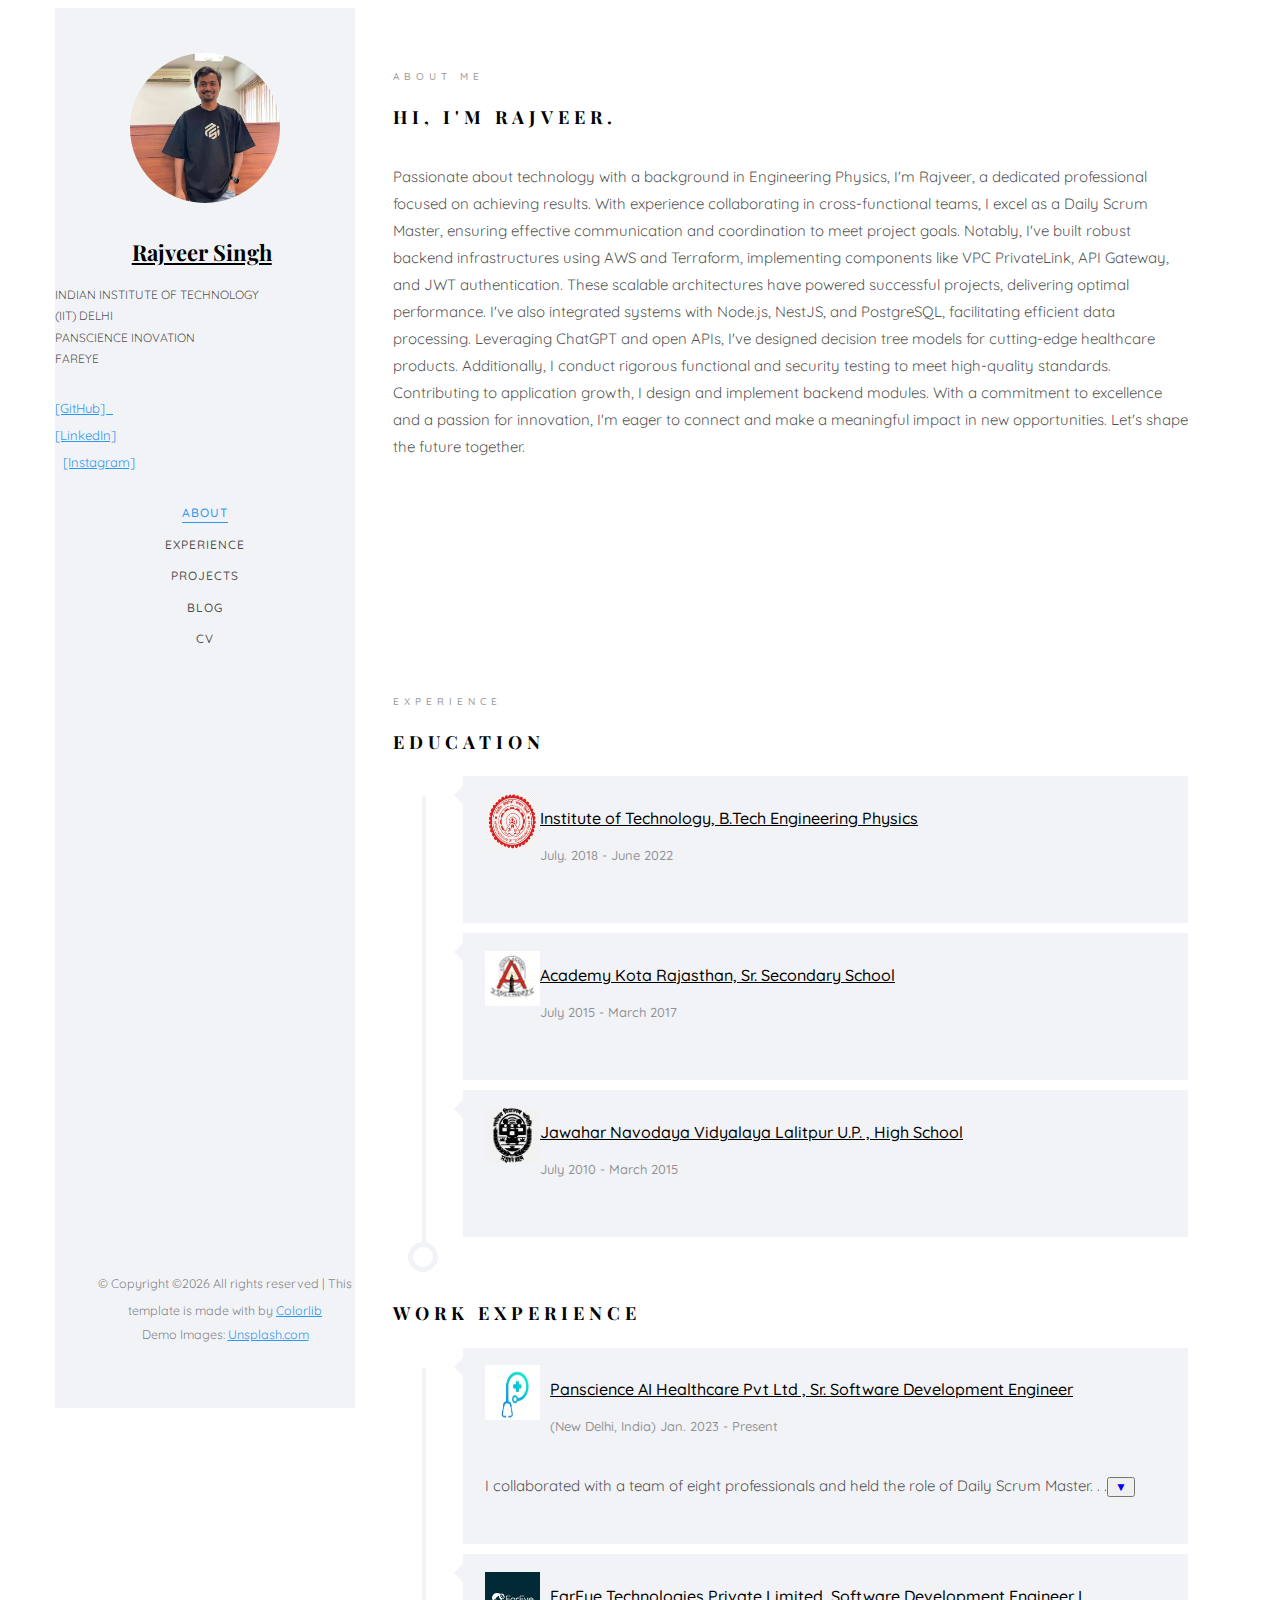
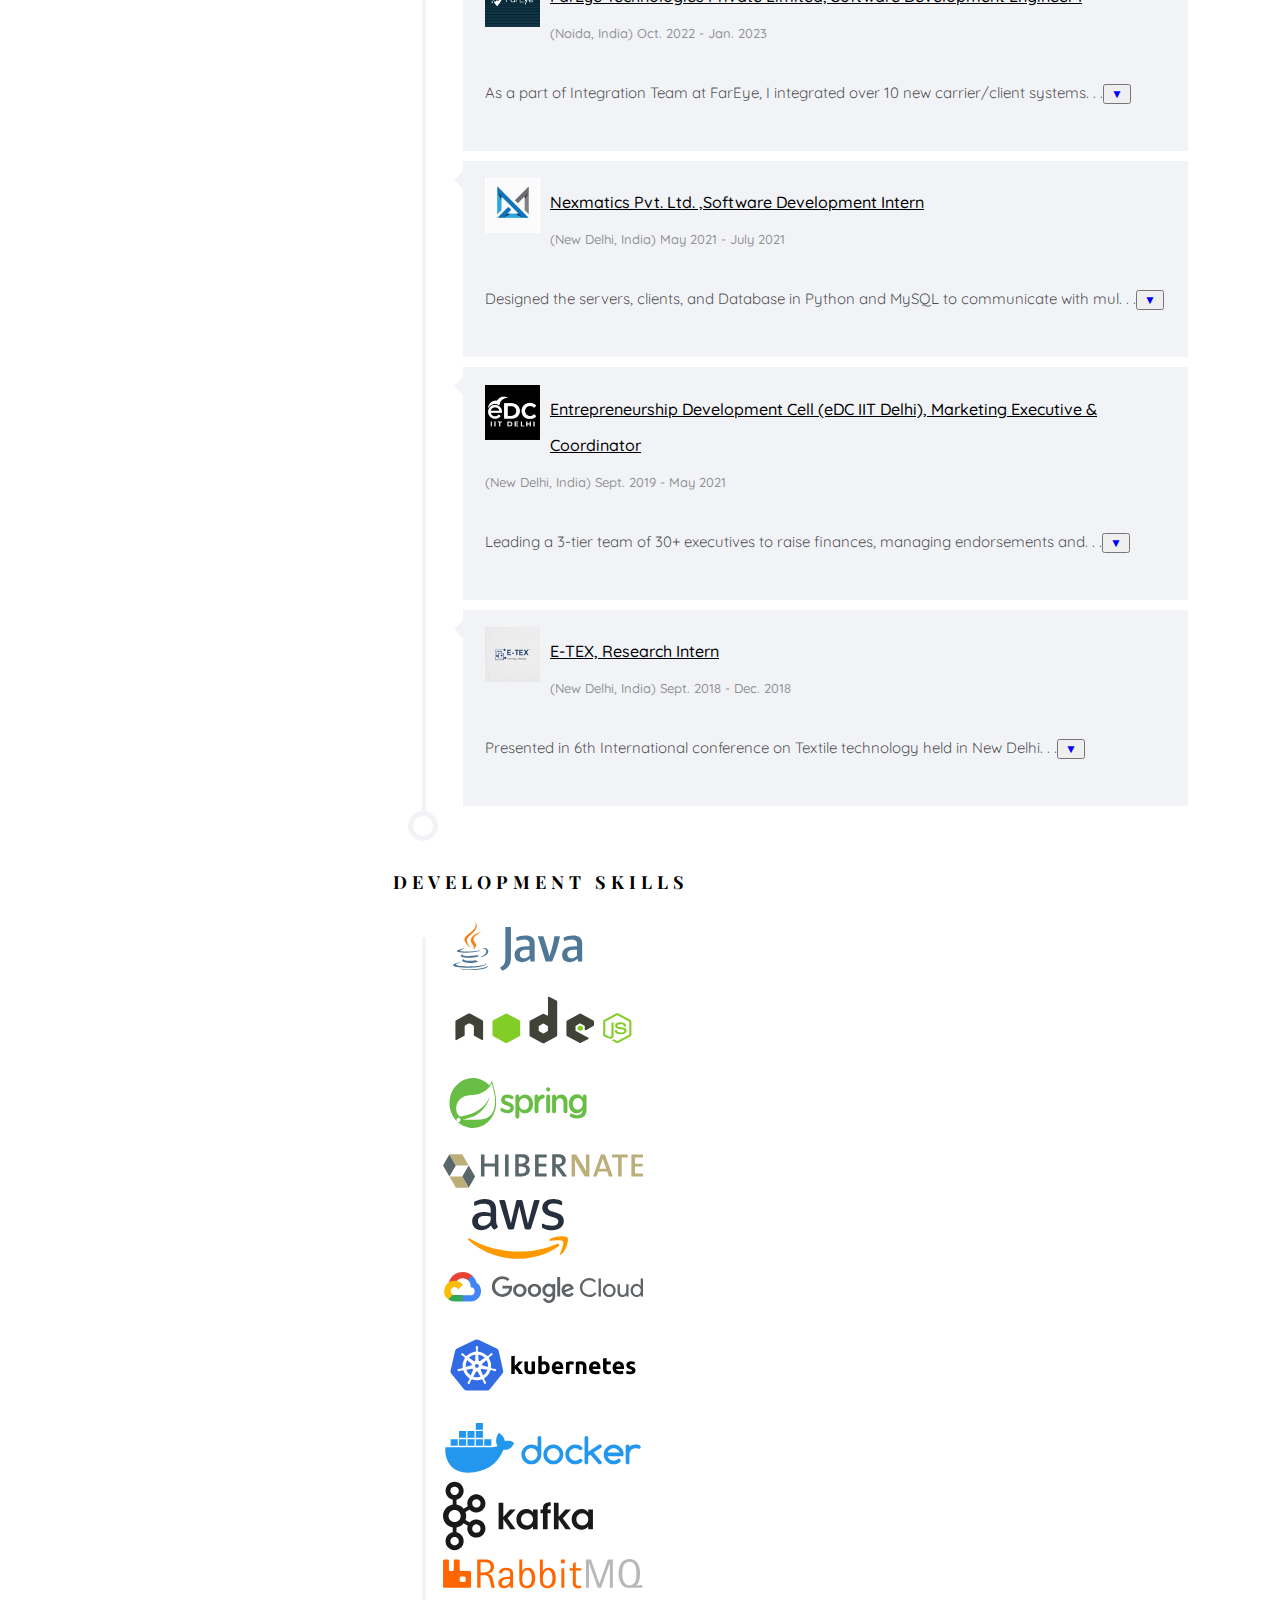
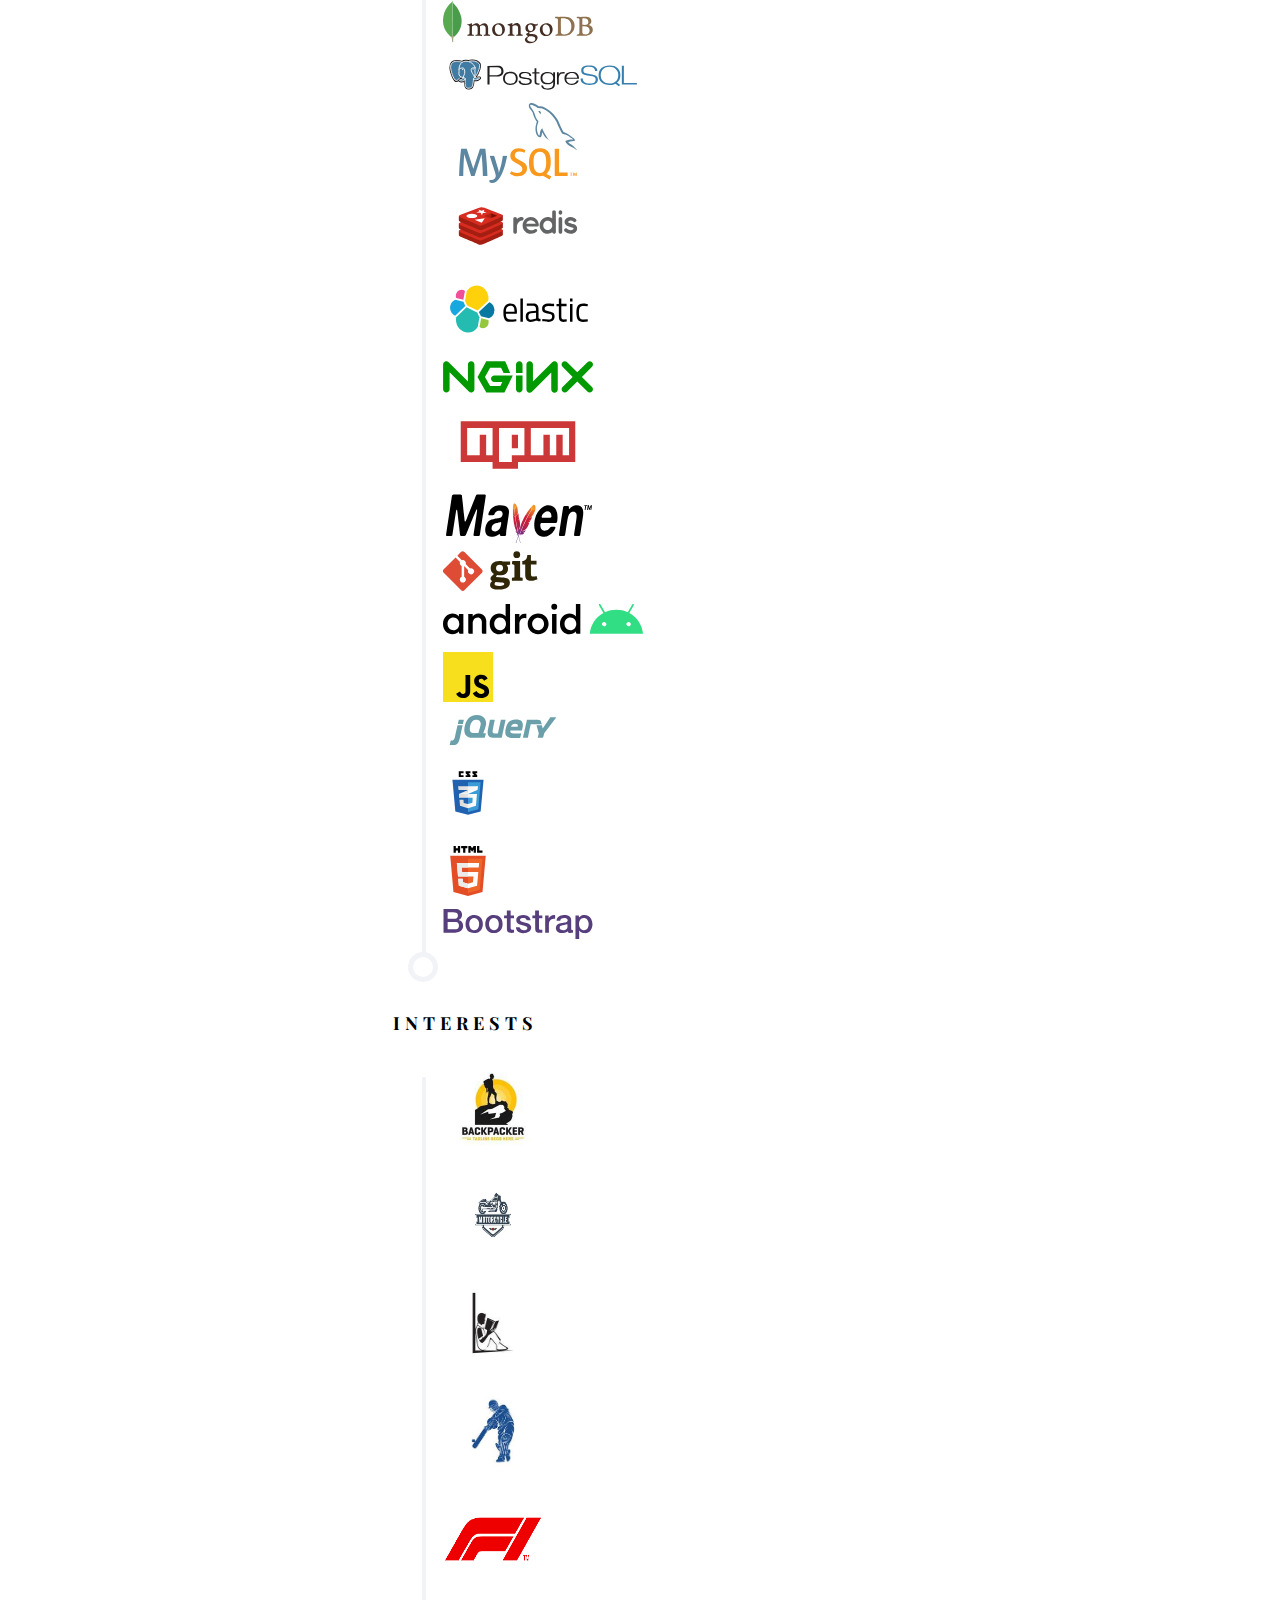
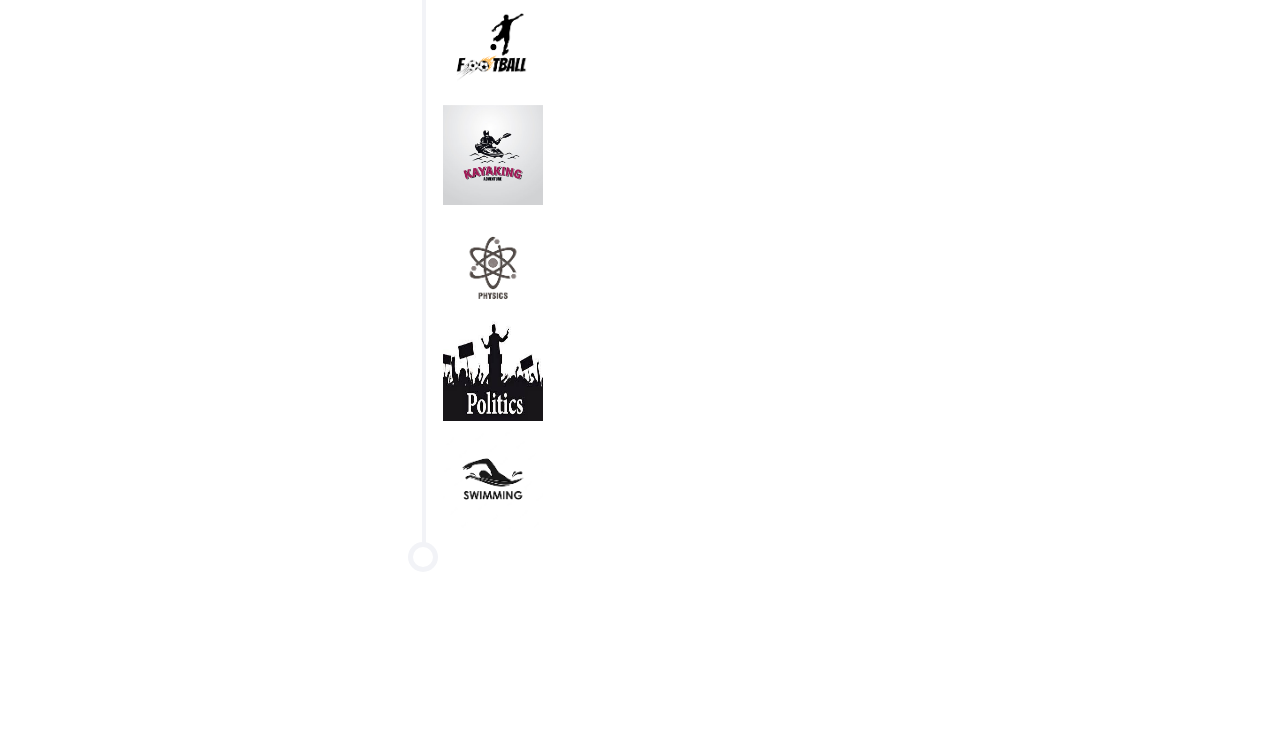
==== index.html @ 3991cfef "favicon added" ====
<!DOCTYPE HTML>
<html>
	<head>
            <!-- Global site tag (gtag.js) - Google Analytics -->
<script async src="https://www.googletagmanager.com/gtag/js?id=UA-132792015-1"></script>
<script>
  window.dataLayer = window.dataLayer || [];
  function gtag(){dataLayer.push(arguments);}
  gtag('js', new Date());

  gtag('config', 'UA-132792015-1');
</script>
<script>
    function toggleExperiencePSI() {
        var experienceParagraph = document.querySelector('.experience-paragraph-psi');
        var fullExperienceParagraph = document.querySelector('.full-experience-paragraph-psi');
        var readMoreButton = document.querySelector('.read-more-button-psi');

        if (fullExperienceParagraph.style.display === "none") {
			experienceParagraph.style.display = "none";
            fullExperienceParagraph.style.display = "block";
            readMoreButton.textContent = "▲";
        } else {
			experienceParagraph.style.display = "block";
            fullExperienceParagraph.style.display = "none";
            readMoreButton.textContent = "▼";
        }
    }
	function toggleExperienceFareye() {
        var experienceParagraph = document.querySelector('.experience-paragraph-fareye');
        var fullExperienceParagraph = document.querySelector('.full-experience-paragraph-fareye');
        var readMoreButton = document.querySelector('.read-more-button-fareye');

        if (fullExperienceParagraph.style.display === "none") {
			experienceParagraph.style.display = "none";
            fullExperienceParagraph.style.display = "block";
            readMoreButton.textContent = "▲";
        } else {
			experienceParagraph.style.display = "block";
            fullExperienceParagraph.style.display = "none";
            readMoreButton.textContent = "▼";
        }
    }
	function toggleExperienceNexmatics() {
        var experienceParagraph = document.querySelector('.experience-paragraph-nexmatics');
        var fullExperienceParagraph = document.querySelector('.full-experience-paragraph-nexmatics');
        var readMoreButton = document.querySelector('.read-more-button-nexmatics');

        if (fullExperienceParagraph.style.display === "none") {
			experienceParagraph.style.display = "none";
            fullExperienceParagraph.style.display = "block";
            readMoreButton.textContent = "▲";
        } else {
			experienceParagraph.style.display = "block";
            fullExperienceParagraph.style.display = "none";
            readMoreButton.textContent = "▼";
        }
    }
	function toggleExperienceEDC() {
        var experienceParagraph = document.querySelector('.experience-paragraph-edc');
        var fullExperienceParagraph = document.querySelector('.full-experience-paragraph-edc');
        var readMoreButton = document.querySelector('.read-more-button-edc');

        if (fullExperienceParagraph.style.display === "none") {
			experienceParagraph.style.display = "none";
            fullExperienceParagraph.style.display = "block";
            readMoreButton.textContent = "▲";
        } else {
			experienceParagraph.style.display = "block";
            fullExperienceParagraph.style.display = "none";
            readMoreButton.textContent = "▼";
        }
    }
	function toggleExperienceEtex() {
        var experienceParagraph = document.querySelector('.experience-paragraph-etex');
        var fullExperienceParagraph = document.querySelector('.full-experience-paragraph-etex');
        var readMoreButton = document.querySelector('.read-more-button-etex');

        if (fullExperienceParagraph.style.display === "none") {
			experienceParagraph.style.display = "none";
            fullExperienceParagraph.style.display = "block";
            readMoreButton.textContent = "▲";
        } else {
			experienceParagraph.style.display = "block";
            fullExperienceParagraph.style.display = "none";
            readMoreButton.textContent = "▼";
        }
    }
	
</script>

	<meta charset="utf-8">
	<meta http-equiv="X-UA-Compatible" content="IE=edge">
	<title>Rajveer</title>
	<meta name="viewport" content="width=device-width, initial-scale=1">
	<meta name="description" content="" />
	<meta name="keywords" content="" />
	<meta name="author" content="" />

  <!-- Facebook and Twitter integration -->
	<meta property="og:title" content=""/>
	<meta property="og:image" content=""/>
	<meta property="og:url" content=""/>
	<meta property="og:site_name" content=""/>
	<meta property="og:description" content=""/>
	<meta name="twitter:title" content="" />
	<meta name="twitter:image" content="" />
	<meta name="twitter:url" content="" />
	<meta name="twitter:card" content="" />

	<!-- Place favicon.ico and apple-touch-icon.png in the root directory -->
	<link rel="shortcut icon" href="favicon.ico">

	<link href="https://fonts.googleapis.com/css?family=Quicksand:300,400,500,700" rel="stylesheet">
	<link href="https://fonts.googleapis.com/css?family=Playfair+Display:400,400i,700" rel="stylesheet">

	<!-- Animate.css -->
	<link rel="stylesheet" href="css/animate.css">
	<!-- Icomoon Icon Fonts-->
	<link rel="stylesheet" href="css/icomoon.css">
	<!-- Bootstrap  -->
	<link rel="stylesheet" href="css/bootstrap.css">
	<!-- Flexslider  -->
	<link rel="stylesheet" href="css/flexslider.css">
	<!-- Flaticons  -->
	<link rel="stylesheet" href="fonts/flaticon/font/flaticon.css">
	<!-- Owl Carousel -->
	<link rel="stylesheet" href="css/owl.carousel.min.css">
	<link rel="stylesheet" href="css/owl.theme.default.min.css">
	<!-- Theme style  -->
	<link rel="stylesheet" href="css/style.css">

	<!-- Modernizr JS -->
	<script src="js/modernizr-2.6.2.min.js"></script>
	<!-- FOR IE9 below -->
	<!--[if lt IE 9]>
	<script src="js/respond.min.js"></script>
	<![endif]-->

	<link rel="icon" href="/favicon.ico" type="image/x-icon">
    <link rel="shortcut icon" href="/favicon.ico" type="image/x-icon">

	</head>
	<body>
	<div id="colorlib-page">
		<div class="container-wrap">
		<a href="#" class="js-colorlib-nav-toggle colorlib-nav-toggle" data-toggle="collapse" data-target="#navbar" aria-expanded="false" aria-controls="navbar"><i></i></a>
		<aside id="colorlib-aside" role="complementary" class="border js-fullheight">
			<div class="text-center">
				<div class="author-img" style="background-image: url(main_pic.jpeg);"></div>
				<h1 id="colorlib-logo"><a href="index.html">Rajveer Singh</a></h1>
				<span class="position"> Indian Institute of Technology <br />
					(IIT) Delhi 
					<br />
					PanScience Inovation 
					<br />
					FarEye
				</span>
					<a href="https://www.linkedin.com/in/seung-wook-kim-5240a275/">
						<font size="2"> [GitHub] </font> 
					</a>
					<br/>
					<a href="https://www.linkedin.com/in/seung-wook-kim-5240a275/">
						<font size="2"> [LinkedIn] </font>
					</a>
					<br/> 
					<a href="https://scholar.google.ca/citations?hl=en&user=bGNcndcAAAAJ">
						<font size="2"> [Instagram] </font>
					</a>
					<br />
					<br/>        
			</div>
			<nav id="colorlib-main-menu" role="navigation" class="navbar">
				<div id="navbar" class="collapse">
					<ul>
						<li class="active"><a href="#" data-nav-section="about">About</a></li>
						<li><a href="#" data-nav-section="experience">Experience</a></li>
						<li><a href="#" data-nav-section="publications">Projects</a></li>
						<li><a href="#" data-nav-section="publications">Blog</a></li>
						<li><a href="https://drive.google.com/file/d/1avOcR8yvOFYJTwiof_ugFTj0-jay5_4N/view?usp=sharing">CV</a></li>
					</ul>
				</div>
			</nav>
            <br><br><br><br><br><br><br><br><br><br><br>
            <br><br><br><br><br><br><br><br><br><br><br>



			<div class="colorlib-footer">
				<p><small>&copy; <!-- Link back to Colorlib can't be removed. Template is licensed under CC BY 3.0. -->
Copyright &copy;<script>document.write(new Date().getFullYear());</script> All rights reserved | This template is made with <i class="icon-heart" aria-hidden="true"></i> by <a href="https://colorlib.com" target="_blank">Colorlib</a>
<!-- Link back to Colorlib can't be removed. Template is licensed under CC BY 3.0. --> <span>Demo Images: <a href="https://unsplash.com/" target="_blank">Unsplash.com</a></span></small></p>
			</div>

		</aside>

		<div id="colorlib-main">

			<section class="colorlib-about" data-section="about">
				<div class="colorlib-narrow-content">
					<div class="row">
						<div class="col-md-12">
							<div class="row row-bottom-padded-sm animate-box" data-animate-effect="fadeInLeft">
								<div class="col-md-12">
									<div class="about-desc">
										<span class="heading-meta">About Me</span>
										<h3><strong>Hi, I'm Rajveer.</strong></h3>
                                        <p>
											Passionate about technology with a background in Engineering Physics, I'm Rajveer, a dedicated professional focused 
											on achieving results. With experience collaborating in cross-functional teams, I excel as a Daily Scrum Master, 
											ensuring effective communication and coordination to meet project goals. Notably, I've built robust backend 
											infrastructures using AWS and Terraform, implementing components like VPC PrivateLink, API Gateway, and JWT 
											authentication. These scalable architectures have powered successful projects, delivering optimal performance. 
											I've also integrated systems with Node.js, NestJS, and PostgreSQL, facilitating efficient data processing. 
											Leveraging ChatGPT and open APIs, I've designed decision tree models for cutting-edge healthcare products. 
											Additionally, I conduct rigorous functional and security testing to meet high-quality standards. Contributing to 
											application growth, I design and implement backend modules. With a commitment to excellence and a passion for innovation, 
											I'm eager to connect and make a meaningful impact in new opportunities. Let's shape the future together.

                                        </p>
                                    </div>
								</div>
							</div>
						</div>
					</div>
				</div>
			</section>

			<!-- <section class="colorlib-about" data-section="publications">
			
                            <div class="colorlib-narrow-content">
					<div class="row">
						<div class="col-md-12">
							<div class="row row-bottom-padded-sm animate-box" data-animate-effect="fadeInLeft">
								<div class="col-md-12">
									<div class="about-desc">
						                <span class="heading-meta">Publication</span>
										<h2 class="colorlib-heading animate-box" style="margin-bottom: 1em;">Conference Publications</h2>
					<div>
                                             <p>
                                             <a href="https://research.nvidia.com/labs/toronto-ai/NFLDM/assets/paper.pdf">
                                                <font size="4"><strong>NeuralField-LDM: Scene Generation with Hierarchical Latent Diffusion Models</strong></font>
                                                </a>
                                                <br>
                                             <font><strong>Seung Wook Kim</strong>*, Bradley Brown*, Kangxue Yin, Karsten Kreis, Katja Schwarz, Daiqing Li, Robin Rombach, Antonio Torralba, Sanja Fidler</font> <br>
                                             <a href="https://research.nvidia.com/labs/toronto-ai/NFLDM/">
						<font size="2"> [Project page] </font>
                                             </a>
                                              <br>
                                              <font color="#18AF1D"> IEEE Conference on Computer Vision and Pattern Recognition (CVPR) 2023 </font>
                                            </p>
								        </div>
                                        <div>
                                             <p>
                                             <a href="https://arxiv.org/abs/2304.08818">
                                                <font size="4"><strong>Align your Latents: High-Resolution Video Synthesis with Latent Diffusion Models</strong></font>
                                                </a>
                                                <br>
                                                <font>Andreas Blattmann*, Robin Rombach*, Huan Ling*, Tim Dockhorn*, <strong>Seung Wook Kim</strong>, Sanja Fidler, Karsten Kreis</font> <br>
                                             <a href="https://research.nvidia.com/labs/toronto-ai/VideoLDM/">
						<font size="2"> [Project page] </font>
                                             </a>
                                              <br>
                                              <font color="#18AF1D"> IEEE Conference on Computer Vision and Pattern Recognition (CVPR) 2023 </font>
                                            </p>
								        </div>
                                        <div>
                                             <p>
                                             <a href="https://arxiv.org/abs/2206.02903">
                                                <font size="4"><strong>PolymorphicGAN: Generating Aligned Samples Across Multiple Domains With Learned Morph Maps</strong></font>
                                                </a>
                                                <br>
                                             <font><strong>Seung Wook Kim</strong>, Karsten Kreis, Daiqing Li, Antonio Torralba, Sanja Fidler</font> <br>
                                             <a href="https://nv-tlabs.github.io/PMGAN/">
						<font size="2"> [Project page] </font>
                                             </a>
                                              <br>
                                              <font color="red"><strong>(Oral)</strong></font>
                                              <font color="#18AF1D"> IEEE Conference on Computer Vision and Pattern Recognition (CVPR) 2022 </font>
                                            </p>
								        </div>
                                        <div>
                                             <p>
                                             <a href="https://arxiv.org/abs/2201.04684">
                                                <font size="4"><strong>BigDatasetGAN: Synthesizing ImageNet with Pixel-wise Annotations</strong></font>
                                                </a>
                                                <br>
                                             <font>Daiqing Li, Huan Ling, <strong>Seung Wook Kim</strong>, Karsten Kreis, Adela Barriuso, Sanja Fidler, Antonio Torralba</font> <br>
                                             <a href="https://nv-tlabs.github.io/big-datasetgan/">
						<font size="2"> [Project page] </font>
                                             </a>
                                              <br>
                                              <font color="#18AF1D"> IEEE Conference on Computer Vision and Pattern Recognition (CVPR) 2022 </font>
                                            </p>
								        </div>
                                        <div>
                                             <p>
                                             <a href="#">
                                                <font size="4"><strong>EditGAN: High-Precision Semantic Image Editing</strong></font>
                                                </a>
                                                <br>
                                             <font>Huan Ling, Karsten Kreis, Daiqing Li, <strong>Seung Wook Kim</strong>, Antonio Torralba, Sanja Fidler</font> <br>
                                             <a href="#">
						<font size="2"> [Project page] </font>
                                             </a>
                                              <br>
                                              <font color="#18AF1D"> Conference on Neural Information Processing Systems (NeurIPS) 2021 </font>
                                            </p>
								        </div>
                                        <div>
                                             <p>
                                             <a href="https://arxiv.org/abs/2104.15060">
                                                <font size="4"><strong>DriveGAN: Towards a Controllable High-Quality Neural Simulation</strong></font>
                                                </a>
                                                <br>
                                             <font><strong>Seung Wook Kim</strong>, Jonah Philion, Antonio Torralba, Sanja Fidler</font> <br>
                                             <a href="https://nv-tlabs.github.io/DriveGAN/">
						<font size="2"> [Project page] </font>
                                             </a>
                                              <br>
                                              <font color="red"><strong>(Oral)</strong></font>
                                              <font color="#18AF1D"> IEEE Conference on Computer Vision and Pattern Recognition (CVPR) 2021 </font>
                                            </p>
								        </div>
                                        <div>
                                             <p>
                                             <a href="https://papers.nips.cc/paper/2020/file/bacadc62d6e67d7897cef027fa2d416c-Paper.pdf">
                                                <font size="4"><strong>Variational Amodal Object Completion</strong></font>
                                                </a>
                                                <br>
                                             <font>Huan Ling, David Acuna, Karsten Kreis, <strong>Seung Wook Kim</strong>, Sanja Fidler</font> <br>
                                            <a href="http://www.cs.toronto.edu/~linghuan/vae_mask/">
						<font size="2"> [Project page] </font>
                                             </a>
                                            <br/>
                                             <font color="#18AF1D"> Conference on Neural Information Processing Systems (NeurIPS) 2020 </font>
                                            </p>
								        </div>
                                        <div>
                                             <p>
                                             <a href="https://arxiv.org/abs/2005.12126">
                                                <font size="4"><strong>Learning to Simulate Dynamic Environments with GameGAN</strong></font>
                                                </a>
                                                <br>
                                             <font><strong>Seung Wook Kim</strong>, Henry Zhou, Jonah Philion, Antonio Torralba, Sanja Fidler</font> <br>
                                             <a href="https://nv-tlabs.github.io/gameGAN/">
						<font size="2"> [Project page] </font>
                                             </a>
                                              <br>
                                             <font color="#18AF1D"> IEEE Conference on Computer Vision and Pattern Recognition (CVPR) 2020 </font>
                                            </p>
								        </div>
 			        <div>
                                             <p>
                                             <a href="https://arxiv.org/abs/1806.02453">
                                                <font size="4"><strong>Visual Reasoning by Progressive Module Networks</strong></font>
                                             </a><br>
                                             <font><strong>Seung Wook Kim</strong>, Makarand Tapaswi, Sanja Fidler</font> <br>
                                             <a href="https://seung-kim.github.io/pmn_pj_page/">
						<font size="2"> [Project page] </font>

                                             </a>
                                              <br>
                                             <font color="#18AF1D"> International Conference on Learning Representations (ICLR) 2019 </font>
                                            </p>
								        </div>
                                        <div>
                                             <p>
                                             <a href="https://arxiv.org/abs/1805.10784">
                                                <font size="4"><strong>Keep and Learn: Continual Learning by Constraining the Latent Space for Knowledge Preservation in Neural Networks</strong></font><br>
                                             </a>
                                             <font>Hyo-Eun Kim, <strong>Seung Wook Kim</strong>, Jaehwan Lee</font> <br>
                                             <font color="#18AF1D">International Conference on Medical Image Computing and Computer Assisted Intervention (MICCAI) 2018 </font>
                                            </p>
								        </div>

                                                                        </div>
								</div>
							</div>
                         <div class="row row-bottom-padded-sm animate-box" data-animate-effect="fadeInLeft">
								<div class="col-md-12">
									<div class="about-desc">
										<h2 class="colorlib-heading animate-box" style="margin-bottom: 1em; margin-top: 3em;">Journal Publications</h2>
                                         <div>
                                             <p>
                                             <a href="https://arxiv.org/abs/2102.03897">
                                                <font size="4"><strong>Self-supervised driven consistency training for annotation efficient histopathology image analysis</strong></font><br>
                                             </a>
                                             <font>Chetan L. Srinidhi, <strong>Seung Wook Kim</strong>, Fu-Der Chen, Anne L. Martel</font> <br>
                                              <a href="https://arxiv.org/abs/2102.03897">
						<font size="2"> [Paper] </font>

                                              </a> <br>

                                            <font color="#18AF1D"> Medical Image Analysis </font>

                                             </p>
								        </div>

                               
                                                                        </div></div>
                                                                        </div>
	                           <div class="row row-bottom-padded-sm animate-box" data-animate-effect="fadeInLeft">
								<div class="col-md-12">
									<div class="about-desc">
										<h2 class="colorlib-heading animate-box" style="margin-bottom: 1em; margin-top: 3em;">Workshop Publications</h2>
                                         <div>
                                             <p>
                                             <a>
                                                <font size="4"><strong>Cascaded Pyramid Network for 3D Human Pose Estimation Challenge</strong></font><br>
                                             </a>
                                             <font> Sungeun Hong, Wonjin Jung, Ilsang Woo, <strong> Seung Wook Kim</strong></font> <br>
                                             <font color="#18AF1D"> European Conference on Computer Vision (ECCV PoseTrack Workshop) 2018 </font>
                                            </p>
								        </div>
                                         <div>
                                             <p>
                                             <a href="https://openreview.net/forum?id=ByXrfaGFe&noteId=ByXrfaGFe">
                                                <font size="4"><strong>Transferring Knowledge to Smaller Network with Class-Distance Loss</strong></font><br>
                                             </a>
                                             <font><strong>Seung Wook Kim</strong>, Hyo-Eun Kim</font> <br>
                                             <font color="#18AF1D"> International Conference on Learning Representations (ICLR Workshop Track) 2017 </font>
                                            </p>
								        </div>
                                        <div>
                                             <p>
                                             <a href="https://www.semanticscholar.org/paper/Combining-word-prediction-and-rary-Huffman-coding-Kim-Rudzicz/0e47ab31d627b4da33e93e2dd1210e56b2bbab01">
                                                <font size="4"><strong>Combining word prediction and г-ary Huffman coding for text entry</strong></font><br>
                                             </a>
                                             <font><strong>Seung Wook Kim</strong>, Frank Rudzicz</font> <br>
                                             <font color="#18AF1D"> Workshop on Speech and Language Processing for Assistive Technologies (SLPAT) 2016 </font>
                                            </p>
								        </div>


                                                     </div>

						</div>
					</div>
                        <div class="row row-bottom-padded-sm animate-box" data-animate-effect="fadeInLeft">
								<div class="col-md-12">
									<div class="about-desc">
										<h2 class="colorlib-heading animate-box" style="margin-bottom: 1em; margin-top: 3em;">Preprints</h2>

<div>
                                             <p>
                                             <a href="https://arxiv.org/pdf/1912.13082.pdf">
                                                <font size="4"><strong>The Shmoop Corpus: A Dataset of Stories with Loosely Aligned Summaries</strong></font><br>
                                             </a>
                                             <font>Atef Chaudhury, Makarand Tapaswi, <strong>Seung Wook Kim</strong>, Sanja Fidler</font> <br>
                                              <a href="https://github.com/achaudhury/shmoop-corpus">
						<font size="2"> [Github] </font>

                                              </a> <br>

                                            <font color="#18AF1D"> arXiv: 1912.13082 </font>

                                             </p>
								        </div>

                               
                                                                        </div>
                                                                </div>    </div> </div></div></div>
			</section> -->


	    <section class="colorlib-experience" data-section="experience">
               <div class="colorlib-narrow-content">
				 <div class="row">
						<div class="col-md-6 col-md-offset-3 col-md-pull-3 animate-box" data-animate-effect="fadeInLeft">
							<span class="heading-meta">Experience</span>
							<h2 class="colorlib-heading animate-box" style="margin-bottom: 1em;">Education</h2>
						</div>
					</div>
					<div class="row">
						<div class="col-md-12">
				         <div class="timeline-centered">

                                                <article class="timeline-entry animate-box" data-animate-effect="fadeInLeft">
					            <div class="timeline-entry-inner">


					               <div class="timeline-label">
                                   <img src="iit-logo.png"  alt="" style="width:55px;height:55px; float:left; margin-top:-5px">
					                  <h2><font size="3"><a href="https://home.iitd.ac.in/"> Institute of Technology, B.Tech Engineering Physics</a></font><br>
                                       <span><font size="2">July. 2018 - June 2022</font></span></h2>
					               </div>
					            </div>
					         </article>


					         <article class="timeline-entry animate-box" data-animate-effect="fadeInLeft">
					            <div class="timeline-entry-inner">


					               <div class="timeline-label">
                                   <img src="arcadia-logo.jpeg"  alt="" style="width:55px;height:55px; float:left; margin-top:-5px">
					                  <h2><font size="3"><a href="https://www.arcadiaacademy.ac.in/"> Academy Kota Rajasthan, Sr. Secondary School</a> </font><br>
                                       <span><font size="2">July 2015 - March 2017</font></span></h2>
					               </div>
					            </div>
					         </article>

					         <article class="timeline-entry animate-box" data-animate-effect="fadeInLeft">
					            <div class="timeline-entry-inner">

					               <div class="timeline-label">
					               <img src="jnv-logo.png"  alt="" style="width:55px;height:55px; float:left; margin-top:-5px">
					               	<h2><font size="3"><a href="https://navodaya.gov.in/">Jawahar Navodaya Vidyalaya Lalitpur U.P. , High School</a></font> <br>
                                     <span><font size="2">July 2010 - March 2015</font></span></h2>
					               </div>
					            </div>
					         </article>

					         <article class="timeline-entry begin animate-box" data-animate-effect="fadeInBottom">
					            <div class="timeline-entry-inner">
					               <div class="timeline-icon color-none">
					               </div>
					            </div>
					         </article>
					      </div>
					   </div>
				   </div>
                </div>
				<div class="colorlib-narrow-content">
					<div class="row">
						<div class="col-md-6 col-md-offset-3 col-md-pull-3 animate-box" data-animate-effect="fadeInLeft">
							<h2 class="colorlib-heading animate-box"  style="margin-bottom: 1em;">Work Experience</h2>
						</div>
					</div>
					<div class="row">
						<div class="col-md-12">
				         <div class="timeline-centered">
							<article class="timeline-entry animate-box" data-animate-effect="fadeInLeft">
								<div class="timeline-entry-inner">
									<div class="timeline-label">
										<img src="parchaa.jpg" alt="" style="width:55px;height:55px; margin-right:10px; float:left; margin-top:-5px">
										<h2><font size="3"><a href="https://www.linkedin.com/company/pan-science-innovation/">Panscience AI Healthcare Pvt Ltd , Sr. Software Development Engineer </a></font><br>
											<span><font size="2">(New Delhi, India) Jan. 2023 - Present</font></span>
										</h2>
										
										
										<p class="experience-paragraph-psi">I collaborated with a team of eight professionals and held the role of Daily Scrum Master. . .<button class="read-more-button-psi" onclick="toggleExperiencePSI()" >▼</button></p>
										<p class="full-experience-paragraph-psi" style="display: none;">
											I collaborated with a team of eight professionals and held the role of Daily Scrum Master, where I facilitated the team's Agile processes and ensured smooth communication, coordination, and progress towards the project's goals.
											Built infrastructure for the backend using AWS manually and with Terraform, including VPC PrivateLink, HTTP API Gateway, Cognito, authentication with JWT, private and public subnets, and ALB, resulting in a highly scalable and reliable architecture
											Integrated ABDM with the backend using Node.js, NestJS, and PostgreSQL, enabling efficient data processing and management
											Designed and implemented decision tree models for the symptom checker feature using data generated using ChatGPT and other open APIs, contributing to the development of a cutting-edge healthcare product
											Conducted functional and security testing of the web application, ensuring the quality and security of the product
											Designed modules for backend implementation to support new features and functionalities in the application, facilitating the product's evolution and growth.<button class="read-more-button-psi" onclick="toggleExperiencePSI()" >▲</button>
										</p>
										
										
									</div>
								</div>
							</article>

					         <article class="timeline-entry animate-box" data-animate-effect="fadeInLeft">
					            <div class="timeline-entry-inner">



					               <div class="timeline-label">
					                 <img src="fareye.jpeg"  alt="" style="width:55px;height:55px; margin-right:10px; float:left; margin-top:-5px">
					                 <h2><font size="3"><a href="https://www.linkedin.com/company/fareye/">FarEye Technologies Private Limited, Software Development Engineer I</a></font><br> <span><font size="2">(Noida, India)  Oct. 2022 - Jan. 2023</font></span></h2>
									 <p class="experience-paragraph-fareye">As a part of Integration Team at FarEye, I integrated over 10 new carrier/client systems. . .<button class="read-more-button-fareye" onclick="toggleExperienceFareye()" >▼</button></p>
									<p class="full-experience-paragraph-fareye" style="display: none;">
										As a part of Integration Team at FarEye, I integrated over 10 new carrier/client systems with the FarEye system and managed to resolve 
										issues coming from the client side on these systems. This integration involves Spring Boot, REST/SOAP, JavaScript , SFTP servers, AWS S3,
										databases, json/xml. 
										secured First position in a three day internal development competition organized by FarEye in which we as a team of six replicated BookMyShow
										from scratch in which we used Java Spring Boot framework for backend, PostgreSQL for database, ReactJS and react Native for Web app and mobile 
										App development for both end users and admin roles, end users can book their tickets while admin can post a new movie, theatre and shows. 
										While working with the Integration Team at FarEye, I gained valuable exposure to interactions with global clients and honed my ability to 
										manage and resolve their issues by delivering tasks on time. Through effective collaboration with cross-functional teams, I demonstrated 
										strong communication and interpersonal skills.<button class="read-more-button-fareye" onclick="toggleExperienceFareye()" >▲</button>
									</p>
					               </div>
					            </div>
					         </article>


					         <article class="timeline-entry animate-box" data-animate-effect="fadeInRight">
					            <div class="timeline-entry-inner">

					               <div class="timeline-label">
					               <img src="nexmatics.jpeg"  alt="" style="width:55px;height:55px; margin-right:10px; float:left; margin-top:-5px">
					               	<h2><font size="3"><a href="https://www.linkedin.com/company/nexmatics/">Nexmatics Pvt. Ltd. ,Software Development Intern</a></font><br> <span><font size="2">(New Delhi, India) May 2021 - July 2021</font></span></h2>
									   <p class="experience-paragraph-nexmatics">Designed the servers, clients, and Database in Python and MySQL to communicate with mul. . .<button class="read-more-button-nexmatics" onclick="toggleExperienceNexmatics()" >▼</button></p>
									   <p class="full-experience-paragraph-nexmatics" style="display: none;">
										Designed the servers, clients, and Database in Python and MySQL to communicate with multiple sensors and other cooling devices like 18 fans 
										and 4 pumps for weather and fertility control with an Alert system for diferent thresholds
										Designed the frontend and backend system for logging of data coming from 60+ sensors over 7 regions on an azure server using python
										Automated the fans and pump based on data coming from temperature and humidity sensors which are stored in a database. By reading this data 
										through servers, I automated these devices to be useful in the restricted timestamps. Implemented Regression and Decision making models in ML 
										to predict the value coming from dependent sensors<button class="read-more-button-nexmatics" onclick="toggleExperienceNexmatics()" >▲</button>
									   </p>
					               </div>
					            </div>
					         </article>

							 <article class="timeline-entry animate-box" data-animate-effect="fadeInTop">
					            <div class="timeline-entry-inner">

					               <div class="timeline-label">
					                <img src="edc.jpeg"  alt="" style="width:55px;height:55px; margin-right:10px; float:left; margin-top:-5px">
					                	<h2><font size="3"><a href="https://www.linkedin.com/company/edc-iit-delhi/">Entrepreneurship Development Cell (eDC IIT Delhi),  Marketing Executive & Coordinator </a></font><br> <span><font size="2">(New Delhi, India) Sept. 2019 - May 2021</font></span></h2>
										<p class="experience-paragraph-edc">Leading a 3-tier team of 30+ executives to raise finances, managing endorsements and. . .<button class="read-more-button-edc" onclick="toggleExperienceEDC()" >▼</button></p>
									<p class="full-experience-paragraph-edc" style="display: none;">
										Leading a 3-tier team of 30+ executives to raise finances, managing endorsements and entrepreneurial tie-ups for the club.
										Implemented a points system to increase participation of executives resulting in the increase of participation by 200% YoY.
										<button class="read-more-button-edc" onclick="toggleExperienceEDC()" >▲</button>
									</p>
					               </div>
					            </div>
					         </article>

					         <article class="timeline-entry animate-box" data-animate-effect="fadeInLeft">
					            <div class="timeline-entry-inner">

					               <div class="timeline-label">
					               	<img src="e-tex.jpeg"  alt="" style="width:55px;height:55px; margin-right:10px; float:left; margin-top:-5px">
					               <h2><font size="3"><a href="https://www.linkedin.com/company/e-tex-healthcare-pvt-ltd/">E-TEX, Research Intern</a></font><br> <span><font size="2">(New Delhi, India) Sept. 2018 - Dec. 2018</font></span></h2>
								   <p class="experience-paragraph-etex">Presented in 6th International conference on Textile technology held in New Delhi. . .<button class="read-more-button-etex" onclick="toggleExperienceEtex()" >▼</button></p>
									<p class="full-experience-paragraph-etex" style="display: none;">
										Presented in 6th International conference on Textile technology held in New Delhi ( 6-8 Dec 2018) with the compression therapy product.
										Used Compression therapy(Static and Dynamic Compression) to develop a Textile(Fabric) based product to Massage our Legs and arms while we 
										are in static or dynamic position.
										I worked on the bladder prototyping, designing and selecting the appropriate material for the bladder according to properties(elasticity and 
										strength) required for the bladder to function as relaxable as possible to a patient or human.
										In designing the bladder, I continuously design it as a sequential bladder in which the air can flow from one bladder to another with a time 
										lag which ultimately feels like the massaging experience to a patient.<button class="read-more-button-etex" onclick="toggleExperienceEtex()" >▲</button>
									</p>
					               </div>
					            </div>
					         </article>

							 <article class="timeline-entry begin animate-box" data-animate-effect="fadeInBottom">
					            <div class="timeline-entry-inner">
					               <div class="timeline-icon color-none">
					               </div>
					            </div>
					         </article>
					      </div>
					   </div>
				   </div>
				</div>
				<div class="colorlib-narrow-content">
					<div class="row">
						   <div class="col-md-6 col-md-offset-3 col-md-pull-3 animate-box" data-animate-effect="fadeInLeft">
							   <h2 class="colorlib-heading animate-box" style="margin-bottom: 1em;">Development Skills</h2>
						   </div>
					   </div>
					   <div class="row">
						   <div class="col-md-12">
							<div class="timeline-centered">
   
								<article class="timeline-entry animate-box" data-animate-effect="fadeInLeft">
									<div class="row" style="margin-left: 20px;">
										<div class="col-md-4">
											<a target="_blank" href="https://go.java">
												<img alt="Java" width="150" height="60" src="tech-Images/java.svg">
											</a>
										</div>
										<div class="col-md-4">
											<a target="_blank" href="https://nodejs.org">
												<img alt="NodeJS" width="200" height="70" src="tech-Images/nodejs.svg">
											</a>
										</div>
										<div class="col-md-4">
											<a target="_blank" href="https://spring.io">
												<img alt="Spring" width="150" height="80" src="tech-Images/spring.svg">
											</a>
										</div>
									</div>
									<div class="row" style="margin-left: 20px;">
										<div class="col-md-4">
											<a target="_blank" href="https://hibernate.org">
												<img alt="Hibernate" width="200" height="40" src="tech-Images/hibernate.svg">
											</a>
										</div>
										<div class="col-md-4">
											<a target="_blank" href="https://aws.amazon.com/">
												<img alt="AWS" width="150" height="60" src="tech-Images/aws.svg">
											</a>
										</div>
										<div class="col-md-4">
											<a target="_blank" href="https://cloud.google.com">
												<img alt="GCP" width="200" height="40" src="tech-Images/gcp.svg">
											</a>
										</div>
									</div>
									<div class="row" style="margin-left: 20px;">
										<div class="col-md-4">
											<a target="_blank" href="https://kubernetes.io">
												<img alt="kubernetes" width="200" height="100" src="tech-Images/kubernetes.svg">
											</a>
										</div>
										<div class="col-md-4">
											<a target="_blank" href="https://www.docker.com">
												<img alt="docker" width="200" height="50" src="tech-Images/docker.svg">
											</a>
										</div>
		
										<div class="col-md-4">
											<a target="_blank" href="https://kafka.apache.org">
												<img alt="kafka" width="150" height="70" src="tech-Images/kafka.svg">
											</a>
										</div>
									</div>
									<div class="row" style="margin-left: 20px;">
										<div class="col-md-4">
											<a target="_blank" href="https://www.rabbitmq.com">
												<img alt="rabbitmq" width="200" height="30" src="tech-Images/rabbitmq.svg">
											</a>
										</div>
										<div class="col-md-4">
											<a target="_blank" href="https://www.mongodb.com">
												<img alt="mongodb" width="150" height="50" src="tech-Images/mongodb.svg">
											</a>
										</div>
										<div class="col-md-4">
											<a target="_blank" href="https://www.postgresql.org">
												<img alt="postgresql" width="200" height="40" src="tech-Images/postgresql.svg">
											</a>
										</div>
									</div>
									<div class="row" style="margin-left: 20px;">
										<div class="col-md-4">
											<a target="_blank" href="https://www.mysql.com">
												<img alt="mysql" width="150" height="80" src="tech-Images/mysql.svg">
											</a>
										</div>
										<div class="col-md-4">
											<a target="_blank" href="https://redis.io">
												<img alt="redis" width="150" height="70" src="tech-Images/redis.svg">
											</a>
										</div>
										<div class="col-md-4">
											<a target="_blank" href="https://www.elastic.co">
												<img alt="elastic" width="150" height="80" src="tech-Images/elastic.svg">
											</a>
										</div>
									</div>
									<div class="row" style="margin-left: 20px;">
										<div class="col-md-4">
											<a target="_blank" href="https://www.nginx.com/">
												<img alt="nginx" width="150" height="40" src="tech-Images/nginx.svg">
											</a>
										</div>
										<div class="col-md-4">
											<a target="_blank" href="https://www.npmjs.com">
												<img alt="npm" width="150" height="80" src="tech-Images/npm.svg">
											</a>
										</div>
										<div class="col-md-4">
											<a target="_blank" href="https://maven.apache.org">
												<img alt="maven" width="150" height="50" src="tech-Images/maven.svg">
											</a>
										</div>
									</div>
									<div class="row" style="margin-left: 20px;">
										<div class="col-md-4">
											<a target="_blank" href="https://git-scm.com">
												<img alt="git" width="150" height="40" src="tech-Images/git.svg">
											</a>
										</div>
										<div class="col-md-4">
											<a target="_blank" href="https://www.android.com">
												<img alt="Android" width="200" height="40" src="tech-Images/android.svg">
											</a>
										</div>
										<div class="col-md-4">
											<a target="_blank" href="https://www.javascript.com">
												<img alt="javascript" width="50" height="60" src="tech-Images/js.svg">
											</a>
										</div>
									</div>
									<div class="row" style="margin-left: 20px;">
										<div class="col-md-4">
											<a target="_blank" href="https://jquery.com">
												<img alt="jquery" width="120" height="30" src="tech-Images/jquery.svg">
											</a>
										</div>
										<div class="col-md-4">
											<a target="_blank" href="https://www.w3.org/Style/CSS/specs.en.html">
												<img alt="css" width="50" height="80" src="tech-Images/css3.svg">
											</a>
										</div>
										<div class="col-md-4">
											<a target="_blank" href="https://dev.w3.org/html5/spec-LC">
												<img alt="html" width="50" height="60" src="tech-Images/html5.svg">
											</a>
										</div>
									</div>
									<div class="row" style="margin-left: 20px;">
										<div class="col-md-4">
											<a target="_blank" href="https://getbootstrap.com">
												<img alt="bootstrap" width="150" height="30" src="tech-Images/bootstrap.svg">
											</a>
										</div>
									</div>
								</article>
   
								<article class="timeline-entry begin animate-box" data-animate-effect="fadeInBottom">
								   <div class="timeline-entry-inner">
									  <div class="timeline-icon color-none">
									  </div>
								   </div>
								</article>
							 </div>
						  </div>
					  </div>
				</div>
				<div class="colorlib-narrow-content">
					<div class="row">
						   <div class="col-md-6 col-md-offset-3 col-md-pull-3 animate-box" data-animate-effect="fadeInLeft">
							   <h2 class="colorlib-heading animate-box" style="margin-bottom: 1em;">Interests</h2>
						   </div>
					   </div>
					   <div class="row">
						   <div class="col-md-12">
							<div class="timeline-centered">
								<article class="timeline-entry animate-box" data-animate-effect="fadeInLeft">
									<div class="row" style="margin-left: 20px;">
										<div class="col-md-3">
											<a target="_blank" href="https://en.wikipedia.org/wiki/Backpacking_(travel)">
												<img alt="Backpacker" width="100" height="100" src="interest-Images/backpacker.jpeg">
											</a>
										</div>
										<div class="col-md-3">
											<a target="_blank" href="https://en.wikipedia.org/wiki/Motorcycling">
												<img alt="Biking" width="100" height="100" src="interest-Images/biking.jpeg">
											</a>
										</div>
										<div class="col-md-3">
											<a target="_blank" href="https://en.wikipedia.org/wiki/Reading">
												<img alt="Reading Books" width="100" height="100" src="interest-Images/books.jpeg">
											</a>
										</div>
										<div class="col-md-3">
											<a target="_blank" href="https://en.wikipedia.org/wiki/Cricket">
												<img alt="cricket" width="100" height="100" src="interest-Images/cricket.jpeg">
											</a>
										</div>
									</div>
									<div class="row" style="margin-left: 20px;">
										<div class="col-md-3">
											<a target="_blank" href="https://en.wikipedia.org/wiki/Formula_One">
												<img alt="f1" width="100" height="100" src="interest-Images/f1.png">
											</a>
										</div>
										<div class="col-md-3">
											<a target="_blank" href="https://en.wikipedia.org/wiki/Football">
												<img alt="football" width="100" height="100" src="interest-Images/football.png">
											</a>
										</div>
										<div class="col-md-3">
											<a target="_blank" href="https://en.wikipedia.org/wiki/Kayaking">
												<img alt="kayaking" width="100" height="100" src="interest-Images/kayaking.jpeg">
											</a>
										</div>
										<div class="col-md-3">
											<a target="_blank" href="https://en.wikipedia.org/wiki/Physics">
												<img alt="physics" width="100" height="100" src="interest-Images/physics.png">
											</a>
										</div>
									</div>
									<div class="row" style="margin-left: 20px;">
										<div class="col-md-3">
											<a target="_blank" href="https://en.wikipedia.org/wiki/Politics">
												<img alt="politics" width="100" height="100" src="interest-Images/politics.jpeg">
											</a>
										</div>
										<div class="col-md-3">
											<a target="_blank" href="https://en.wikipedia.org/wiki/Swimming_(sport)">
												<img alt="swimming" width="100" height="100" src="interest-Images/swimming.png">
											</a>
										</div>
									</div>
								</article>
   
								
   
								<article class="timeline-entry begin animate-box" data-animate-effect="fadeInBottom">
								   <div class="timeline-entry-inner">
									  <div class="timeline-icon color-none">
									  </div>
								   </div>
								</article>
							 </div>
						  </div>
					  </div>
				   </div>
			</section>

			<!--
        	<section class="colorlib-about" data-section="cv">
				<div class="colorlib-narrow-content">
					<div class="row">
						<div class="col-md-12">
							<div class="row row-bottom-padded-sm animate-box" data-animate-effect="fadeInLeft">
								<div class="col-md-12">
									<div class="about-desc">
										<span class="heading-meta">Curriculum Vitae</span>
										<a href="CV-SeungWookKim.pdf"><font size='4'><strong>Click to download CV</strong></font>
                                        </a>
                                    </div>
								</div>
							</div>
						</div>
					</div>
				</div>
			</section>-->


		</div><!-- end:colorlib-main -->
	</div><!-- end:container-wrap -->
	</div><!-- end:colorlib-page -->

	<!-- jQuery -->
	<script src="js/jquery.min.js"></script>
	<!-- jQuery Easing -->
	<script src="js/jquery.easing.1.3.js"></script>
	<!-- Bootstrap -->
	<script src="js/bootstrap.min.js"></script>
	<!-- Waypoints -->
	<script src="js/jquery.waypoints.min.js"></script>
	<!-- Flexslider -->
	<script src="js/jquery.flexslider-min.js"></script>
	<!-- Owl carousel -->
	<script src="js/owl.carousel.min.js"></script>
	<!-- Counters -->
	<script src="js/jquery.countTo.js"></script>


	<!-- MAIN JS -->
	<script src="js/main.js"></script>

	</body>
</html>
---- css/style.css ----
@font-face {
  font-family: 'icomoon';
  src: url("../fonts/icomoon/icomoon.eot?srf3rx");
  src: url("../fonts/icomoon/icomoon.eot?srf3rx#iefix") format("embedded-opentype"), url("../fonts/icomoon/icomoon.ttf?srf3rx") format("truetype"), url("../fonts/icomoon/icomoon.woff?srf3rx") format("woff"), url("../fonts/icomoon/icomoon.svg?srf3rx#icomoon") format("svg");
  font-weight: normal;
  font-style: normal; }

/* =======================================================
*
* 	Template Style 
*	Edit this section
*
* ======================================================= */
body {
  font-family: "Quicksand", Arial, sans-serif;
  font-weight: 400;
  font-size: 15px;
  line-height: 1.8;
  color: rgba(0, 0, 0, 0.7); }
  @media screen and (max-width: 992px) {
    body {
      font-size: 16px; } }

a {
  color: #2c98f0;
  -webkit-transition: 0.5s;
  -o-transition: 0.5s;
  transition: 0.5s; }
  a:hover, a:active, a:focus {
    color: #2c98f0;
    outline: none;
    text-decoration: none !important; }

p {
  margin-bottom: 1.5em; }

h1, h2, h3, h4, h5, h6 {
  color: #000;
  font-family: "Playfair Display", Georgia, serif;
  font-weight: 400;
  margin: 0 0 30px 0; }

figure {
  margin-bottom: 2.5em;
  float: left;
  width: 100%; }
  figure figcaption {
    font-size: 16px;
    width: 80%;
    margin: 20px auto 0px auto;
    color: #b3b3b3;
    font-style: italic;
    font-family: "Quicksand", Arial, sans-serif; }
    @media screen and (max-width: 480px) {
      figure figcaption {
        width: 100%; } }

::-webkit-selection {
  color: #fff;
  background: #2c98f0; }

::-moz-selection {
  color: #fff;
  background: #2c98f0; }

::selection {
  color: #fff;
  background: #2c98f0; }

#colorlib-page {
  width: 100%;
  overflow: hidden;
  position: relative; }

#colorlib-aside {
  padding-top: 3em;
  padding-bottom: 40px;
  float: left;
  width: 300px;
  position: fixed;
  overflow-y: scroll;
  z-index: 1001;
  background: #f2f3f7;
  -webkit-transition: 0.5s;
  -o-transition: 0.5s;
  transition: 0.5s; }
  @media screen and (max-width: 768px) {
    #colorlib-aside {
      width: 300px;
      -moz-transform: translateX(-300px);
      -webkit-transform: translateX(-300px);
      -ms-transform: translateX(-300px);
      -o-transform: translateX(-300px);
      transform: translateX(-300px);
      padding-top: 4em; } }
  #colorlib-aside .author-img {
    width: 150px;
    height: 150px;
    margin: 0 auto;
    margin-bottom: 30px;
    -webkit-border-radius: 50%;
    -moz-border-radius: 50%;
    -ms-border-radius: 50%;
    border-radius: 50%; }
  #colorlib-aside .position {
    display: block;
    margin-bottom: 2em;
    font-size: 12px;
    text-transform: uppercase; }
  #colorlib-aside #colorlib-logo {
    text-align: right;
    font-weight: 700;
    font-size: 22px;
    margin-bottom: .5em;
    display: block;
    width: 100%; }
    #colorlib-aside #colorlib-logo a {
      display: block;
      text-align: center;
      color: #000;
      padding-right: .3em; }
  #colorlib-aside #colorlib-main-menu {
    display: block;
    width: 100%; }
    #colorlib-aside #colorlib-main-menu .collapse {
      display: block !important; }
    #colorlib-aside #colorlib-main-menu ul {
      text-align: center;
      margin: 0;
      padding: 0; }
      @media screen and (max-width: 768px) {
        #colorlib-aside #colorlib-main-menu ul {
          margin: 0 0 2em 0; } }
      #colorlib-aside #colorlib-main-menu ul li {
        margin: 0 0 10px 0;
        padding: 0;
        list-style: none;
        font-size: 12px;
        font-weight: 500;
        text-transform: uppercase;
        letter-spacing: 1px; }
        #colorlib-aside #colorlib-main-menu ul li a {
          color: rgba(0, 0, 0, 0.7);
          text-decoration: none;
          position: relative;
          padding: 10px 0;
          font-family: "Quicksand", Arial, sans-serif;
          -webkit-transition: 0.3s;
          -o-transition: 0.3s;
          transition: 0.3s; }
          #colorlib-aside #colorlib-main-menu ul li a:after {
            content: "";
            position: absolute;
            height: 1px;
            bottom: 7px;
            left: 0;
            right: 0;
            background-color: #2c98f0;
            visibility: hidden;
            -webkit-transform: scaleX(0);
            -moz-transform: scaleX(0);
            -ms-transform: scaleX(0);
            -o-transform: scaleX(0);
            transform: scaleX(0);
            -webkit-transition: all 0.3s cubic-bezier(0.175, 0.885, 0.32, 1.275);
            -moz-transition: all 0.3s cubic-bezier(0.175, 0.885, 0.32, 1.275);
            -ms-transition: all 0.3s cubic-bezier(0.175, 0.885, 0.32, 1.275);
            -o-transition: all 0.3s cubic-bezier(0.175, 0.885, 0.32, 1.275);
            transition: all 0.3s cubic-bezier(0.175, 0.885, 0.32, 1.275); }
          #colorlib-aside #colorlib-main-menu ul li a:hover {
            text-decoration: none;
            color: black; }
            #colorlib-aside #colorlib-main-menu ul li a:hover:after {
              visibility: visible;
              -webkit-transform: scaleX(1);
              -moz-transform: scaleX(1);
              -ms-transform: scaleX(1);
              -o-transform: scaleX(1);
              transform: scaleX(1); }
        #colorlib-aside #colorlib-main-menu ul li.active a {
          color: #2c98f0; }
          #colorlib-aside #colorlib-main-menu ul li.active a:after {
            visibility: visible;
            -webkit-transform: scaleX(1);
            -moz-transform: scaleX(1);
            -ms-transform: scaleX(1);
            -o-transform: scaleX(1);
            transform: scaleX(1); }
  #colorlib-aside .colorlib-footer {
    font-size: 15px;
    text-align: center;
    font-weight: 400;
    color: rgba(0, 0, 0, 0.5);
    padding: 0 20px;
    width: 100%; }
    @media screen and (max-width: 768px) {
      #colorlib-aside .colorlib-footer {
        position: relative;
        bottom: 0; } }
    #colorlib-aside .colorlib-footer span {
      display: block; }
    #colorlib-aside .colorlib-footer ul {
      padding: 0;
      margin: 0; }
      #colorlib-aside .colorlib-footer ul li {
        padding: 0;
        margin: 0;
        display: inline;
        list-style: none; }
        #colorlib-aside .colorlib-footer ul li a {
          color: rgba(255, 255, 255, 0.3);
          padding: 4px; }
          #colorlib-aside .colorlib-footer ul li a:hover, #colorlib-aside .colorlib-footer ul li a:active, #colorlib-aside .colorlib-footer ul li a:focus {
            text-decoration: none;
            outline: none;
            color: #2c98f0; }

.container-wrap {
  max-width: 1170px;
  margin: 0 auto; }

#colorlib-main {
  width: calc(100% - 300px);
  float: right;
  -webkit-transition: 0.5s;
  -o-transition: 0.5s;
  transition: 0.5s; }
  @media screen and (max-width: 768px) {
    #colorlib-main {
      width: 100%;
      padding: 0 1em; } }

#colorlib-hero {
  min-height: 500px;
  background: #fff url(../images/loader.gif) no-repeat center center;
  width: 100%;
  float: left;
  margin-bottom: 10em;
  clear: both; }
  #colorlib-hero .flexslider {
    border: none;
    z-index: 1;
    margin-bottom: 0; }
    #colorlib-hero .flexslider .slides {
      position: relative;
      overflow: visible; }
      #colorlib-hero .flexslider .slides li {
        background-repeat: no-repeat;
        background-size: cover;
        background-position: bottom center;
        min-height: 400px;
        position: relative; }
    #colorlib-hero .flexslider .flex-control-nav {
      bottom: 20px;
      z-index: 1000;
      left: 20px;
      float: left;
      width: auto; }
      @media screen and (max-width: 768px) {
        #colorlib-hero .flexslider .flex-control-nav {
          right: 20px;
          top: 100px; } }
      #colorlib-hero .flexslider .flex-control-nav li {
        display: block;
        margin-bottom: 10px; }
        #colorlib-hero .flexslider .flex-control-nav li a {
          background: rgba(0, 0, 0, 0.5);
          -webkit-box-shadow: none;
          box-shadow: none;
          width: 12px;
          height: 12px;
          cursor: pointer; }
          #colorlib-hero .flexslider .flex-control-nav li a.flex-active {
            cursor: pointer;
            background: transparent;
            border: 2px solid #2c98f0; }
    #colorlib-hero .flexslider .flex-direction-nav {
      display: none; }
    #colorlib-hero .flexslider .slider-text {
      display: table;
      opacity: 0;
      min-height: 500px;
      z-index: 9; }
      #colorlib-hero .flexslider .slider-text > .slider-text-inner {
        display: table-cell;
        vertical-align: middle;
        min-height: 700px;
        padding: 2.5em;
        position: relative; }
        @media screen and (max-width: 768px) {
          #colorlib-hero .flexslider .slider-text > .slider-text-inner {
            text-align: center; } }
        #colorlib-hero .flexslider .slider-text > .slider-text-inner h1, #colorlib-hero .flexslider .slider-text > .slider-text-inner h2 {
          margin: 0;
          padding: 0;
          color: black;
          font-family: "Playfair Display", Georgia, serif; }
        #colorlib-hero .flexslider .slider-text > .slider-text-inner h1 {
          margin-bottom: 20px;
          font-size: 60px;
          line-height: 1.3;
          font-weight: 700; }
          @media screen and (max-width: 768px) {
            #colorlib-hero .flexslider .slider-text > .slider-text-inner h1 {
              font-size: 28px; } }
        #colorlib-hero .flexslider .slider-text > .slider-text-inner h2 {
          font-size: 18px;
          line-height: 1.5;
          margin-bottom: 30px;
          font-weight: 300;
          font-family: "Quicksand", Arial, sans-serif; }
          #colorlib-hero .flexslider .slider-text > .slider-text-inner h2 a {
            color: rgba(44, 152, 240, 0.8);
            border-bottom: 1px solid rgba(44, 152, 240, 0.7); }
        #colorlib-hero .flexslider .slider-text > .slider-text-inner .heading-section {
          font-size: 50px; }
          @media screen and (max-width: 768px) {
            #colorlib-hero .flexslider .slider-text > .slider-text-inner .heading-section {
              font-size: 30px; } }
        #colorlib-hero .flexslider .slider-text > .slider-text-inner s
.colorlib-lead {
          font-size: 20px;
          color: #fff; }
        #colorlib-hero .flexslider .slider-text > .slider-text-inner p {
          margin-bottom: 0; }
        #colorlib-hero .flexslider .slider-text > .slider-text-inner .btn {
          font-size: 12px;
          text-transform: uppercase;
          letter-spacing: 2px;
          color: #000;
          padding: 10px 15px !important;
          border: none;
          font-weight: 400; }
          #colorlib-hero .flexslider .slider-text > .slider-text-inner .btn.btn-learn {
            color: #000;
            border: 1px solid #000;
            background: transparent !important; }
            #colorlib-hero .flexslider .slider-text > .slider-text-inner .btn.btn-learn:hover {
              background: transparent !important;
              border: 1px solid #000 !important; }
          @media screen and (max-width: 768px) {
            #colorlib-hero .flexslider .slider-text > .slider-text-inner .btn {
              width: 100%; } }

body.offcanvas {
  overflow-x: hidden; }
  body.offcanvas #colorlib-aside {
    -moz-transform: translateX(0);
    -webkit-transform: translateX(0);
    -ms-transform: translateX(0);
    -o-transform: translateX(0);
    transform: translateX(0);
    width: 300px;
    background: #f2f3f7;
    z-index: 999;
    position: fixed; }
  body.offcanvas #colorlib-main, body.offcanvas .colorlib-nav-toggle {
    top: 0;
    -moz-transform: translateX(300px);
    -webkit-transform: translateX(300px);
    -ms-transform: translateX(300px);
    -o-transform: translateX(300px);
    transform: translateX(300px); }

.colorlib-narrow-content {
  padding: 0 2.5em; }
  @media screen and (max-width: 768px) {
    .colorlib-narrow-content {
      padding: 0; } }

.no-gutters {
  margin: 0;
  padding: 0; }

.colorlib-experience,
.colorlib-skills,
.colorlib-education,
.colorlib-blog,
.colorlib-work,
.colorlib-about,
.colorlib-services,
.colorlib-contact {
  padding-top: 4em;
  padding-bottom: 9em;
  clear: both;
  width: 100%;
  display: block; }
  @media screen and (max-width: 768px) {
    .colorlib-experience,
    .colorlib-skills,
    .colorlib-education,
    .colorlib-blog,
    .colorlib-work,
    .colorlib-about,
    .colorlib-services,
    .colorlib-contact {
      padding-top: 5em;
      padding-bottom: 8em; } }

.author-img {
  background-size: cover;
  background-position: center center;
  background-repeat: no-repeat;
  position: relative; }

.colorlib-heading {
  font-size: 18px;
  margin-bottom: 4em;
  font-weight: 700;
  text-transform: uppercase;
  letter-spacing: 5px;
  line-height: 1.8;
  position: relative; }
  .colorlib-heading span {
    display: block; }
  @media screen and (max-width: 768px) {
    .colorlib-heading {
      margin-bottom: 3em; } }

.heading-meta {
  margin-bottom: 15px;
  display: block;
  font-size: 10px;
  text-transform: uppercase;
  color: #999999;
  font-weight: 500;
  letter-spacing: 5px; }

.about-img {
  width: 100%;
  height: 600px;
  margin-bottom: 30px; }

.about-desc h3 {
  font-size: 18px;
  text-transform: uppercase;
  letter-spacing: 5px;
  font-weight: 500; }

.hire {
  padding: 2em;
  background: #f9bf3f; }
  .hire h2 {
    line-height: 1.5; }
  .hire .btn-hire {
    color: #000;
    text-transform: uppercase;
    letter-spacing: 1px;
    bordeR: 1px solid #000;
    padding: 2px 10px; }

.fancy-collapse-panel .panel-default > .panel-heading {
  padding: 0; }

.panel-heading a {
  padding: 20px 25px;
  display: block;
  width: 100%;
  font-weight: 500;
  font-size: 14px;
  letter-spacing: 1px;
  text-transform: uppercase;
  font-family: "Quicksand", Arial, sans-serif;
  background-color: #2c98f0;
  color: #fff;
  position: relative;
  -webkit-box-shadow: none !important;
  -moz-box-shadow: none !important;
  -ms-box-shadow: none !important;
  -o-box-shadow: none !important;
  box-shadow: none !important; }

.panel {
  -webkit-box-shadow: none !important;
  -moz-box-shadow: none !important;
  -ms-box-shadow: none !important;
  -o-box-shadow: none !important;
  box-shadow: none !important;
  border: none; }

.panel-heading a:after {
  font-family: "icomoon";
  content: "\e115";
  position: absolute;
  right: 20px;
  font-size: 14px;
  font-weight: 400;
  top: 50%;
  line-height: 1;
  margin-top: -7px; }

.panel-heading a.collapsed:after {
  content: "\e114"; }

.panel-heading a.collapsed {
  background: #f2f3f7;
  border: 1px solid #e6e6e6 !important;
  color: #333333; }

.panel-body {
  padding: 1.5em;
  margin-top: 5px;
  border: 1px solid #e6e6e6 !important; }

.timeline-centered {
  position: relative;
  margin-bottom: 30px; }

.timeline-centered:before, .timeline-centered:after {
  content: " ";
  display: table; }

.timeline-centered:after {
  clear: both; }

.timeline-centered:before, .timeline-centered:after {
  content: " ";
  display: table; }

.timeline-centered:after {
  clear: both; }

.timeline-centered:before {
  content: '';
  position: absolute;
  display: block;
  width: 4px;
  background: #f2f3f7;
  top: 20px;
  bottom: 20px;
  margin-left: 29px; }

.timeline-centered .timeline-entry {
  position: relative;
  margin-top: 5px;
  margin-left: 30px;
  margin-bottom: 10px;
  clear: both; }

.timeline-centered .timeline-entry .timeline-entry-inner {
  position: relative;
  margin-left: -20px; }

.timeline-centered .timeline-entry .timeline-entry-inner .timeline-icon {
  display: block;
  width: 40px;
  height: 40px;
  background: #2c98f0;
  -webkit-border-radius: 50%;
  -moz-border-radius: 50%;
  -ms-border-radius: 50%;
  border-radius: 50%;
  text-align: center;
  -moz-box-shadow: 0 0 0 5px #f2f3f7;
  -webkit-box-shadow: 0 0 0 5px #f2f3f7;
  box-shadow: 0 0 0 5px #f2f3f7;
  line-height: 40px;
  float: left; }
  .timeline-centered .timeline-entry .timeline-entry-inner .timeline-icon i {
    color: #fff; }
  .timeline-centered .timeline-entry .timeline-entry-inner .timeline-icon.color-2 {
    background: #ec5453; }
  .timeline-centered .timeline-entry .timeline-entry-inner .timeline-icon.color-3 {
    background: #f9bf3f; }
  .timeline-centered .timeline-entry .timeline-entry-inner .timeline-icon.color-4 {
    background: #a84cb8; }
  .timeline-centered .timeline-entry .timeline-entry-inner .timeline-icon.color-5 {
    background: #2fa499; }
  .timeline-centered .timeline-entry .timeline-entry-inner .timeline-icon.color-none {
    background: #fff;
    width: 20px;
    height: 20px;
    margin-left: 10px; }

.timeline-centered .timeline-entry .timeline-entry-inner .timeline-label {
  position: relative;
  background: #f2f3f7;
  padding: 1.5em;
  margin-left: 60px;
  -webkit-background-clip: padding-box;
  -moz-background-clip: padding;
  background-clip: padding-box; }

.timeline-centered .timeline-entry .timeline-entry-inner .timeline-label:after {
  content: '';
  display: block;
  position: absolute;
  width: 0;
  height: 0;
  border-style: solid;
  border-width: 9px 9px 9px 0;
  border-color: transparent #f2f3f7 transparent transparent;
  left: 0;
  top: 10px;
  margin-left: -9px; }

.timeline-centered .timeline-entry .timeline-entry-inner .timeline-label p + p {
  margin-top: 15px; }

.timeline-centered .timeline-entry .timeline-entry-inner .timeline-label h2 {
  font-size: 20px;
  font-family: "Quicksand", Arial, sans-serif;
  font-weight: 500; }

.timeline-centered .timeline-entry .timeline-entry-inner .timeline-label h2 a {
  color: #000; }

.timeline-centered .timeline-entry .timeline-entry-inner .timeline-label h2 span {
  -webkit-opacity: .4;
  -moz-opacity: .4;
  opacity: .4;
  -ms-filter: alpha(opacity=40);
  filter: alpha(opacity=40);
  font-size: 16px; }

.services {
  margin-bottom: 30px;
  padding: 1.5em;
  -webkit-box-shadow: 0px 0px 56px -8px rgba(0, 0, 0, 0.17);
  -moz-box-shadow: 0px 0px 56px -8px rgba(0, 0, 0, 0.17);
  -ms-box-shadow: 0px 0px 56px -8px rgba(0, 0, 0, 0.17);
  -o-box-shadow: 0px 0px 56px -8px rgba(0, 0, 0, 0.17);
  box-shadow: 0px 0px 56px -8px rgba(0, 0, 0, 0.17);
  border-bottom: 2px solid #2c98f0; }
  .services .icon2 {
    display: block;
    margin-bottom: 20px; }
    .services .icon2 i {
      font-size: 30px;
      color: #2c98f0; }
  .services h3 {
    font-family: "Quicksand", Arial, sans-serif;
    font-size: 16px;
    font-weight: 500; }
  .services.color-2 {
    border-bottom: 2px solid #ec5453; }
    .services.color-2 .icon2 i {
      color: #ec5453; }
  .services.color-3 {
    border-bottom: 2px solid #f9bf3f; }
    .services.color-3 .icon2 i {
      color: #f9bf3f; }
  .services.color-4 {
    border-bottom: 2px solid #a84cb8; }
    .services.color-4 .icon2 i {
      color: #a84cb8; }
  .services.color-5 {
    border-bottom: 2px solid #2fa499; }
  .services.color-6 {
    border-bottom: 2px solid #4054b2; }

.services {
  margin-bottom: 80px;
  position: relative;
  z-index: 0; }
  @media screen and (max-width: 768px) {
    .services {
      margin-bottom: 4em; } }
  .services .icon {
    position: absolute;
    top: -20px;
    left: 0;
    right: 0;
    width: 100px;
    height: 50px;
    display: table;
    margin: 0 auto;
    background: #2c98f0; }
    .services .icon:before, .services .icon:after {
      position: absolute;
      left: 0;
      right: 0;
      content: ''; }
    .services .icon:before {
      top: -30px;
      width: 0;
      height: 0;
      border-style: solid;
      border-width: 0 50px 30px 50px;
      border-color: transparent transparent #2c98f0 transparent; }
    .services .icon:after {
      bottom: -30px;
      width: 0;
      height: 0;
      border-style: solid;
      border-width: 30px 50px 0 50px;
      border-color: #2c98f0 transparent transparent transparent; }
    .services .icon i {
      font-size: 30px;
      color: #fff;
      z-index: 1;
      display: table-cell;
      vertical-align: middle; }
  .services .desc {
    margin-top: 60px; }
    .services .desc h3 {
      font-size: 16px;
      font-weight: 700;
      text-transform: uppercase; }
  .services.color-2 .icon {
    background: #ec5453; }
    .services.color-2 .icon:before {
      border-color: transparent transparent #ec5453 transparent; }
    .services.color-2 .icon:after {
      border-color: #ec5453 transparent transparent transparent; }
  .services.color-3 .icon {
    background: #f9bf3f; }
    .services.color-3 .icon:before {
      border-color: transparent transparent #f9bf3f transparent; }
    .services.color-3 .icon:after {
      border-color: #f9bf3f transparent transparent transparent; }
  .services.color-4 .icon {
    background: #a84cb8; }
    .services.color-4 .icon:before {
      border-color: transparent transparent #a84cb8 transparent; }
    .services.color-4 .icon:after {
      border-color: #a84cb8 transparent transparent transparent; }
  .services.color-5 .icon {
    background: #2fa499; }
    .services.color-5 .icon:before {
      border-color: transparent transparent #2fa499 transparent; }
    .services.color-5 .icon:after {
      border-color: #2fa499 transparent transparent transparent; }
  .services.color-6 .icon {
    background: #4054b2; }
    .services.color-6 .icon:before {
      border-color: transparent transparent #4054b2 transparent; }
    .services.color-6 .icon:after {
      border-color: #4054b2 transparent transparent transparent; }

.progress-wrap h3 {
  font-size: 16px;
  font-family: "Quicksand", Arial, sans-serif;
  margin-bottom: 10px; }

.progress {
  height: 6px;
  -webkit-box-shadow: none;
  box-shadow: none;
  background: #f2f3f7;
  overflow: visible; }

.progress-bar {
  background: #2c98f0;
  -webkit-box-shadow: none;
  box-shadow: none;
  font-size: 12px;
  line-height: 1.2;
  color: #000;
  font-weight: 600;
  text-align: right;
  position: relative;
  overflow: visible;
  -webkit-border-radius: 8px;
  -moz-border-radius: 8px;
  -ms-border-radius: 8px;
  border-radius: 8px; }
  .progress-bar:after {
    position: absolute;
    top: -2px;
    right: 0;
    width: 10px;
    height: 10px;
    content: '';
    background: #2c98f0;
    -webkit-border-radius: 50%;
    -moz-border-radius: 50%;
    -ms-border-radius: 50%;
    border-radius: 50%; }
  .progress-bar span {
    position: absolute;
    top: -22px;
    right: 0; }
  .progress-bar.color-1 {
    background: #2c98f0; }
    .progress-bar.color-1:after {
      background: #2c98f0; }
    .progress-bar.color-1 span {
      color: #2c98f0; }
  .progress-bar.color-2 {
    background: #ec5453; }
    .progress-bar.color-2:after {
      background: #ec5453; }
    .progress-bar.color-2 span {
      color: #ec5453; }
  .progress-bar.color-3 {
    background: #f9bf3f; }
    .progress-bar.color-3:after {
      background: #f9bf3f; }
    .progress-bar.color-3 span {
      color: #f9bf3f; }
  .progress-bar.color-4 {
    background: #a84cb8; }
    .progress-bar.color-4:after {
      background: #a84cb8; }
    .progress-bar.color-4 span {
      color: #a84cb8; }
  .progress-bar.color-5 {
    background: #2fa499; }
    .progress-bar.color-5:after {
      background: #2fa499; }
    .progress-bar.color-5 span {
      color: #2fa499; }
  .progress-bar.color-6 {
    background: #4054b2; }
    .progress-bar.color-6:after {
      background: #4054b2; }
    .progress-bar.color-6 span {
      color: #4054b2; }

.colorlib-feature {
  text-align: left;
  width: 100%;
  float: left;
  margin-bottom: 40px;
  position: relative; }
  .colorlib-feature .colorlib-icon {
    position: absolute;
    top: 0;
    left: 0;
    width: 100px;
    height: 100px;
    display: table;
    text-align: center;
    background: #f2f3f7;
    -webkit-border-radius: 2px;
    -moz-border-radius: 2px;
    -ms-border-radius: 2px;
    border-radius: 2px; }
    .colorlib-feature .colorlib-icon i {
      display: table-cell;
      vertical-align: middle;
      color: #2c98f0;
      font-size: 60px;
      height: 100px; }
      @media screen and (max-width: 1200px) {
        .colorlib-feature .colorlib-icon i {
          font-size: 40px; } }
  .colorlib-feature .colorlib-text {
    padding-left: 120px;
    width: 100%; }
    .colorlib-feature .colorlib-text h2, .colorlib-feature .colorlib-text h3 {
      margin: 0;
      padding: 0; }
    .colorlib-feature .colorlib-text h3 {
      font-weight: 500;
      margin-bottom: 20px;
      color: rgba(0, 0, 0, 0.7);
      font-size: 14px;
      letter-spacing: 3px;
      text-transform: uppercase; }
  .colorlib-feature.colorlib-feature-sm .colorlib-text {
    margin-top: 30px; }
  .colorlib-feature.colorlib-feature-sm .colorlib-icon i {
    color: #2c98f0;
    font-size: 40px; }
    @media screen and (max-width: 1200px) {
      .colorlib-feature.colorlib-feature-sm .colorlib-icon i {
        font-size: 28px; } }

.blog-entry {
  width: 100%;
  float: left;
  background: #fff;
  margin-bottom: 3em; }
  @media screen and (max-width: 768px) {
    .blog-entry {
      margin-bottom: 3em; } }
  .blog-entry .blog-img {
    width: 100%;
    float: left;
    overflow: hidden;
    position: relative;
    z-index: 1;
    margin-bottom: 25px; }
    .blog-entry .blog-img img {
      position: relative;
      max-width: 100%;
      -webkit-transform: scale(1);
      -moz-transform: scale(1);
      -ms-transform: scale(1);
      -o-transform: scale(1);
      transform: scale(1);
      -webkit-transition: 0.3s;
      -o-transition: 0.3s;
      transition: 0.3s; }
  .blog-entry .desc h3 {
    font-size: 16px;
    margin-bottom: 25px;
    line-height: auto;
    font-weight: 500;
    text-transform: uppercase;
    letter-spacing: 1px;
    font-family: "Quicksand", Arial, sans-serif; }
    .blog-entry .desc h3 a {
      color: #000;
      text-decoration: none; }
  .blog-entry .desc span {
    display: block;
    margin-bottom: 20px;
    font-size: 12px;
    color: rgba(0, 0, 0, 0.4) !important;
    text-transform: uppercase;
    letter-spacing: 1px;
    font-weight: 400; }
    .blog-entry .desc span small i {
      color: #999999; }
  .blog-entry .desc .lead {
    font-size: 12px;
    text-transform: uppercase;
    letter-spacing: 2px;
    color: #000; }
  .blog-entry:hover .blog-img img {
    -webkit-transform: scale(1.1);
    -moz-transform: scale(1.1);
    -ms-transform: scale(1.1);
    -o-transform: scale(1.1);
    transform: scale(1.1); }

.work-menu span {
  margin-left: 10px; }
  .work-menu span:first-child {
    margin-left: 0; }
  .work-menu span a {
    color: #000; }
    .work-menu span a.active {
      color: #2c98f0; }

.project {
  background-size: cover;
  background-position: center center;
  background-repeat: no-repeat;
  position: relative;
  height: 300px;
  width: 100%;
  display: block;
  margin-bottom: 30px; }
  .project .desc {
    position: absolute;
    top: 0;
    bottom: 0;
    left: 0;
    right: 0;
    background: #2c98f0;
    opacity: 0;
    -webkit-transition: 0.3s;
    -o-transition: 0.3s;
    transition: 0.3s; }
    .project .desc .con {
      padding: 20px;
      display: block;
      position: relative;
      height: 300px; }
      .project .desc .con .icon {
        position: absolute;
        bottom: 20px;
        left: 20px;
        right: 20px; }
        .project .desc .con .icon span {
          display: inline;
          padding-right: 5px; }
          .project .desc .con .icon span a {
            color: #333333;
            padding: 5px;
            background: rgba(255, 255, 255, 0.5);
            -webkit-border-radius: 4px;
            -moz-border-radius: 4px;
            -ms-border-radius: 4px;
            border-radius: 4px; }
        .project .desc .con .icon i {
          font-size: 16px;
          color: #333333; }
    .project .desc h3 {
      font-family: "Quicksand", Arial, sans-serif;
      font-size: 16px;
      font-weight: 500;
      text-transform: uppercase;
      letter-spacing: 1px;
      -webkit-transition: -webkit-transform 0.3s, opacity 0.3s;
      -webkit-transition: opacity 0.3s, -webkit-transform 0.3s;
      transition: opacity 0.3s, -webkit-transform 0.3s;
      -o-transition: transform 0.3s, opacity 0.3s;
      transition: transform 0.3s, opacity 0.3s;
      transition: transform 0.3s, opacity 0.3s, -webkit-transform 0.3s;
      -webkit-transform: translate3d(0, -15px, 0);
      transform: translate3d(0, -15px, 0);
      margin-bottom: 15px; }
      .project .desc h3 a {
        color: #fff; }
    .project .desc span {
      display: block;
      color: rgba(255, 255, 255, 0.7);
      font-size: 13px;
      -webkit-transition: -webkit-transform 0.3s, opacity 0.3s;
      -webkit-transition: opacity 0.3s, -webkit-transform 0.3s;
      transition: opacity 0.3s, -webkit-transform 0.3s;
      -o-transition: transform 0.3s, opacity 0.3s;
      transition: transform 0.3s, opacity 0.3s;
      transition: transform 0.3s, opacity 0.3s, -webkit-transform 0.3s;
      -webkit-transform: translate3d(0, 15px, 0);
      transform: translate3d(0, 15px, 0); }
      .project .desc span a {
        color: #000; }
    @media screen and (max-width: 768px) {
      .project .desc {
        opacity: 1;
        background: rgba(0, 0, 0, 0.4); }
        .project .desc h3 {
          font-style: 28px;
          -webkit-transform: translate3d(0, 0, 0);
          transform: translate3d(0, 0, 0);
          color: #000; }
        .project .desc span {
          -webkit-transform: translate3d(0, 0, 0);
          transform: translate3d(0, 0, 0); } }
  .project:hover .desc {
    opacity: 1; }
    .project:hover .desc h3 {
      -webkit-transform: translate3d(0, 0, 0);
      transform: translate3d(0, 0, 0); }
    .project:hover .desc span {
      -webkit-transform: translate3d(0, 0, 0);
      transform: translate3d(0, 0, 0); }

.btn-load-more {
  width: 100%; }

#colorlib-counter {
  position: relative;
  clear: both;
  margin-bottom: 5em; }

.colorlib-counters {
  padding: 3em 0;
  background-size: cover;
  background-attachment: fixed;
  background-position: center center; }
  .colorlib-counters .overlay {
    z-index: 0;
    position: absolute;
    bottom: 0;
    top: 0;
    left: 0;
    right: 0;
    background: rgba(0, 0, 0, 0.4); }
  .colorlib-counters .icon {
    width: 100px;
    height: 100px;
    display: table;
    margin: 0 auto;
    margin-bottom: 20px; }
    .colorlib-counters .icon i {
      display: table-cell;
      vertical-align: middle;
      width: 100px;
      height: 100px;
      font-size: 50px;
      color: #2c98f0;
      background: #fff;
      -webkit-border-radius: 50%;
      -moz-border-radius: 50%;
      -ms-border-radius: 50%;
      border-radius: 50%; }
  .colorlib-counters .counter-wrap {
    border: 1px solid red !important; }
  .colorlib-counters .colorlib-counter {
    font-size: 40px;
    display: block;
    color: white;
    font-family: "Quicksand", Arial, sans-serif;
    width: 100%;
    font-weight: 700;
    margin-bottom: .3em; }
  .colorlib-counters .colorlib-counter-label {
    color: rgba(255, 255, 255, 0.7);
    text-transform: uppercase;
    font-size: 14px;
    letter-spacing: 5px;
    margin-bottom: 2em;
    display: block; }

.colorlib-social {
  padding: 0;
  margin: 0;
  text-align: center; }
  .colorlib-social li {
    padding: 0;
    margin: 0;
    list-style: none;
    display: -moz-inline-stack;
    display: inline-block;
    zoom: 1;
    *display: inline; }
    .colorlib-social li a {
      font-size: 22px;
      color: #000;
      padding: 10px;
      display: -moz-inline-stack;
      display: inline-block;
      zoom: 1;
      *display: inline;
      -webkit-border-radius: 7px;
      -moz-border-radius: 7px;
      -ms-border-radius: 7px;
      border-radius: 7px; }
      @media screen and (max-width: 768px) {
        .colorlib-social li a {
          padding: 10px 8px; } }
      .colorlib-social li a:hover {
        color: #2c98f0; }
      .colorlib-social li a:hover, .colorlib-social li a:active, .colorlib-social li a:focus {
        outline: none;
        text-decoration: none;
        color: #2c98f0; }

#map {
  width: 100%;
  height: 700px; }
  @media screen and (max-width: 768px) {
    #map {
      height: 200px; } }

.colorlib-bg-color {
  background: #fafafa;
  position: relative; }

.pagination {
  padding: 0; }
  .pagination li {
    margin: 2px; }
    .pagination li a {
      color: #000;
      background: transparent;
      color: #000;
      margin: 2px;
      -webkit-border-radius: 0;
      -moz-border-radius: 0;
      -ms-border-radius: 0;
      border-radius: 0; }
      .pagination li a:first-child {
        -webkit-border-radius: 2px;
        -moz-border-radius: 2px;
        -ms-border-radius: 2px;
        border-radius: 2px; }
      .pagination li a:hover, .pagination li a:focus {
        background: #2c98f0;
        color: #fff;
        border: 1px solid #2c98f0; }
      @media screen and (max-width: 768px) {
        .pagination li a {
          padding: 7px 15px; } }
    .pagination li.active a {
      background: #2c98f0;
      border: 1px solid #2c98f0 !important; }
      .pagination li.active a:hover, .pagination li.active a:focus {
        background: #2c98f0;
        color: #fff;
        border: 1px solid #2c98f0 !important; }

.btn {
  margin-right: 4px;
  margin-bottom: 4px;
  font-family: "Quicksand", Arial, sans-serif;
  font-size: 12px;
  font-weight: 400;
  text-transform: uppercase;
  letter-spacing: 1px;
  -webkit-border-radius: 2px;
  -moz-border-radius: 2px;
  -ms-border-radius: 2px;
  border-radius: 2px;
  -webkit-transition: 0.5s;
  -o-transition: 0.5s;
  transition: 0.5s;
  padding: 8px 15px !important; }
  .btn.btn-sm {
    padding: 4px 15px !important; }
  .btn.btn-md {
    padding: 8px 20px !important; }
  .btn.btn-lg {
    padding: 18px 36px !important; }
  .btn:hover, .btn:active, .btn:focus {
    -webkit-box-shadow: none !important;
    box-shadow: none !important;
    outline: none !important; }

.btn-primary {
  background: #2c98f0;
  color: #fff;
  border: 2px solid #2c98f0; }
  .btn-primary:hover, .btn-primary:focus, .btn-primary:active {
    background: #44a4f2 !important;
    border-color: #44a4f2 !important; }
  .btn-primary.btn-outline {
    background: transparent;
    color: #2c98f0;
    border: 2px solid #2c98f0; }
    .btn-primary.btn-outline:hover, .btn-primary.btn-outline:focus, .btn-primary.btn-outline:active {
      background: #2c98f0;
      color: #fff; }

.btn-success {
  background: #5cb85c;
  color: #fff;
  border: 2px solid #5cb85c; }
  .btn-success:hover, .btn-success:focus, .btn-success:active {
    background: #4cae4c !important;
    border-color: #4cae4c !important; }
  .btn-success.btn-outline {
    background: transparent;
    color: #5cb85c;
    border: 2px solid #5cb85c; }
    .btn-success.btn-outline:hover, .btn-success.btn-outline:focus, .btn-success.btn-outline:active {
      background: #5cb85c;
      color: #fff; }

.btn-info {
  background: #5bc0de;
  color: #fff;
  border: 2px solid #5bc0de; }
  .btn-info:hover, .btn-info:focus, .btn-info:active {
    background: #46b8da !important;
    border-color: #46b8da !important; }
  .btn-info.btn-outline {
    background: transparent;
    color: #5bc0de;
    border: 2px solid #5bc0de; }
    .btn-info.btn-outline:hover, .btn-info.btn-outline:focus, .btn-info.btn-outline:active {
      background: #5bc0de;
      color: #fff; }

.btn-warning {
  background: #f0ad4e;
  color: #fff;
  border: 2px solid #f0ad4e; }
  .btn-warning:hover, .btn-warning:focus, .btn-warning:active {
    background: #eea236 !important;
    border-color: #eea236 !important; }
  .btn-warning.btn-outline {
    background: transparent;
    color: #f0ad4e;
    border: 2px solid #f0ad4e; }
    .btn-warning.btn-outline:hover, .btn-warning.btn-outline:focus, .btn-warning.btn-outline:active {
      background: #f0ad4e;
      color: #fff; }

.btn-danger {
  background: #d9534f;
  color: #fff;
  border: 2px solid #d9534f; }
  .btn-danger:hover, .btn-danger:focus, .btn-danger:active {
    background: #d43f3a !important;
    border-color: #d43f3a !important; }
  .btn-danger.btn-outline {
    background: transparent;
    color: #d9534f;
    border: 2px solid #d9534f; }
    .btn-danger.btn-outline:hover, .btn-danger.btn-outline:focus, .btn-danger.btn-outline:active {
      background: #d9534f;
      color: #fff; }

.btn-outline {
  background: none;
  border: 2px solid gray;
  font-size: 16px;
  -webkit-transition: 0.3s;
  -o-transition: 0.3s;
  transition: 0.3s; }
  .btn-outline:hover, .btn-outline:focus, .btn-outline:active {
    -webkit-box-shadow: none;
    box-shadow: none; }

.form-control {
  -webkit-appearance: none;
  -moz-appearance: none;
  appearance: none;
  -webkit-box-shadow: none;
  box-shadow: none;
  background: transparent;
  border: transparent;
  background: #f2f3f7;
  height: 54px;
  font-size: 16px;
  font-weight: 400;
  -webkit-transition: 0.3s;
  -o-transition: 0.3s;
  transition: 0.3s;
  -webkit-border-radius: 0;
  -moz-border-radius: 0;
  -ms-border-radius: 0;
  border-radius: 0; }
  .form-control:active, .form-control:focus {
    outline: none;
    -webkit-box-shadow: none;
    box-shadow: none;
    border-color: transparent;
    background: #f0f0f0; }

#message {
  height: 130px; }

.colorlib-nav-toggle {
  cursor: pointer;
  text-decoration: none; }
  .colorlib-nav-toggle.active i::before, .colorlib-nav-toggle.active i::after {
    background: #000; }
  .colorlib-nav-toggle.dark.active i::before, .colorlib-nav-toggle.dark.active i::after {
    background: #000; }
  .colorlib-nav-toggle:hover, .colorlib-nav-toggle:focus, .colorlib-nav-toggle:active {
    outline: none;
    border-bottom: none !important; }
  .colorlib-nav-toggle i {
    position: relative;
    display: -moz-inline-stack;
    display: inline-block;
    zoom: 1;
    *display: inline;
    width: 30px;
    height: 2px;
    color: #000;
    font: bold 14px/.4 Helvetica;
    text-transform: uppercase;
    text-indent: -55px;
    background: #000;
    -webkit-transition: all .2s ease-out;
    -o-transition: all .2s ease-out;
    transition: all .2s ease-out; }
    .colorlib-nav-toggle i::before, .colorlib-nav-toggle i::after {
      content: '';
      width: 30px;
      height: 2px;
      background: #000;
      position: absolute;
      left: 0;
      -webkit-transition: 0.2s;
      -o-transition: 0.2s;
      transition: 0.2s; }
  .colorlib-nav-toggle.dark i {
    position: relative;
    color: #000;
    background: #000;
    -webkit-transition: all .2s ease-out;
    -o-transition: all .2s ease-out;
    transition: all .2s ease-out; }
    .colorlib-nav-toggle.dark i::before, .colorlib-nav-toggle.dark i::after {
      background: #000;
      -webkit-transition: 0.2s;
      -o-transition: 0.2s;
      transition: 0.2s; }

.colorlib-nav-toggle i::before {
  top: -7px; }

.colorlib-nav-toggle i::after {
  bottom: -7px; }

.colorlib-nav-toggle:hover i::before {
  top: -10px; }

.colorlib-nav-toggle:hover i::after {
  bottom: -10px; }

.colorlib-nav-toggle.active i {
  background: transparent; }

.colorlib-nav-toggle.active i::before {
  top: 0;
  -webkit-transform: rotateZ(45deg);
  -moz-transform: rotateZ(45deg);
  -ms-transform: rotateZ(45deg);
  -o-transform: rotateZ(45deg);
  transform: rotateZ(45deg); }

.colorlib-nav-toggle.active i::after {
  bottom: 0;
  -webkit-transform: rotateZ(-45deg);
  -moz-transform: rotateZ(-45deg);
  -ms-transform: rotateZ(-45deg);
  -o-transform: rotateZ(-45deg);
  transform: rotateZ(-45deg); }

  .read-more-button-psi {
    font-size: 12px; /* Adjust the font size to make the button smaller */
    cursor: pointer;
    color: blue; /* You can change the color to match your design */
    margin-top: 0px;
}
.read-more-button-fareye {
  font-size: 12px; /* Adjust the font size to make the button smaller */
  cursor: pointer;
  color: blue; /* You can change the color to match your design */
  margin-top: 0px;
}
.read-more-button-nexmatics {
  font-size: 12px; /* Adjust the font size to make the button smaller */
  cursor: pointer;
  color: blue; /* You can change the color to match your design */
  margin-top: 0px;
}
.read-more-button-edc {
  font-size: 12px; /* Adjust the font size to make the button smaller */
  cursor: pointer;
  color: blue; /* You can change the color to match your design */
  margin-top: 0px;
}
.read-more-button-etex {
  font-size: 12px; /* Adjust the font size to make the button smaller */
  cursor: pointer;
  color: blue; /* You can change the color to match your design */
  margin-top: 0px;
}
.colorlib-nav-toggle {
  position: fixed;
  left: -5px;
  top: 0px;
  z-index: 9999;
  cursor: pointer;
  opacity: 1;
  visibility: hidden;
  padding: 20px;
  -webkit-transition: 0.5s;
  -o-transition: 0.5s;
  transition: 0.5s; }
  @media screen and (max-width: 768px) {
    .colorlib-nav-toggle {
      opacity: 1;
      visibility: visible; } }

@media screen and (max-width: 480px) {
  .col-xxs-12 {
    float: none;
    width: 100%; } }

.row-bottom-padded-lg {
  padding-bottom: 7em; }
  @media screen and (max-width: 768px) {
    .row-bottom-padded-lg {
      padding-bottom: 1em; } }

.row-bottom-padded-md {
  padding-bottom: 3em; }
  @media screen and (max-width: 768px) {
    .row-bottom-padded-md {
      padding-bottom: 1em; } }

.row-bottom-padded-sm {
  padding-bottom: 1em; }
  @media screen and (max-width: 768px) {
    .row-bottom-padded-sm {
      padding-bottom: 1em; } }

.row-pt-md {
  padding-top: 3em; }

.col-padding {
  padding: 10px !important; }

.js .animate-box {
  opacity: 0; }
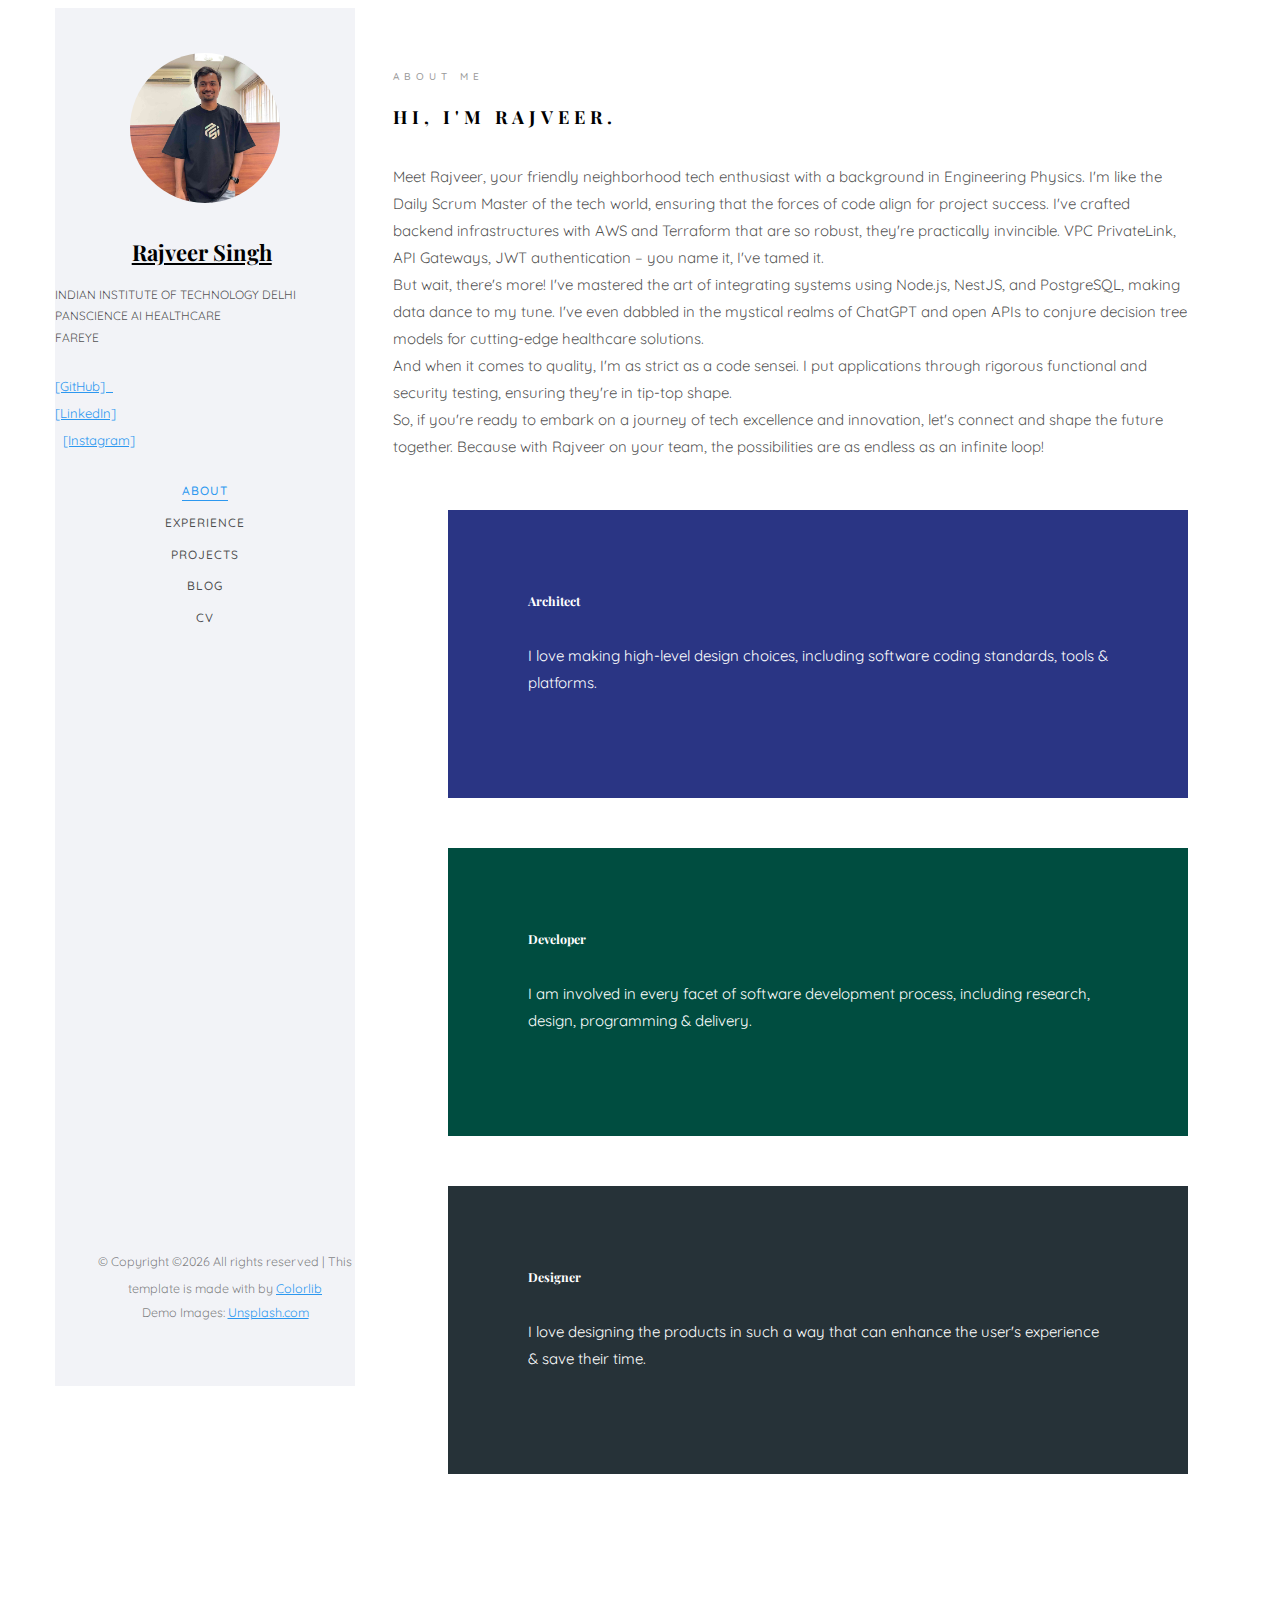
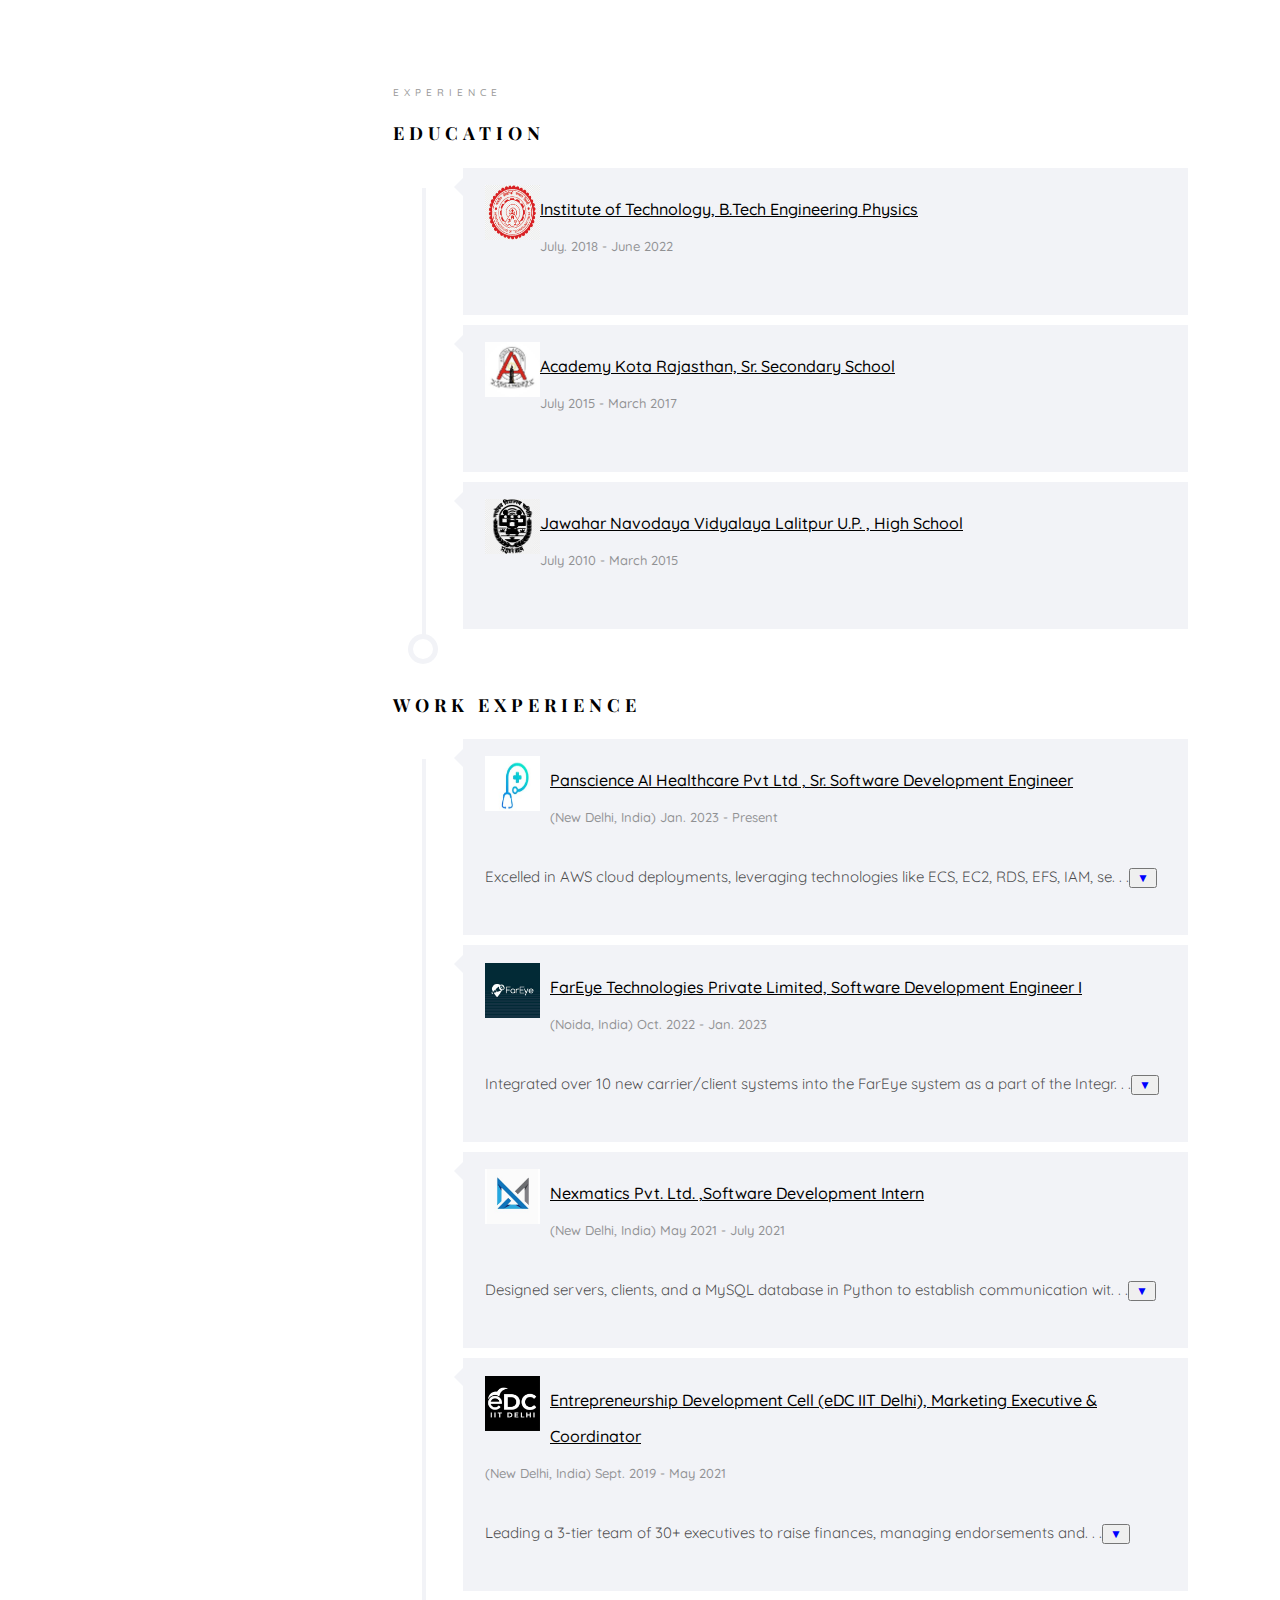
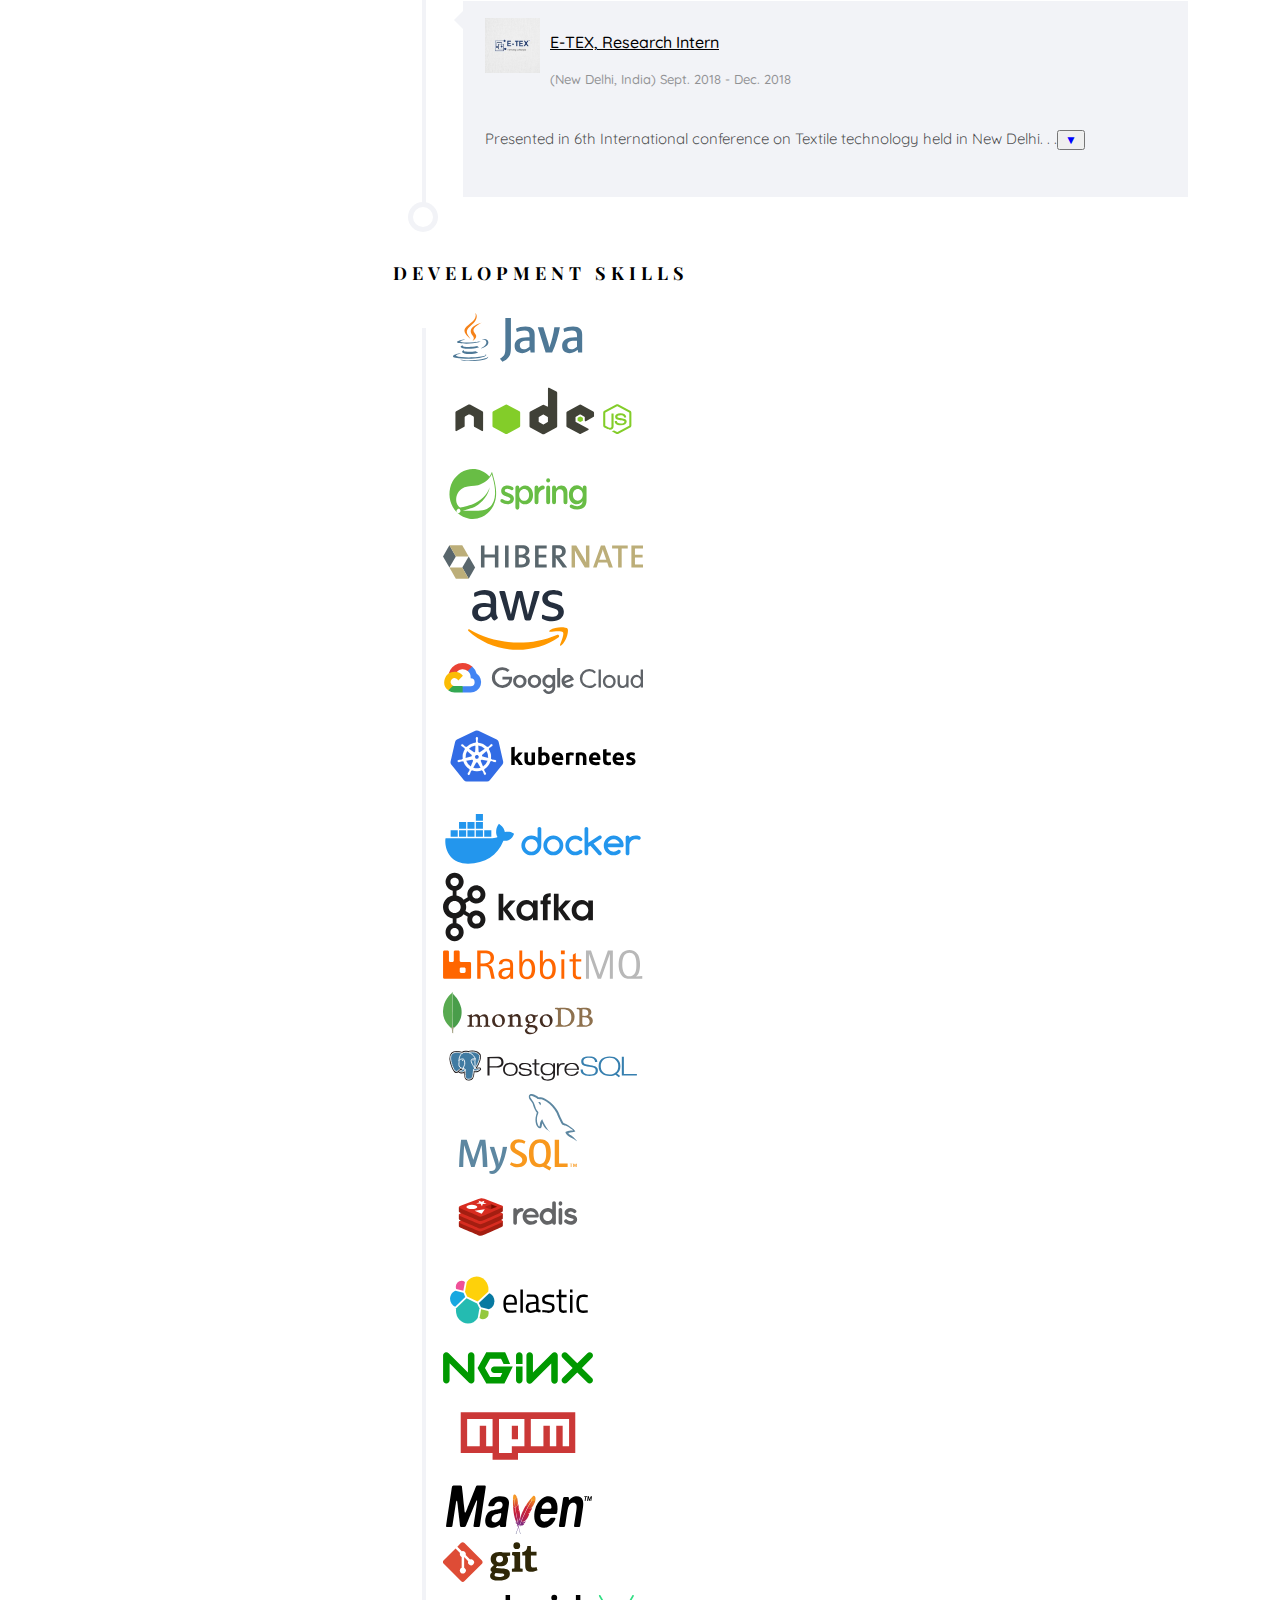
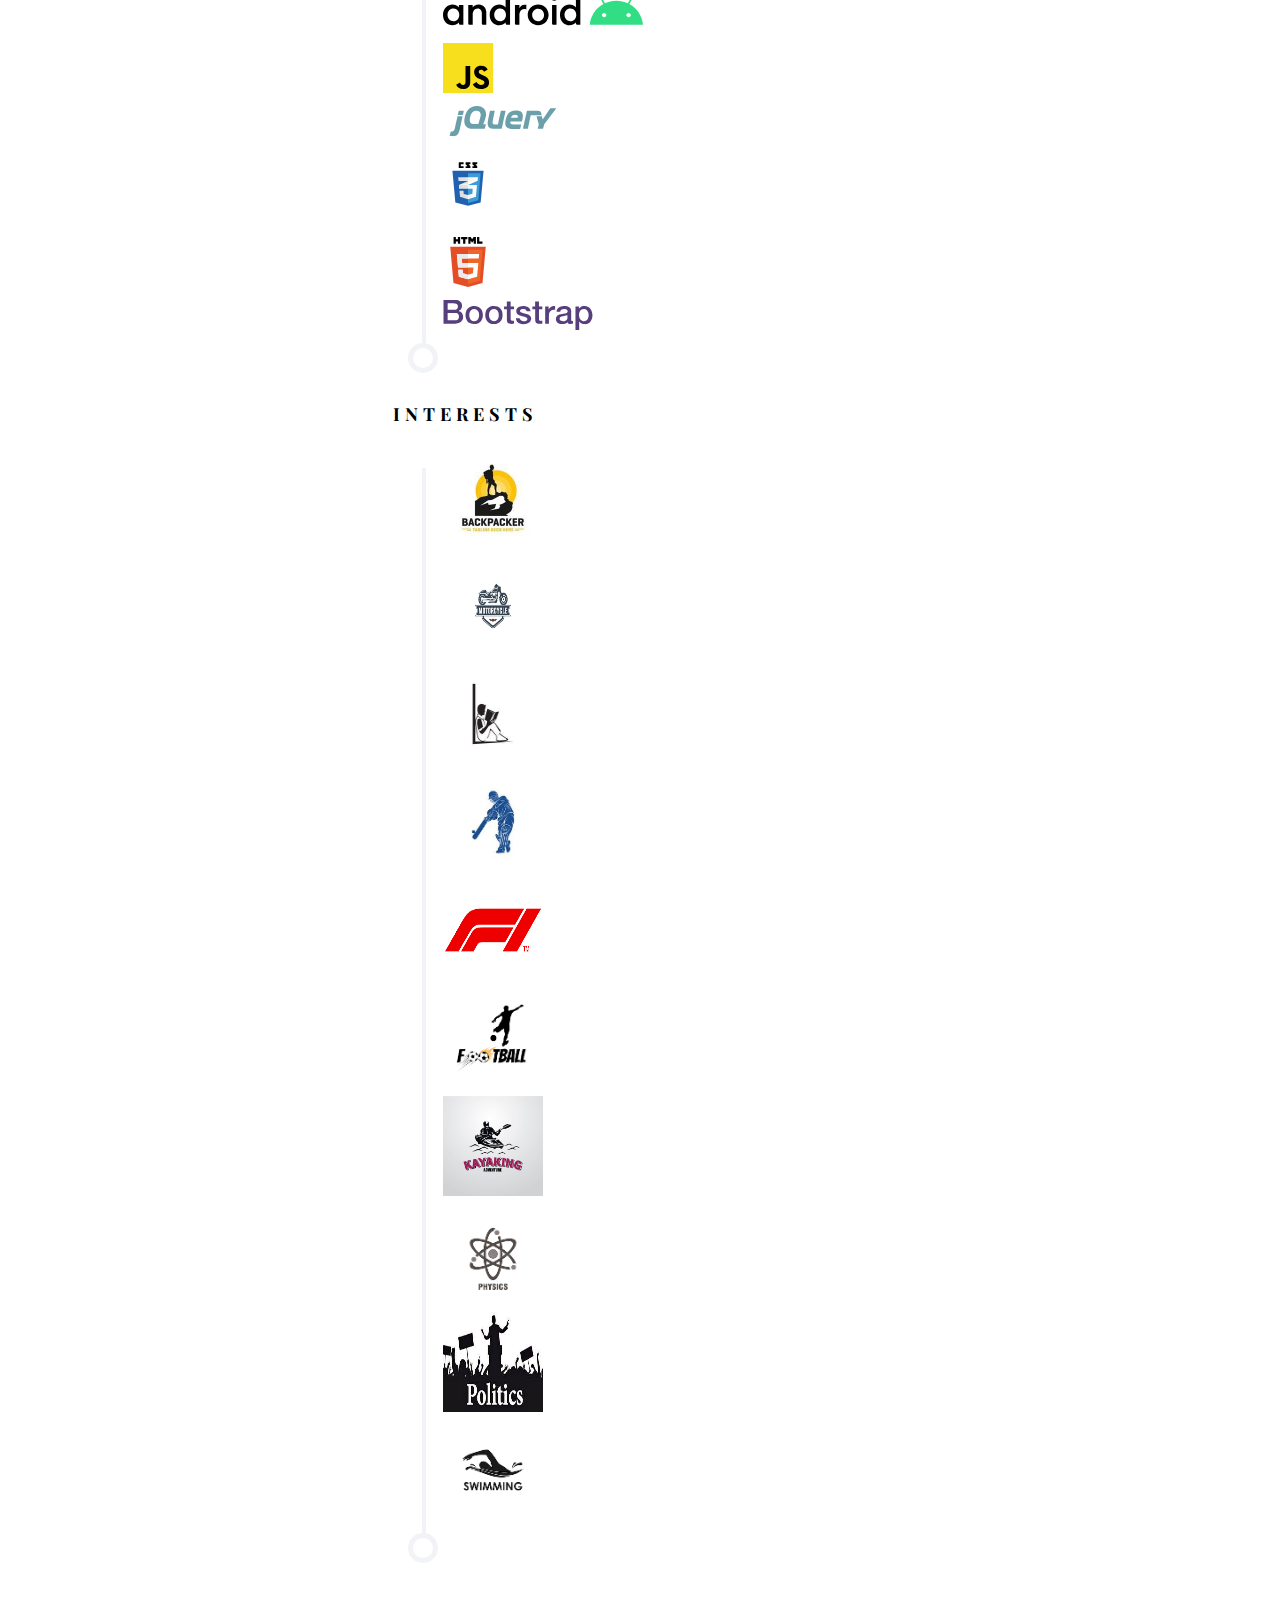
==== commit 97749bdd: "trying blog" ====
--- a/index.html
+++ b/index.html
@@ -13,7 +13,7 @@
 <script>
     function toggleExperiencePSI() {
         var experienceParagraph = document.querySelector('.experience-paragraph-psi');
-        var fullExperienceParagraph = document.querySelector('.full-experience-paragraph-psi');
+        var fullExperienceParagraph = document.querySelector('.experience-list-psi');
         var readMoreButton = document.querySelector('.read-more-button-psi');
 
         if (fullExperienceParagraph.style.display === "none") {
@@ -28,7 +28,7 @@
     }
 	function toggleExperienceFareye() {
         var experienceParagraph = document.querySelector('.experience-paragraph-fareye');
-        var fullExperienceParagraph = document.querySelector('.full-experience-paragraph-fareye');
+        var fullExperienceParagraph = document.querySelector('.experience-list-fareye');
         var readMoreButton = document.querySelector('.read-more-button-fareye');
 
         if (fullExperienceParagraph.style.display === "none") {
@@ -43,7 +43,7 @@
     }
 	function toggleExperienceNexmatics() {
         var experienceParagraph = document.querySelector('.experience-paragraph-nexmatics');
-        var fullExperienceParagraph = document.querySelector('.full-experience-paragraph-nexmatics');
+        var fullExperienceParagraph = document.querySelector('.experience-list-nexmatics');
         var readMoreButton = document.querySelector('.read-more-button-nexmatics');
 
         if (fullExperienceParagraph.style.display === "none") {
@@ -73,7 +73,7 @@
     }
 	function toggleExperienceEtex() {
         var experienceParagraph = document.querySelector('.experience-paragraph-etex');
-        var fullExperienceParagraph = document.querySelector('.full-experience-paragraph-etex');
+        var fullExperienceParagraph = document.querySelector('.experience-list-etex');
         var readMoreButton = document.querySelector('.read-more-button-etex');
 
         if (fullExperienceParagraph.style.display === "none") {
@@ -149,22 +149,20 @@
 			<div class="text-center">
 				<div class="author-img" style="background-image: url(main_pic.jpeg);"></div>
 				<h1 id="colorlib-logo"><a href="index.html">Rajveer Singh</a></h1>
-				<span class="position"> Indian Institute of Technology <br />
-					(IIT) Delhi 
-					<br />
-					PanScience Inovation 
+				<span class="position"> Indian Institute of Technology Delhi <br />
+					Panscience AI Healthcare
 					<br />
 					FarEye
 				</span>
-					<a href="https://www.linkedin.com/in/seung-wook-kim-5240a275/">
+					<a href="https://github.com/rajveer98singh">
 						<font size="2"> [GitHub] </font> 
 					</a>
 					<br/>
-					<a href="https://www.linkedin.com/in/seung-wook-kim-5240a275/">
+					<a href="https://www.linkedin.com/in/rajveer-singh-iitd/">
 						<font size="2"> [LinkedIn] </font>
 					</a>
 					<br/> 
-					<a href="https://scholar.google.ca/citations?hl=en&user=bGNcndcAAAAJ">
+					<a href="https://www.instagram.com/rajveer.1nsta/">
 						<font size="2"> [Instagram] </font>
 					</a>
 					<br />
@@ -176,8 +174,8 @@
 						<li class="active"><a href="#" data-nav-section="about">About</a></li>
 						<li><a href="#" data-nav-section="experience">Experience</a></li>
 						<li><a href="#" data-nav-section="publications">Projects</a></li>
-						<li><a href="#" data-nav-section="publications">Blog</a></li>
-						<li><a href="https://drive.google.com/file/d/1avOcR8yvOFYJTwiof_ugFTj0-jay5_4N/view?usp=sharing">CV</a></li>
+						<li><a href="/Users/rajveer/Desktop/MyCV/seungkim/index1.html" target="_blank">Blog</a></li>
+						<li><a href="https://drive.google.com/file/d/1avOcR8yvOFYJTwiof_ugFTj0-jay5_4N/view?usp=sharing" target="_blank">CV</a></li>
 					</ul>
 				</div>
 			</nav>
@@ -206,24 +204,48 @@
 										<span class="heading-meta">About Me</span>
 										<h3><strong>Hi, I'm Rajveer.</strong></h3>
                                         <p>
-											Passionate about technology with a background in Engineering Physics, I'm Rajveer, a dedicated professional focused 
-											on achieving results. With experience collaborating in cross-functional teams, I excel as a Daily Scrum Master, 
-											ensuring effective communication and coordination to meet project goals. Notably, I've built robust backend 
-											infrastructures using AWS and Terraform, implementing components like VPC PrivateLink, API Gateway, and JWT 
-											authentication. These scalable architectures have powered successful projects, delivering optimal performance. 
-											I've also integrated systems with Node.js, NestJS, and PostgreSQL, facilitating efficient data processing. 
-											Leveraging ChatGPT and open APIs, I've designed decision tree models for cutting-edge healthcare products. 
-											Additionally, I conduct rigorous functional and security testing to meet high-quality standards. Contributing to 
-											application growth, I design and implement backend modules. With a commitment to excellence and a passion for innovation, 
-											I'm eager to connect and make a meaningful impact in new opportunities. Let's shape the future together.
-
+											Meet Rajveer, your friendly neighborhood tech enthusiast with a background in Engineering Physics. I'm like the Daily Scrum Master of the tech world, ensuring that the forces of code align for project success. I've crafted backend infrastructures with AWS and Terraform that are so robust, they're practically invincible. VPC PrivateLink, API Gateways, JWT authentication – you name it, I've tamed it.
+											<br>
+											But wait, there's more! I've mastered the art of integrating systems using Node.js, NestJS, and PostgreSQL, making data dance to my tune. I've even dabbled in the mystical realms of ChatGPT and open APIs to conjure decision tree models for cutting-edge healthcare solutions.
+											<br>
+											And when it comes to quality, I'm as strict as a code sensei. I put applications through rigorous functional and security testing, ensuring they're in tip-top shape.
+											<br>
+											So, if you're ready to embark on a journey of tech excellence and innovation, let's connect and shape the future together. Because with Rajveer on your team, the possibilities are as endless as an infinite loop!
                                         </p>
                                     </div>
 								</div>
+								<div class="row features-big text-center wow fadeIn" data-wow-delay="0.4s" style="visibility: visible; animation-name: fadeIn; animation-delay: 0.4s;">
+									<div class="col-md-4 mb-5">
+										<div style="background-color: #2a3584; padding: 10%; margin-left: 7%; color: white; margin-top: 50px;" class="card card-body hoverable">
+											<i class="fa fa-laptop white-text fa-3x mb-4" aria-hidden="true"></i>
+											<h5 class="font-weight-bold white-text text-uppercase mb-4"  style="color: white; font-weight: bold;">Architect</h5>
+											<p class="white-text">I love making high-level design choices, including software
+												coding standards, tools &amp; platforms.</p>
+										</div>
+									</div>
+									<div class="col-md-4 mb-5">
+										<div style="background-color: #004D40; padding: 10%; margin-left: 7%; color: white; margin-top: 50px;" class="card card-body hoverable">
+											<i class="fa fa-code white-text fa-3x mb-4" aria-hidden="true"></i>
+											<h5 class="font-weight-bold white-text text-uppercase mb-4" style="color: white; font-weight: bold;">Developer</h5>
+											<p class="white-text">I am involved in every facet of software development
+												process, including research, design, programming &amp; delivery.</p>
+										</div>
+									</div>
+									<div class="col-md-4 mb-5">
+										<div style="background-color: #263238;  padding: 10%; margin-left: 7%; color: white; margin-top: 50px;" class="card card-body hoverable">
+											<i class="fa fa-pencil white-text fa-3x mb-4" aria-hidden="true"></i>
+											<h5 class="font-weight-bold white-text text-uppercase mb-4"  style="color: white; font-weight: bold;">Designer</h5>
+											<p class="white-text">I love designing the products in such a way that can enhance the user's experience &amp; save their time.</p>
+										</div>
+									</div>
+								</div>
 							</div>
+							
 						</div>
+						
 					</div>
 				</div>
+				
 			</section>
 
 			<!-- <section class="colorlib-about" data-section="publications">
@@ -540,14 +562,21 @@
 										</h2>
 										
 										
-										<p class="experience-paragraph-psi">I collaborated with a team of eight professionals and held the role of Daily Scrum Master. . .<button class="read-more-button-psi" onclick="toggleExperiencePSI()" >▼</button></p>
+										<p class="experience-paragraph-psi">Excelled in AWS cloud deployments, leveraging technologies like ECS, EC2, RDS, EFS, IAM, se. . .<button class="read-more-button-psi" onclick="toggleExperiencePSI()" >▼</button></p>
 										<p class="full-experience-paragraph-psi" style="display: none;">
-											I collaborated with a team of eight professionals and held the role of Daily Scrum Master, where I facilitated the team's Agile processes and ensured smooth communication, coordination, and progress towards the project's goals.
-											Built infrastructure for the backend using AWS manually and with Terraform, including VPC PrivateLink, HTTP API Gateway, Cognito, authentication with JWT, private and public subnets, and ALB, resulting in a highly scalable and reliable architecture
-											Integrated ABDM with the backend using Node.js, NestJS, and PostgreSQL, enabling efficient data processing and management
-											Designed and implemented decision tree models for the symptom checker feature using data generated using ChatGPT and other open APIs, contributing to the development of a cutting-edge healthcare product
-											Conducted functional and security testing of the web application, ensuring the quality and security of the product
-											Designed modules for backend implementation to support new features and functionalities in the application, facilitating the product's evolution and growth.<button class="read-more-button-psi" onclick="toggleExperiencePSI()" >▲</button>
+											<ul class="experience-list-psi" style="display: none;">
+												<li>Excelled in AWS cloud deployments, leveraging technologies like ECS, EC2, RDS, EFS, IAM, security groups, and VPC for scalable and secure container orchestration and data management.</li>
+												<li>Mastered backend development with NestJS, creating robust and secure APIs, and implementing comprehensive file security and exception handling mechanisms.</li>
+												<li>Led the design and implementation of a microservices architecture for various healthcare modules, enhancing scalability and maintainability. This included creating a dedicated authentication and authorization server, establishing a robust API gateway, and transitioning from a monolithic architecture to microservices to effectively manage load and reduce application downtime.</li>
+												<li>Expertly led FHIR server integration, addressing complex healthcare data challenges and ensuring compliance with industry standards. Focused on secure data exchange and interoperability, significantly enhancing system compliance and scalability in healthcare data management.</li>
+												<li>Implemented advanced database solutions, leveraging PostgreSQL, MongoDB, and Neo4j for complex data relationships, complemented by Elasticsearch and Redis for high-performance data querying and caching, enhancing processing efficiency and retrieval speed.</li>
+												<li>Drove CI/CD initiatives using GitHub Actions and GitLab, streamlining deployment processes and enhancing system reliability.</li>
+												<li>Spearheaded the development of the Parchaa PHR application, balancing system design considerations with practical limitations and advantages.</li>
+												<li>Advanced AWS security practices, including configuration of security groups, load balancers, and IAM roles for optimal cloud security.</li>
+												<li>Integrated GPT-4 APIs, demonstrating innovative use of AI in backend systems for enhanced functionality and user engagement.</li>
+												<button class="read-more-button-psi" onclick="toggleExperiencePSI()" >▲</button>
+											</ul>
+											
 										</p>
 										
 										
@@ -563,17 +592,21 @@
 					               <div class="timeline-label">
 					                 <img src="fareye.jpeg"  alt="" style="width:55px;height:55px; margin-right:10px; float:left; margin-top:-5px">
 					                 <h2><font size="3"><a href="https://www.linkedin.com/company/fareye/">FarEye Technologies Private Limited, Software Development Engineer I</a></font><br> <span><font size="2">(Noida, India)  Oct. 2022 - Jan. 2023</font></span></h2>
-									 <p class="experience-paragraph-fareye">As a part of Integration Team at FarEye, I integrated over 10 new carrier/client systems. . .<button class="read-more-button-fareye" onclick="toggleExperienceFareye()" >▼</button></p>
+									 <p class="experience-paragraph-fareye">Integrated over 10 new carrier/client systems into the FarEye system as a part of the Integr. . .<button class="read-more-button-fareye" onclick="toggleExperienceFareye()" >▼</button></p>
 									<p class="full-experience-paragraph-fareye" style="display: none;">
-										As a part of Integration Team at FarEye, I integrated over 10 new carrier/client systems with the FarEye system and managed to resolve 
-										issues coming from the client side on these systems. This integration involves Spring Boot, REST/SOAP, JavaScript , SFTP servers, AWS S3,
-										databases, json/xml. 
-										secured First position in a three day internal development competition organized by FarEye in which we as a team of six replicated BookMyShow
-										from scratch in which we used Java Spring Boot framework for backend, PostgreSQL for database, ReactJS and react Native for Web app and mobile 
-										App development for both end users and admin roles, end users can book their tickets while admin can post a new movie, theatre and shows. 
-										While working with the Integration Team at FarEye, I gained valuable exposure to interactions with global clients and honed my ability to 
-										manage and resolve their issues by delivering tasks on time. Through effective collaboration with cross-functional teams, I demonstrated 
-										strong communication and interpersonal skills.<button class="read-more-button-fareye" onclick="toggleExperienceFareye()" >▲</button>
+										<ul class="experience-list-fareye" style="display: none;">
+											<li>Integrated over 10 new carrier/client systems into the FarEye system as a part of the Integration Team.</li>
+											<li>Successfully resolved client-side issues related to these integrated systems.</li>
+											<li>Utilized technologies such as Spring Boot, REST/SOAP, JavaScript, SFTP servers, AWS S3, databases, JSON, and XML in the integration process.</li>
+											<li>Secured the first position in a three-day internal development competition at FarEye.</li>
+											<li>Collaborated with a team of six to replicate the functionality of BookMyShow from scratch.</li>
+											<li>Leveraged Java Spring Boot for backend development and PostgreSQL for the database.</li>
+											<li>Developed both web and mobile applications using ReactJS and React Native for end users and admin roles.</li>
+											<li>Enabled end users to book tickets while providing admin capabilities to manage movies, theaters, and shows.</li>
+											<li>Gained valuable experience in client interactions and issue resolution while working with the Integration Team.</li>
+											<li>Demonstrated strong communication and interpersonal skills through effective collaboration with cross-functional teams.</li>
+											<button class="read-more-button-fareye" onclick="toggleExperienceFareye()" >▲</button>
+										</ul>
 									</p>
 					               </div>
 					            </div>
@@ -586,15 +619,18 @@
 					               <div class="timeline-label">
 					               <img src="nexmatics.jpeg"  alt="" style="width:55px;height:55px; margin-right:10px; float:left; margin-top:-5px">
 					               	<h2><font size="3"><a href="https://www.linkedin.com/company/nexmatics/">Nexmatics Pvt. Ltd. ,Software Development Intern</a></font><br> <span><font size="2">(New Delhi, India) May 2021 - July 2021</font></span></h2>
-									   <p class="experience-paragraph-nexmatics">Designed the servers, clients, and Database in Python and MySQL to communicate with mul. . .<button class="read-more-button-nexmatics" onclick="toggleExperienceNexmatics()" >▼</button></p>
+									   <p class="experience-paragraph-nexmatics">Designed servers, clients, and a MySQL database in Python to establish communication wit. . .<button class="read-more-button-nexmatics" onclick="toggleExperienceNexmatics()" >▼</button></p>
 									   <p class="full-experience-paragraph-nexmatics" style="display: none;">
-										Designed the servers, clients, and Database in Python and MySQL to communicate with multiple sensors and other cooling devices like 18 fans 
-										and 4 pumps for weather and fertility control with an Alert system for diferent thresholds
-										Designed the frontend and backend system for logging of data coming from 60+ sensors over 7 regions on an azure server using python
-										Automated the fans and pump based on data coming from temperature and humidity sensors which are stored in a database. By reading this data 
-										through servers, I automated these devices to be useful in the restricted timestamps. Implemented Regression and Decision making models in ML 
-										to predict the value coming from dependent sensors<button class="read-more-button-nexmatics" onclick="toggleExperienceNexmatics()" >▲</button>
-									   </p>
+										<ul class="experience-list-nexmatics" style="display: none;">
+											<li>Designed servers, clients, and a MySQL database in Python to establish communication with multiple sensors and cooling devices, including 18 fans and 4 pumps.</li>
+											<li>Developed a weather and fertility control system with an alert system that triggers notifications for different sensor thresholds.</li>
+											<li>Designed both the frontend and backend systems for logging data from 60+ sensors across 7 regions, hosted on an Azure server using Python.</li>
+											<li>Automated fan and pump operations based on real-time data from temperature and humidity sensors, which were stored in a database.</li>
+											<li>Implemented regression and decision-making machine learning models to predict values from dependent sensors.</li>
+											<li>Leveraged the data obtained to automate devices effectively during specified timeframes.</li>
+											<button class="read-more-button-nexmatics" onclick="toggleExperienceNexmatics()" >▲</button>
+									</ul>
+									</p>
 					               </div>
 					            </div>
 					         </article>
@@ -623,13 +659,14 @@
 					               <h2><font size="3"><a href="https://www.linkedin.com/company/e-tex-healthcare-pvt-ltd/">E-TEX, Research Intern</a></font><br> <span><font size="2">(New Delhi, India) Sept. 2018 - Dec. 2018</font></span></h2>
 								   <p class="experience-paragraph-etex">Presented in 6th International conference on Textile technology held in New Delhi. . .<button class="read-more-button-etex" onclick="toggleExperienceEtex()" >▼</button></p>
 									<p class="full-experience-paragraph-etex" style="display: none;">
-										Presented in 6th International conference on Textile technology held in New Delhi ( 6-8 Dec 2018) with the compression therapy product.
-										Used Compression therapy(Static and Dynamic Compression) to develop a Textile(Fabric) based product to Massage our Legs and arms while we 
-										are in static or dynamic position.
-										I worked on the bladder prototyping, designing and selecting the appropriate material for the bladder according to properties(elasticity and 
-										strength) required for the bladder to function as relaxable as possible to a patient or human.
-										In designing the bladder, I continuously design it as a sequential bladder in which the air can flow from one bladder to another with a time 
-										lag which ultimately feels like the massaging experience to a patient.<button class="read-more-button-etex" onclick="toggleExperienceEtex()" >▲</button>
+										<ul class="experience-list-etex" style="display: none;">
+											<li>Presented at the 6th International Conference on Textile Technology in New Delhi (6-8 Dec 2018) on compression therapy.</li>
+											<li>Developed a textile-based product using compression therapy (static and dynamic compression) for massaging legs and arms in both static and dynamic positions.</li>
+											<li>Specialized in prototyping, designing, and selecting appropriate materials for the bladder component.</li>
+											<li>Material selection focused on properties like elasticity and strength, ensuring optimal functionality for patient relaxation.</li>
+											<li>Designed the bladder as a sequential bladder, allowing air to flow between segments with a time lag, creating a massage-like experience for patients.</li>
+											<button class="read-more-button-etex" onclick="toggleExperienceEtex()" >▲</button>
+										</ul>
 									</p>
 					               </div>
 					            </div>
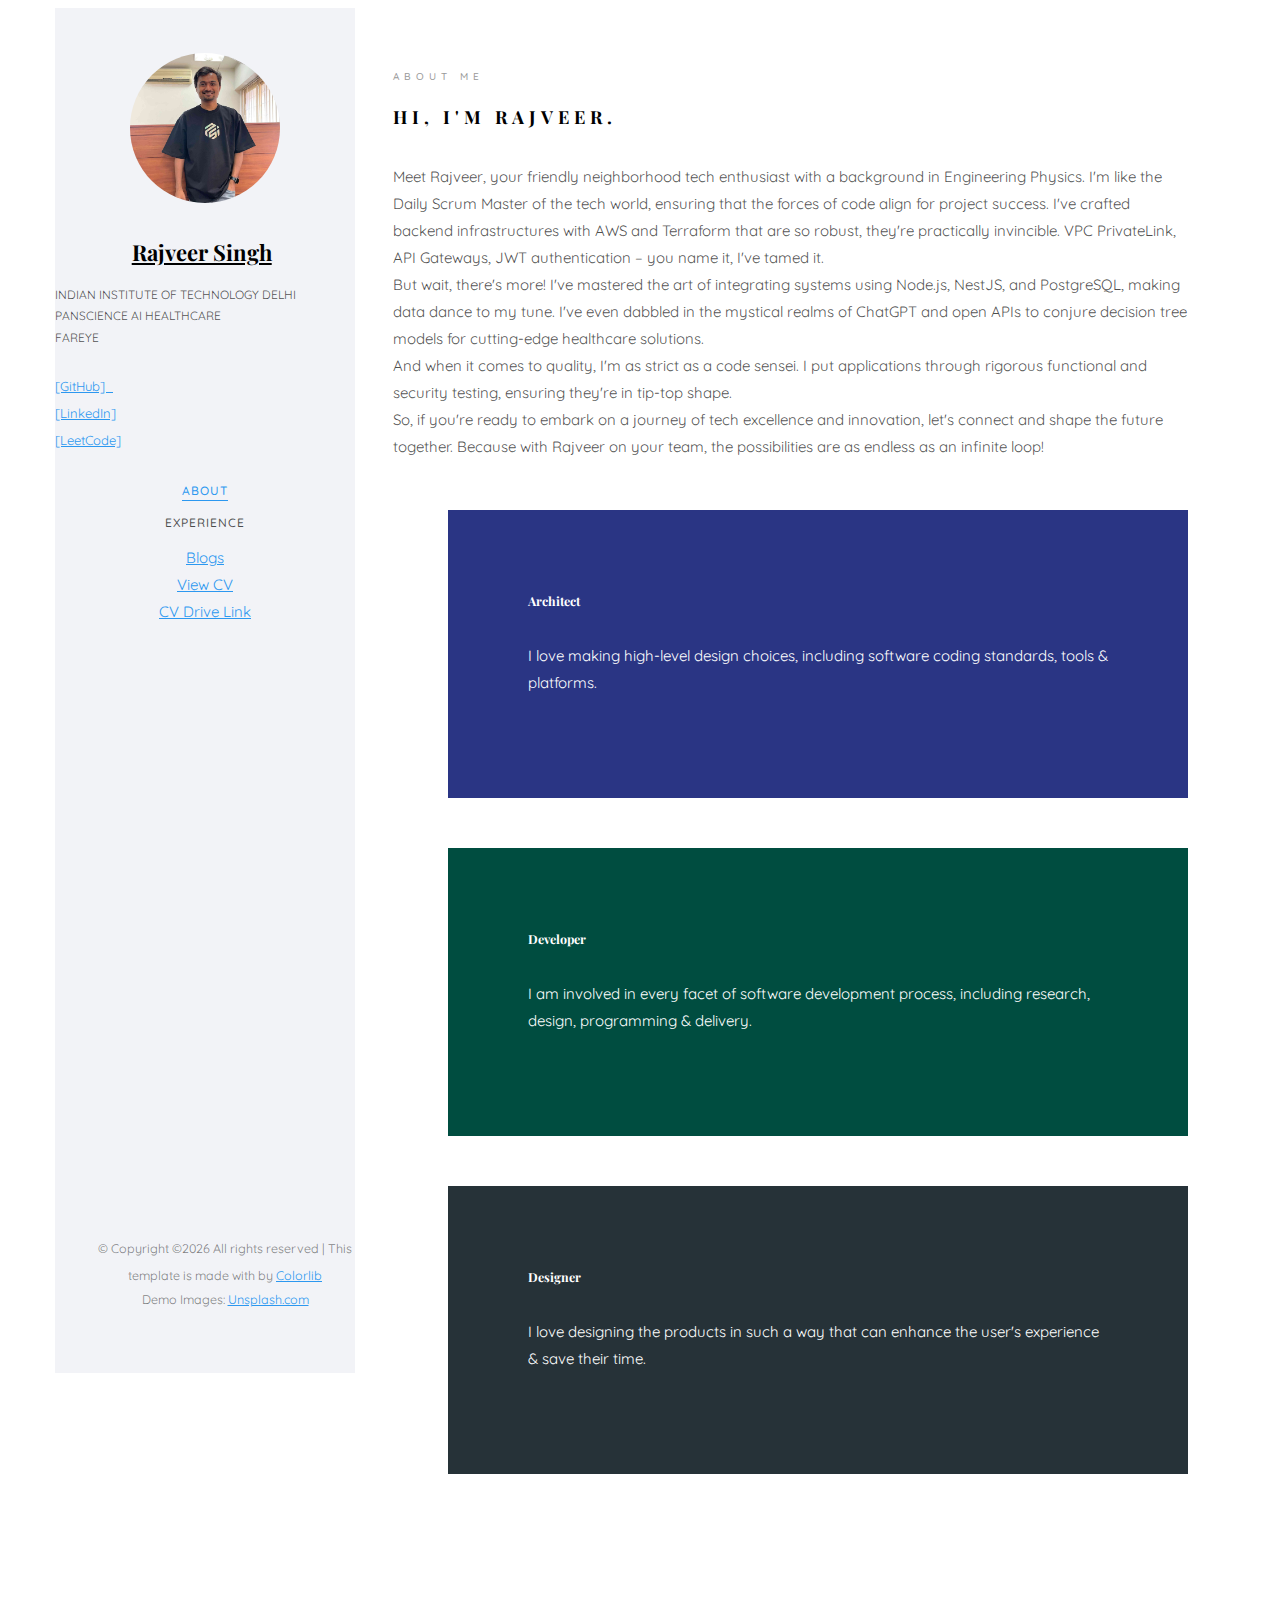
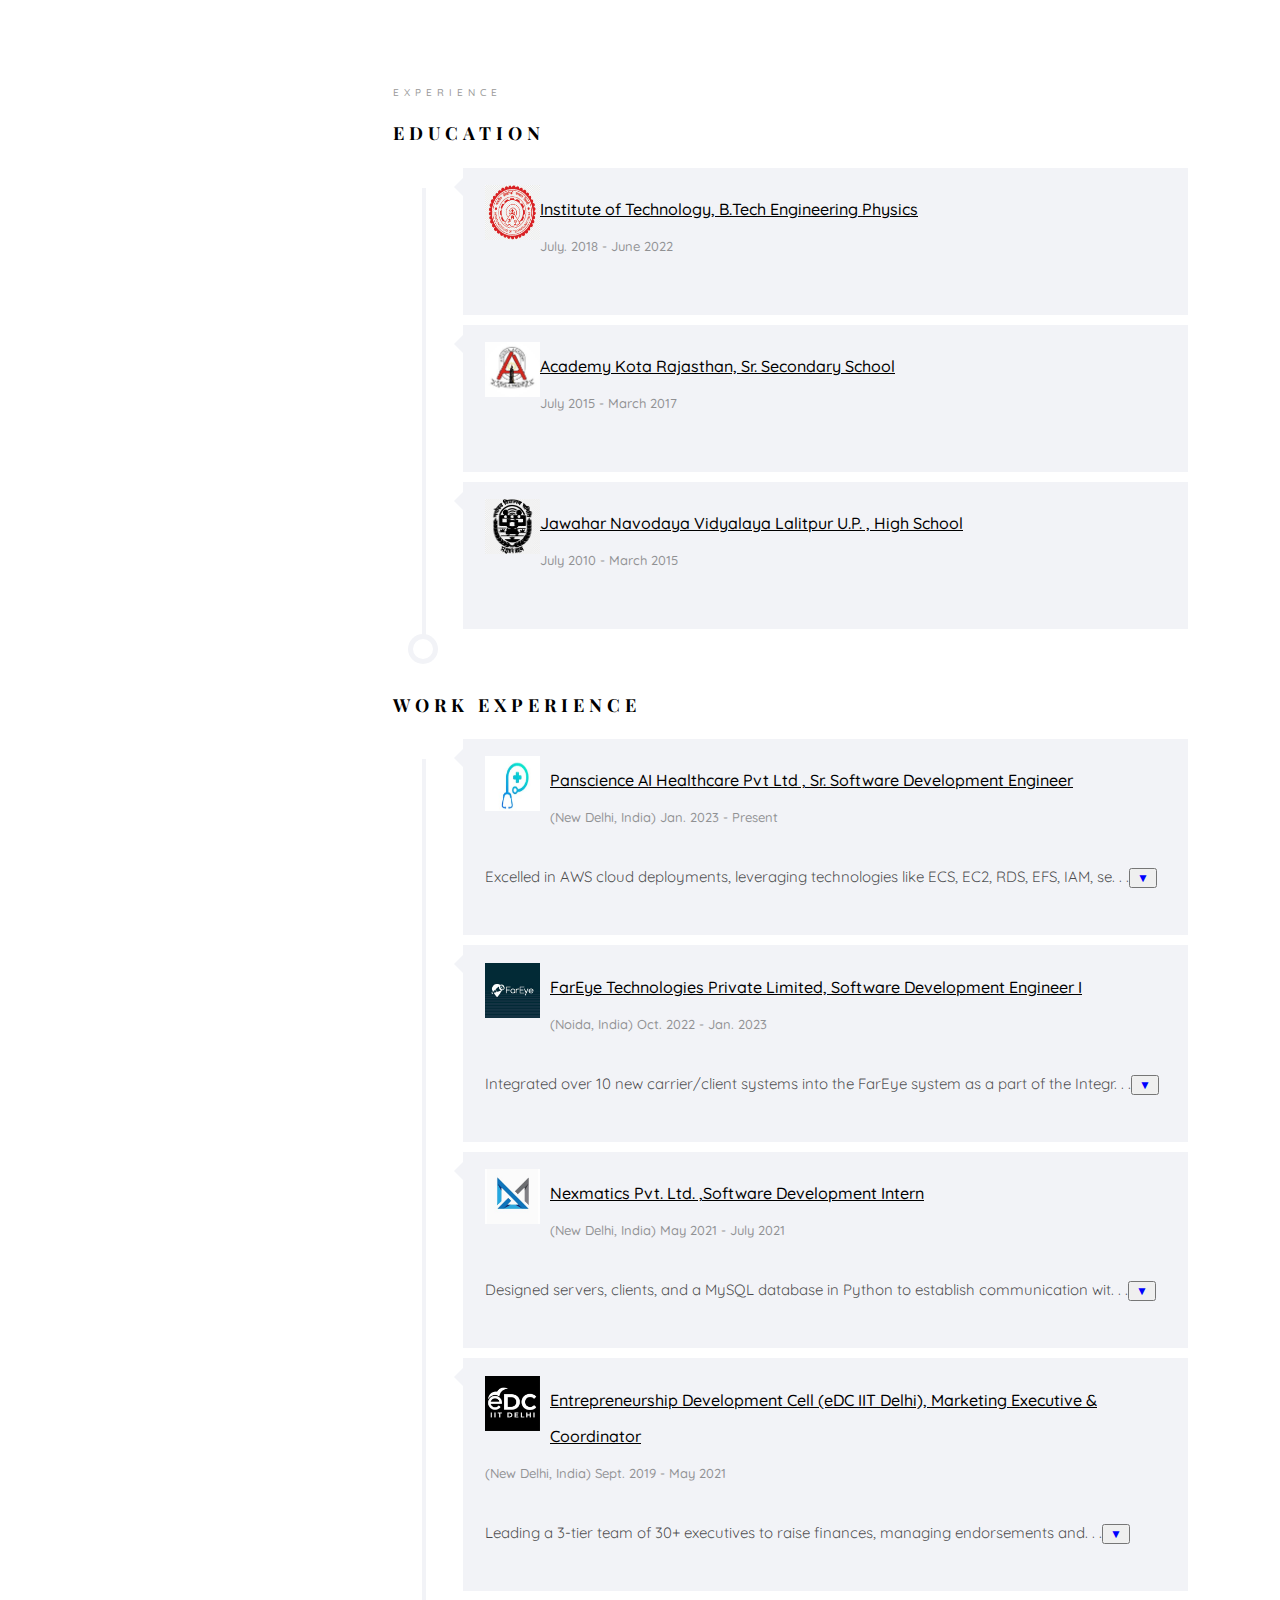
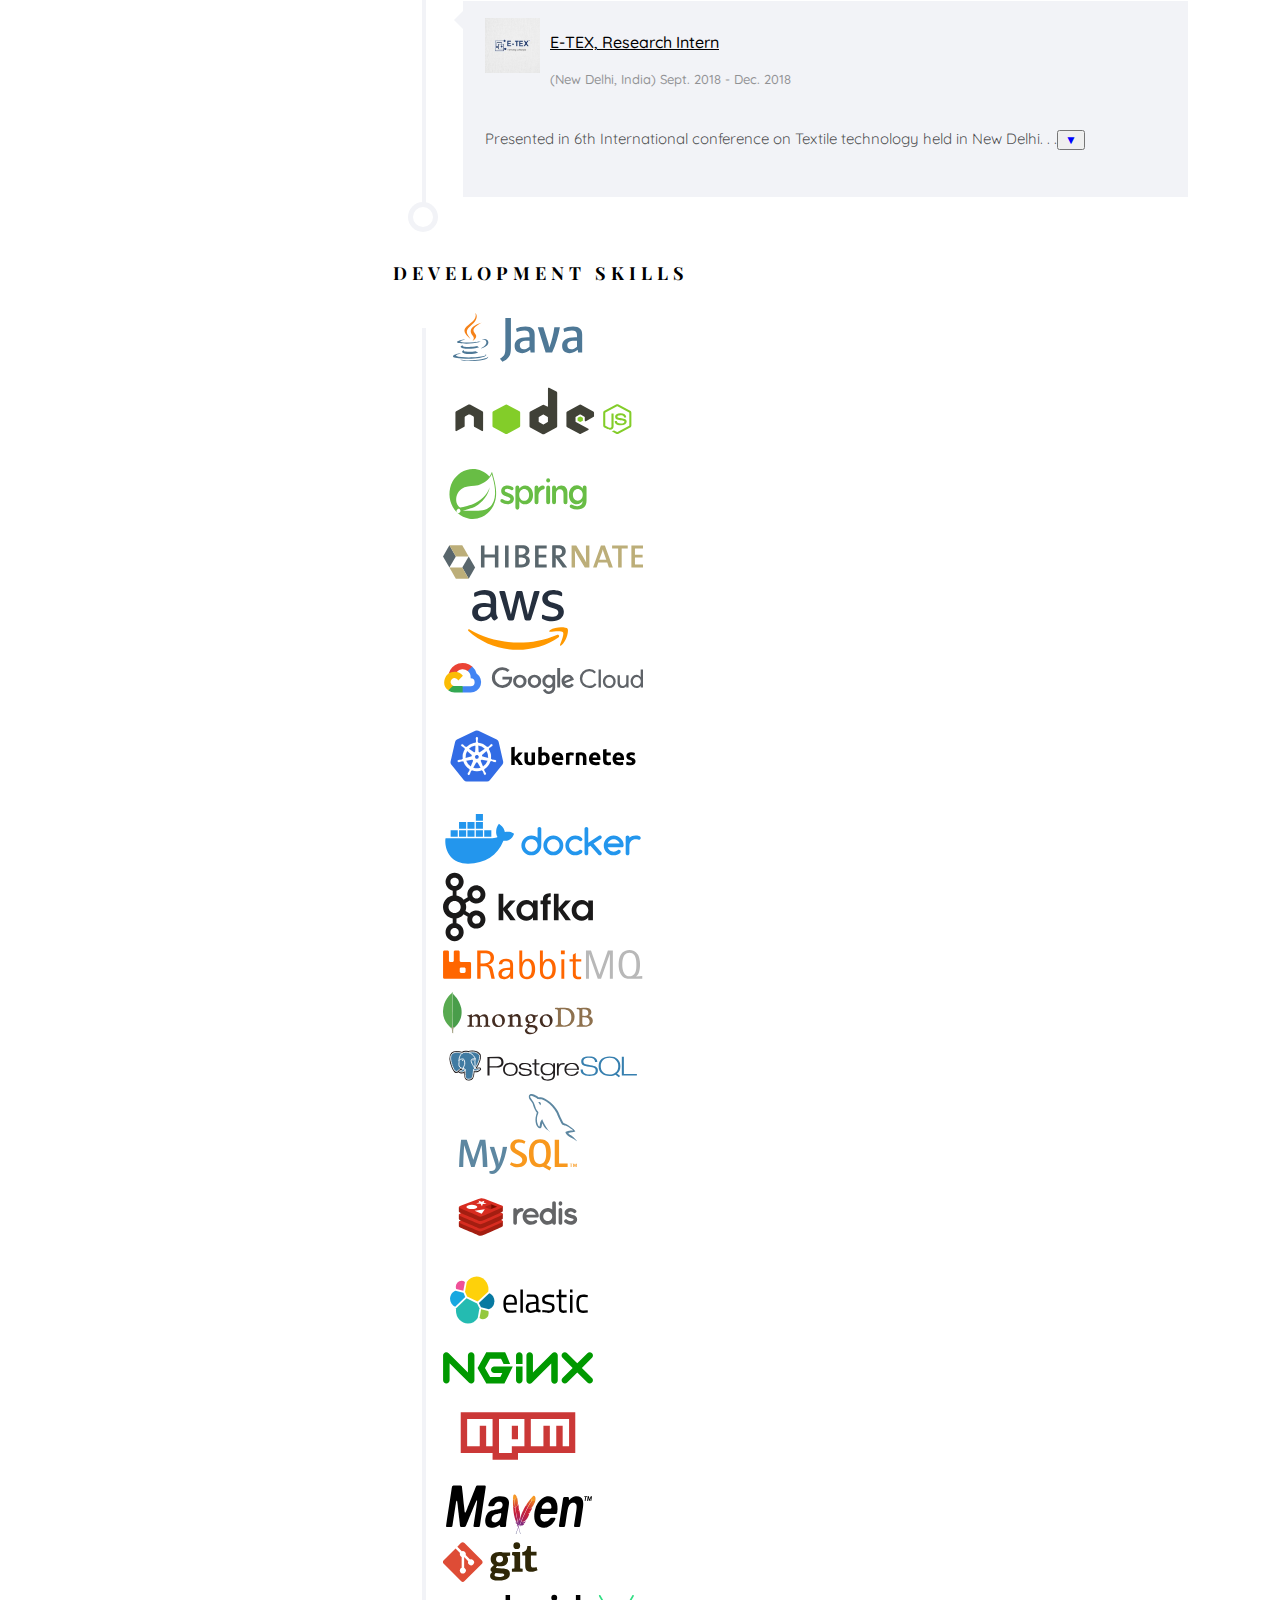
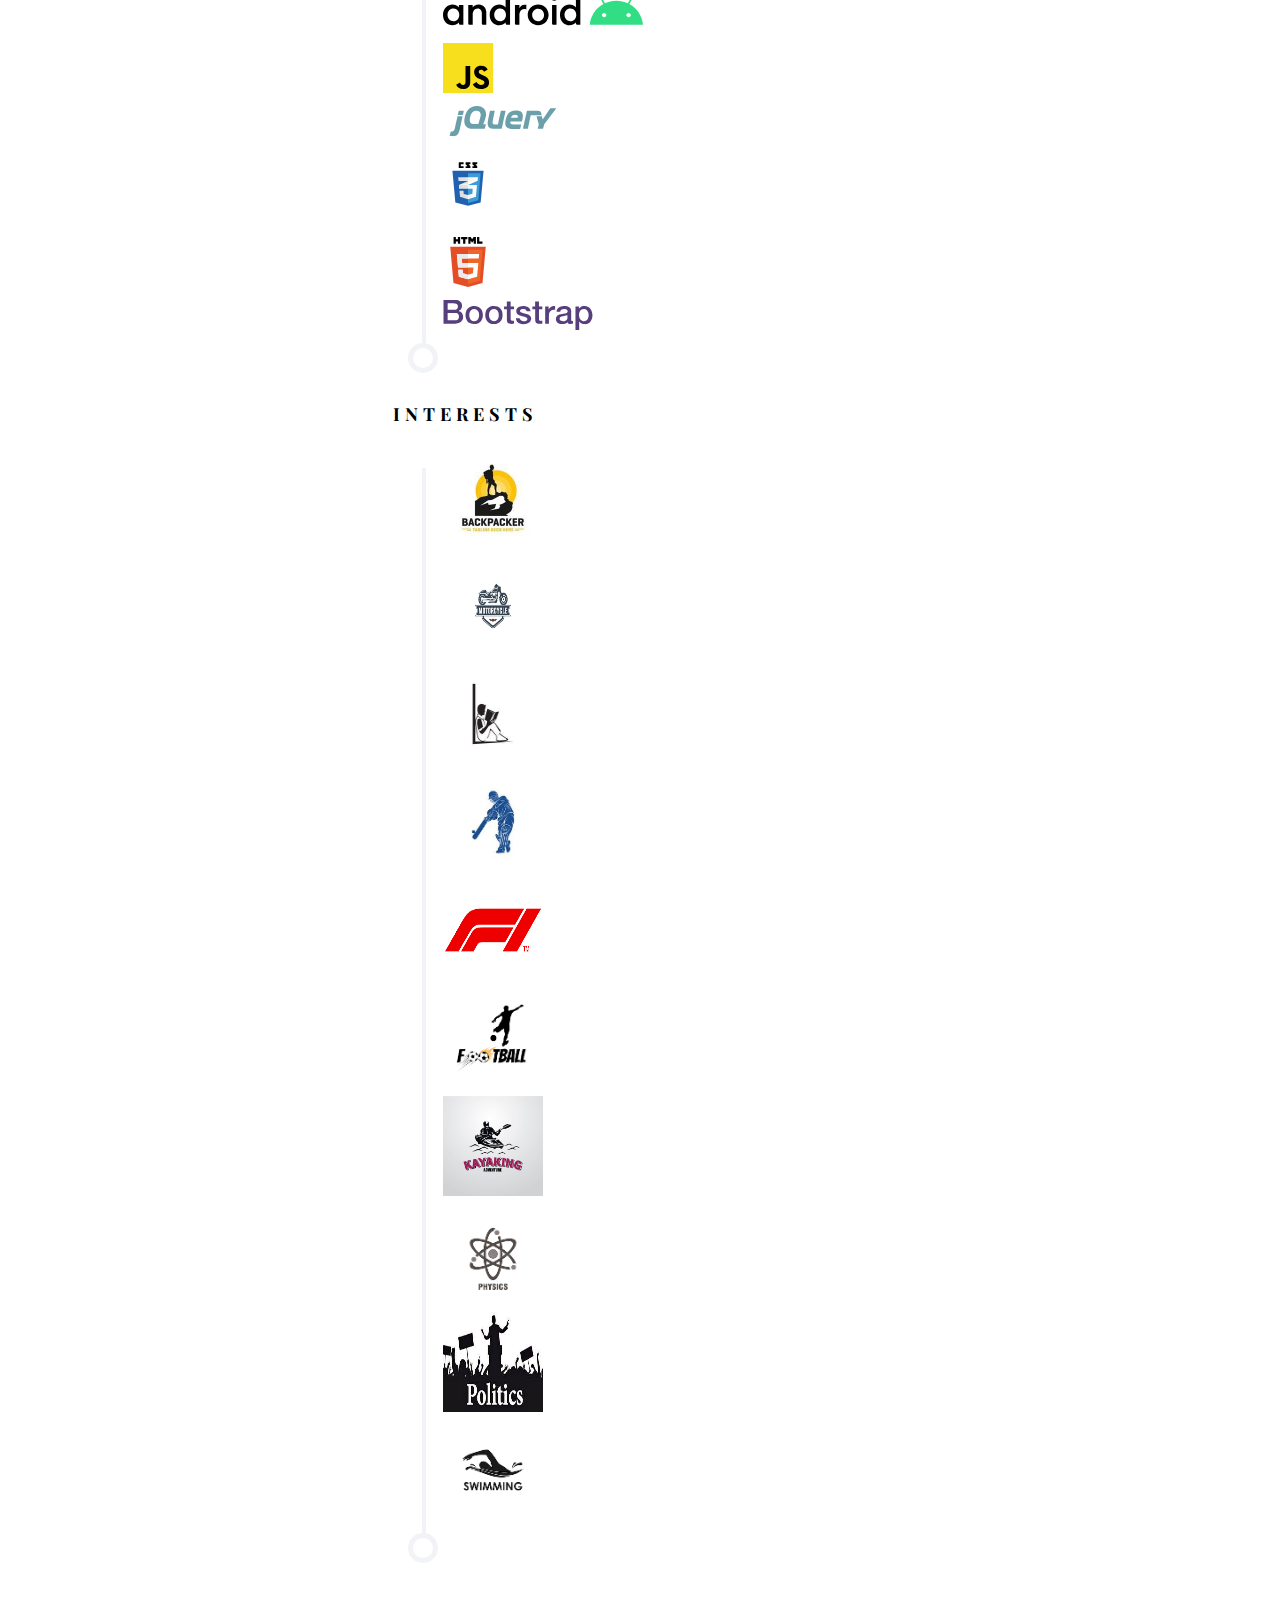
==== commit 9baf1f80: "added raw pdf in div" ====
--- a/index.html
+++ b/index.html
@@ -161,9 +161,13 @@
 					<a href="https://www.linkedin.com/in/rajveer-singh-iitd/">
 						<font size="2"> [LinkedIn] </font>
 					</a>
-					<br/> 
+					<!-- <br/> 
 					<a href="https://www.instagram.com/rajveer.1nsta/">
 						<font size="2"> [Instagram] </font>
+					</a> -->
+					<br />
+					<a href="https://leetcode.com/razz007/">
+						<font size="2"> [LeetCode] </font>
 					</a>
 					<br />
 					<br/>        
@@ -173,12 +177,21 @@
 					<ul>
 						<li class="active"><a href="#" data-nav-section="about">About</a></li>
 						<li><a href="#" data-nav-section="experience">Experience</a></li>
-						<li><a href="#" data-nav-section="publications">Projects</a></li>
-						<li><a href="/Users/rajveer/Desktop/MyCV/seungkim/index1.html" target="_blank">Blog</a></li>
-						<li><a href="https://drive.google.com/file/d/1avOcR8yvOFYJTwiof_ugFTj0-jay5_4N/view?usp=sharing" target="_blank">CV</a></li>
+						<!-- <li><a href="#" data-nav-section="publications">Projects</a></li> -->
+						<!-- <li><a href="/Users/rajveer/Desktop/MyCV/seungkim/index1.html" target="_blank">Blog</a></li>
+						<li><a href="https://drive.google.com/file/d/1avOcR8yvOFYJTwiof_ugFTj0-jay5_4N/view?usp=sharing" target="_blank">CV</a></li> -->
 					</ul>
 				</div>
 			</nav>
+			<div style="text-align: center;">
+				<a href="blogtry1.html">Blogs</a>
+			</div>
+			<div style="text-align: center;">
+				<a href="downloads/Rajveer_IIT_DELHI.pdf?raw=true" target="_blank">View CV</a>
+			</div>
+			<div style="text-align: center;">
+				<a href="https://drive.google.com/file/d/1JQnlvGtHApeOkF0WfeiROGrkp97_Z6Kh/view?usp=sharing" target="_blank">CV Drive Link</a>
+			</div>
             <br><br><br><br><br><br><br><br><br><br><br>
             <br><br><br><br><br><br><br><br><br><br><br>
 
@@ -218,6 +231,7 @@
 									<div class="col-md-4 mb-5">
 										<div style="background-color: #2a3584; padding: 10%; margin-left: 7%; color: white; margin-top: 50px;" class="card card-body hoverable">
 											<i class="fa fa-laptop white-text fa-3x mb-4" aria-hidden="true"></i>
+											
 											<h5 class="font-weight-bold white-text text-uppercase mb-4"  style="color: white; font-weight: bold;">Architect</h5>
 											<p class="white-text">I love making high-level design choices, including software
 												coding standards, tools &amp; platforms.</p>
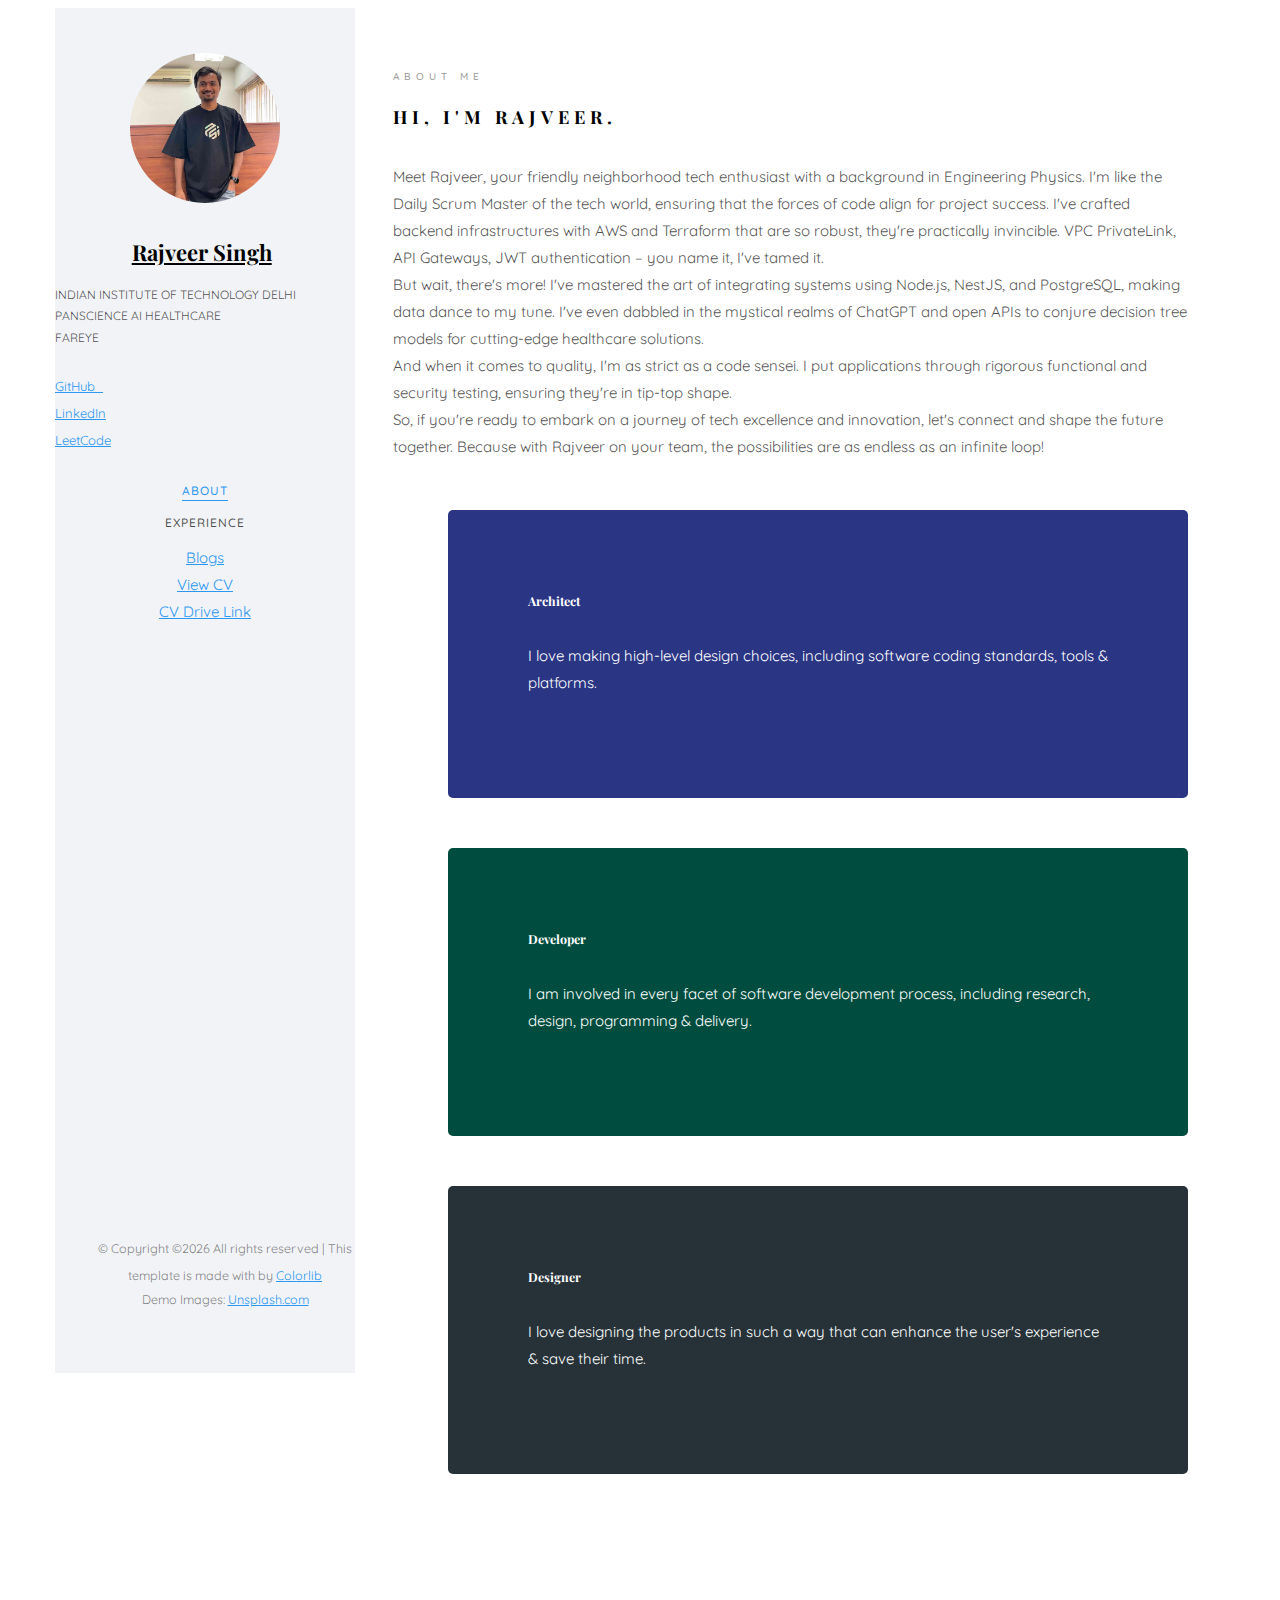
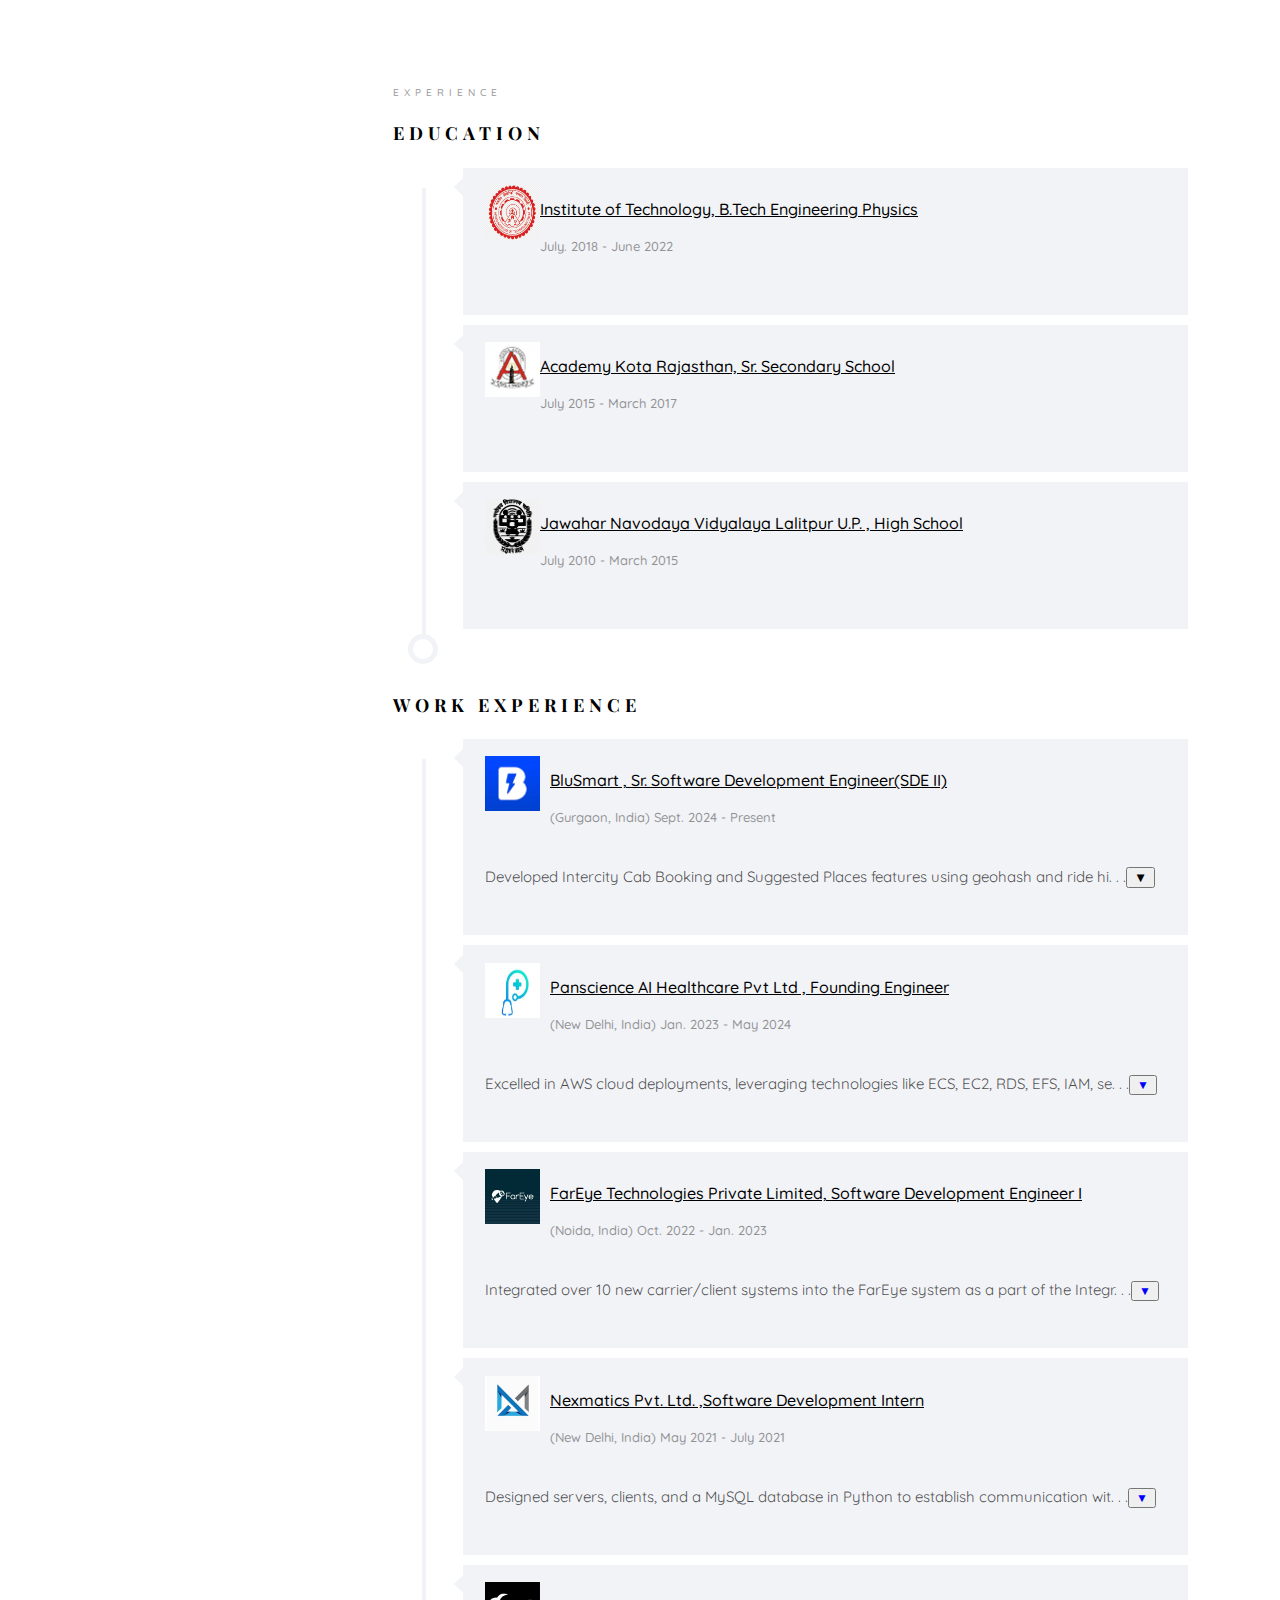
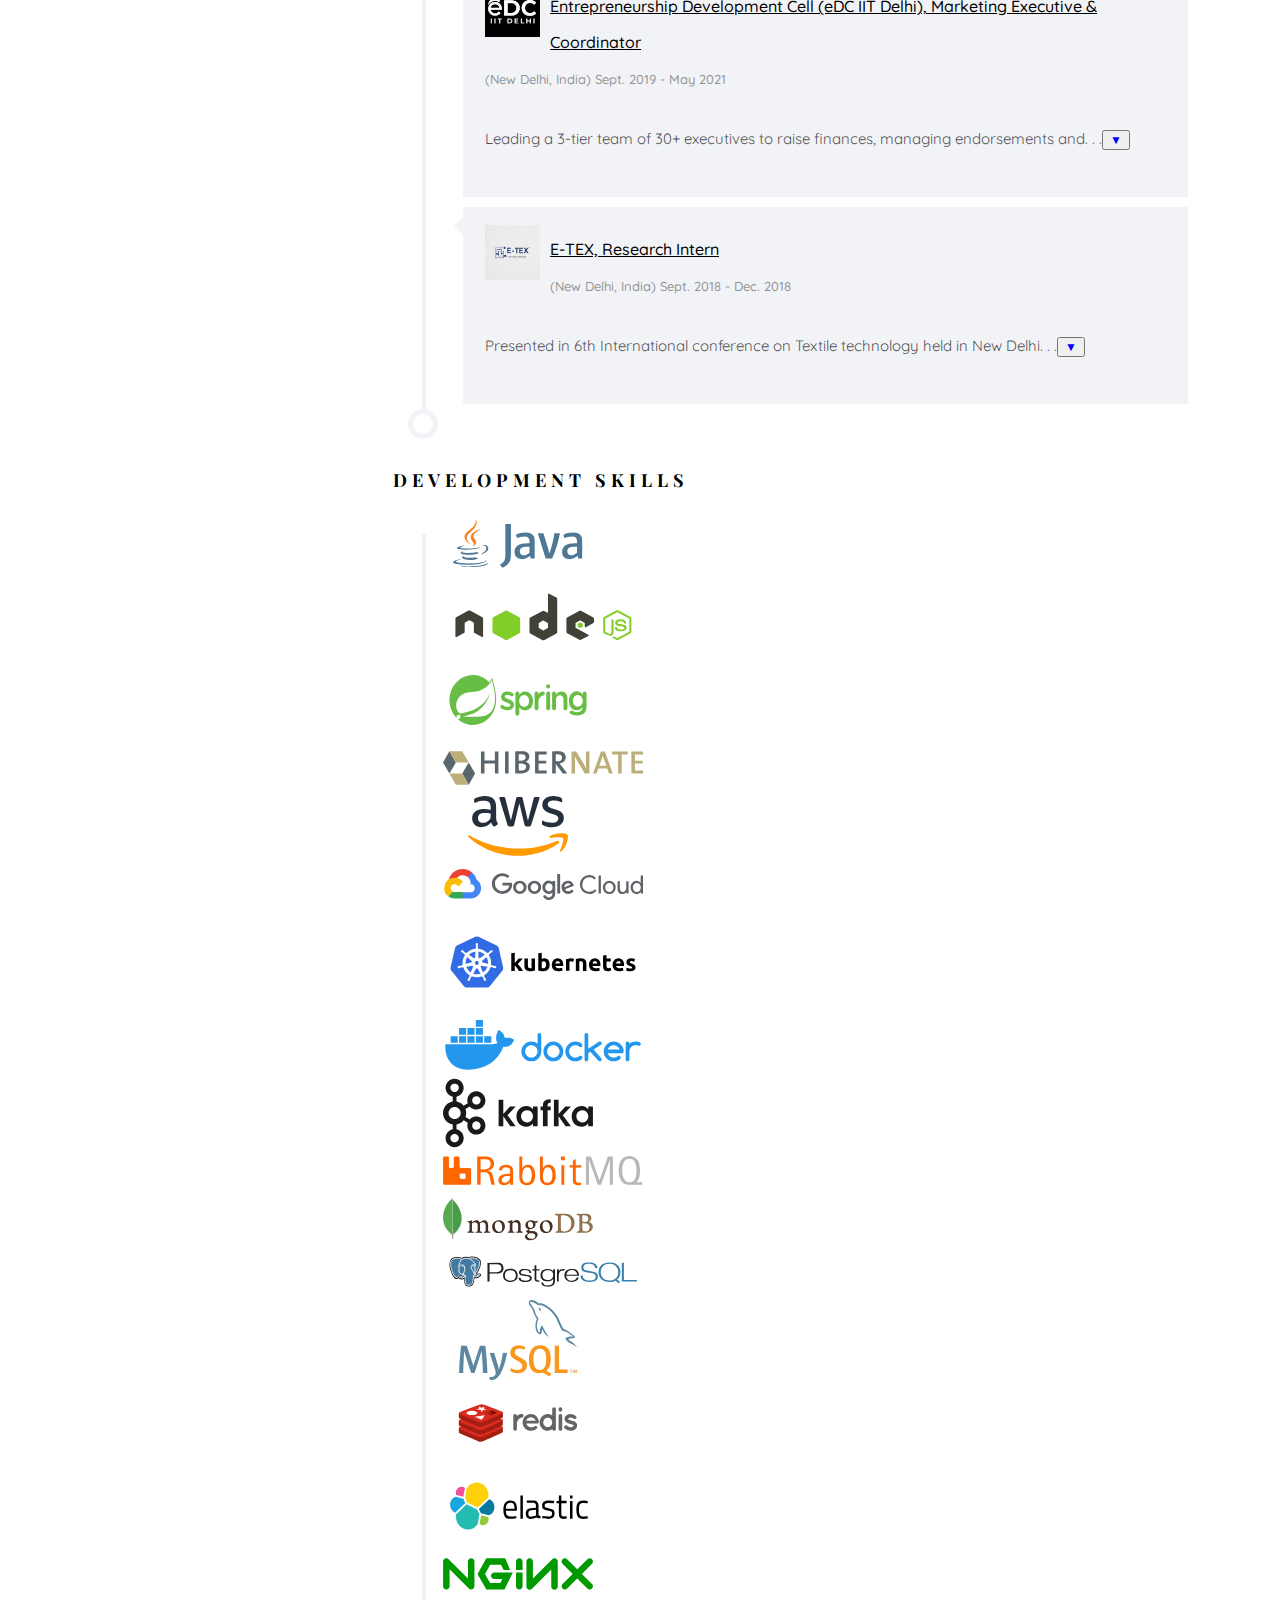
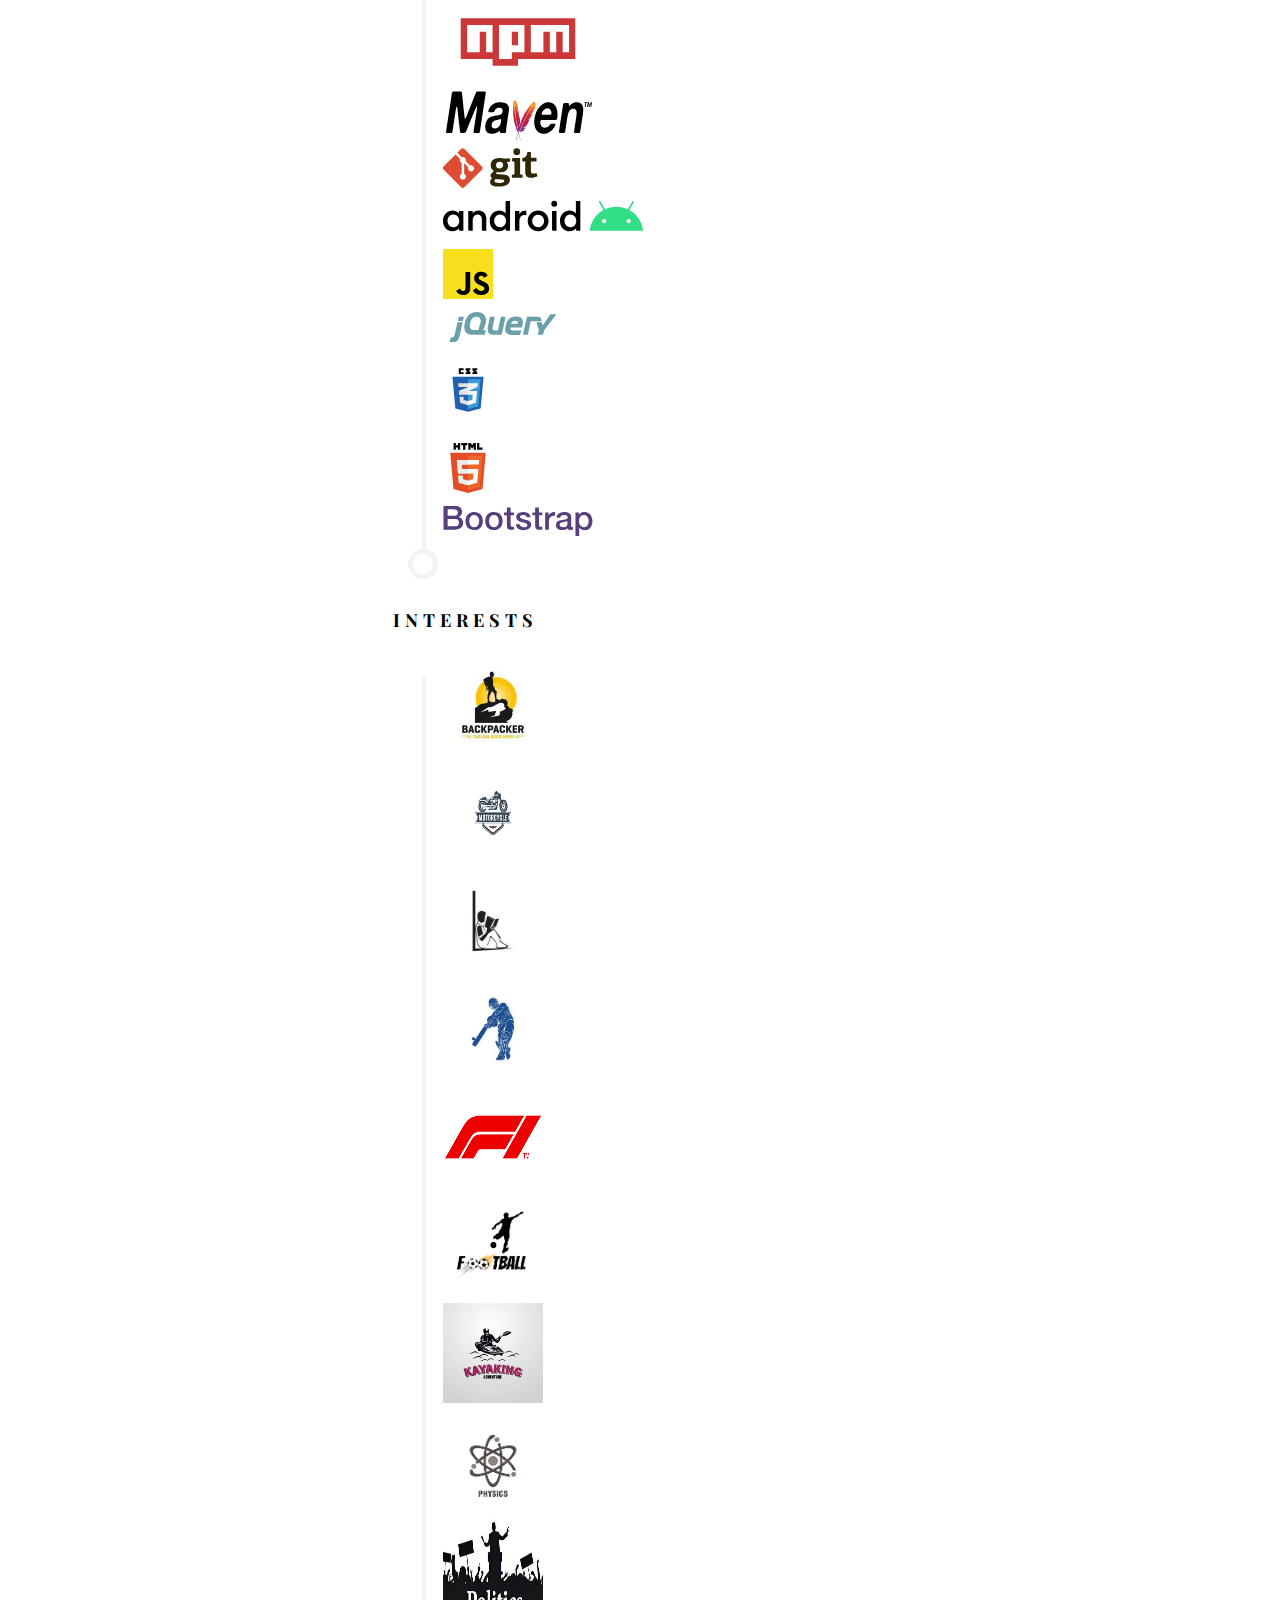
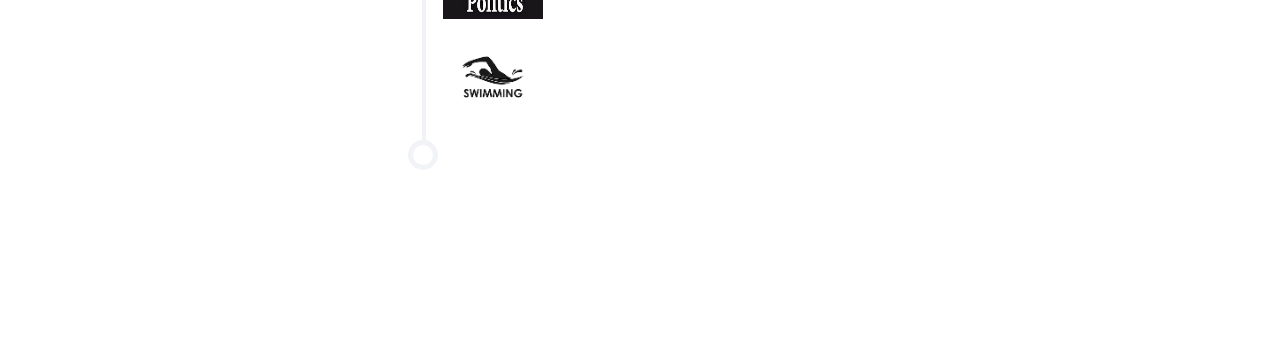
==== commit a0b3bf9c: "updated experience" ====
--- a/index.html
+++ b/index.html
@@ -11,7 +11,22 @@
   gtag('config', 'UA-132792015-1');
 </script>
 <script>
-    function toggleExperiencePSI() {
+    function toggleExperienceBluSmart() {
+        var experienceParagraph = document.querySelector('.experience-paragraph-blusmart');
+        var fullExperienceParagraph = document.querySelector('.experience-list-blusmart');
+        var readMoreButton = document.querySelector('.read-more-button-blusmart');
+
+        if (fullExperienceParagraph.style.display === "none") {
+			experienceParagraph.style.display = "none";
+            fullExperienceParagraph.style.display = "block";
+            readMoreButton.textContent = "▲";
+        } else {
+			experienceParagraph.style.display = "block";
+            fullExperienceParagraph.style.display = "none";
+            readMoreButton.textContent = "▼";
+        }
+    }
+	function toggleExperiencePSI() {
         var experienceParagraph = document.querySelector('.experience-paragraph-psi');
         var fullExperienceParagraph = document.querySelector('.experience-list-psi');
         var readMoreButton = document.querySelector('.read-more-button-psi');
@@ -155,11 +170,11 @@
 					FarEye
 				</span>
 					<a href="https://github.com/rajveer98singh">
-						<font size="2"> [GitHub] </font> 
+						<font size="2"> GitHub </font> 
 					</a>
 					<br/>
 					<a href="https://www.linkedin.com/in/rajveer-singh-iitd/">
-						<font size="2"> [LinkedIn] </font>
+						<font size="2"> LinkedIn </font>
 					</a>
 					<!-- <br/> 
 					<a href="https://www.instagram.com/rajveer.1nsta/">
@@ -167,7 +182,7 @@
 					</a> -->
 					<br />
 					<a href="https://leetcode.com/razz007/">
-						<font size="2"> [LeetCode] </font>
+						<font size="2"> LeetCode </font>
 					</a>
 					<br />
 					<br/>        
@@ -184,13 +199,13 @@
 				</div>
 			</nav>
 			<div style="text-align: center;">
-				<a href="blogtry1.html">Blogs</a>
+				<a href="blogs.html">Blogs</a>
 			</div>
 			<div style="text-align: center;">
-				<a href="downloads/Rajveer_IIT_DELHI.pdf?raw=true" target="_blank">View CV</a>
+				<a href="downloads/Rajveer_IIT_DELHI.pdf" target="_blank">View CV</a>
 			</div>
 			<div style="text-align: center;">
-				<a href="https://drive.google.com/file/d/1JQnlvGtHApeOkF0WfeiROGrkp97_Z6Kh/view?usp=sharing" target="_blank">CV Drive Link</a>
+				<a href="https://drive.google.com/file/d/1HLfy9QYQd2nCmNFiXUt5LGjHutYbxKuT/view?usp=sharing" target="_blank">CV Drive Link</a>
 			</div>
             <br><br><br><br><br><br><br><br><br><br><br>
             <br><br><br><br><br><br><br><br><br><br><br>
@@ -229,7 +244,7 @@
 								</div>
 								<div class="row features-big text-center wow fadeIn" data-wow-delay="0.4s" style="visibility: visible; animation-name: fadeIn; animation-delay: 0.4s;">
 									<div class="col-md-4 mb-5">
-										<div style="background-color: #2a3584; padding: 10%; margin-left: 7%; color: white; margin-top: 50px;" class="card card-body hoverable">
+										<div style="background-color: #2a3584; padding: 10%; margin-left: 7%; color: white; margin-top: 50px; border-radius: 5px;" class="card card-body hoverable">
 											<i class="fa fa-laptop white-text fa-3x mb-4" aria-hidden="true"></i>
 											
 											<h5 class="font-weight-bold white-text text-uppercase mb-4"  style="color: white; font-weight: bold;">Architect</h5>
@@ -238,7 +253,7 @@
 										</div>
 									</div>
 									<div class="col-md-4 mb-5">
-										<div style="background-color: #004D40; padding: 10%; margin-left: 7%; color: white; margin-top: 50px;" class="card card-body hoverable">
+										<div style="background-color: #004D40; padding: 10%; margin-left: 7%; color: white; margin-top: 50px; border-radius: 5px;" class="card card-body hoverable">
 											<i class="fa fa-code white-text fa-3x mb-4" aria-hidden="true"></i>
 											<h5 class="font-weight-bold white-text text-uppercase mb-4" style="color: white; font-weight: bold;">Developer</h5>
 											<p class="white-text">I am involved in every facet of software development
@@ -246,7 +261,7 @@
 										</div>
 									</div>
 									<div class="col-md-4 mb-5">
-										<div style="background-color: #263238;  padding: 10%; margin-left: 7%; color: white; margin-top: 50px;" class="card card-body hoverable">
+										<div style="background-color: #263238;  padding: 10%; margin-left: 7%; color: white; margin-top: 50px; border-radius: 5px;" class="card card-body hoverable">
 											<i class="fa fa-pencil white-text fa-3x mb-4" aria-hidden="true"></i>
 											<h5 class="font-weight-bold white-text text-uppercase mb-4"  style="color: white; font-weight: bold;">Designer</h5>
 											<p class="white-text">I love designing the products in such a way that can enhance the user's experience &amp; save their time.</p>
@@ -518,7 +533,7 @@
 
 					               <div class="timeline-label">
                                    <img src="iit-logo.png"  alt="" style="width:55px;height:55px; float:left; margin-top:-5px">
-					                  <h2><font size="3"><a href="https://home.iitd.ac.in/"> Institute of Technology, B.Tech Engineering Physics</a></font><br>
+					                  <h2><font size="3"><a href="https://home.iitd.ac.in/"> Institute of Technology,       B.Tech Engineering Physics</a></font><br>
                                        <span><font size="2">July. 2018 - June 2022</font></span></h2>
 					               </div>
 					            </div>
@@ -531,7 +546,7 @@
 
 					               <div class="timeline-label">
                                    <img src="arcadia-logo.jpeg"  alt="" style="width:55px;height:55px; float:left; margin-top:-5px">
-					                  <h2><font size="3"><a href="https://www.arcadiaacademy.ac.in/"> Academy Kota Rajasthan, Sr. Secondary School</a> </font><br>
+					                  <h2><font size="3"><a href="https://www.arcadiaacademy.ac.in/"> Academy Kota Rajasthan,      Sr. Secondary School</a> </font><br>
                                        <span><font size="2">July 2015 - March 2017</font></span></h2>
 					               </div>
 					            </div>
@@ -542,7 +557,7 @@
 
 					               <div class="timeline-label">
 					               <img src="jnv-logo.png"  alt="" style="width:55px;height:55px; float:left; margin-top:-5px">
-					               	<h2><font size="3"><a href="https://navodaya.gov.in/">Jawahar Navodaya Vidyalaya Lalitpur U.P. , High School</a></font> <br>
+					               	<h2><font size="3"><a href="https://navodaya.gov.in/">Jawahar Navodaya Vidyalaya Lalitpur U.P. ,       High School</a></font> <br>
                                      <span><font size="2">July 2010 - March 2015</font></span></h2>
 					               </div>
 					            </div>
@@ -570,9 +585,33 @@
 							<article class="timeline-entry animate-box" data-animate-effect="fadeInLeft">
 								<div class="timeline-entry-inner">
 									<div class="timeline-label">
+										<img src="blusmart.jpeg" alt="" style="width:55px;height:55px; margin-right:10px; float:left; margin-top:-5px">
+										<h2><font size="3"><a href="https://www.linkedin.com/company/pan-science-innovation/"> BluSmart , Sr. Software Development Engineer(SDE II) </a></font><br>
+											<span><font size="2">(Gurgaon, India) Sept. 2024 - Present</font></span>
+										</h2>
+										
+										<p class="experience-paragraph-blusmart">Developed Intercity Cab Booking and Suggested Places features using geohash and ride hi. . .<button class="read-more-button-blusmart" onclick="toggleExperienceBluSmart()" >▼</button></p>
+										<p class="full-experience-paragraph-blusmart" style="display: none;">
+											<ul class="experience-list-blusmart" style="display: none;">
+												<li>Developed Intercity Cab Booking and Suggested Places features using geohash and ride history data, driving a 20% increase in user engagement across 5M+ users in India and the UAE.</li>
+												<li>Engineered scalable database solutions with MySQL and MongoDB, supporting millions of daily transactions while ensuring 99.9% uptime and fault tolerance in high-traffic, distributed systems.</li>
+												<li>Optimized backend architecture with Spring Boot and Redis, reducing API response times by 30% and enhancing real-time processing for high-demand features like ride-booking and insurance.</li>
+												<li>Designed and implemented multi-region infrastructure for seamless cross-country deployment across India and the UAE, ensuring data consistency, high availability, and failover strategies.</li>
+
+												<button class="read-more-button-blusmart" onclick="toggleExperienceBluSmart()" >▲</button>
+											</ul>
+										</p>
+										
+										
+									</div>
+								</div>
+							</article>
+							<article class="timeline-entry animate-box" data-animate-effect="fadeInLeft">
+								<div class="timeline-entry-inner">
+									<div class="timeline-label">
 										<img src="parchaa.jpg" alt="" style="width:55px;height:55px; margin-right:10px; float:left; margin-top:-5px">
-										<h2><font size="3"><a href="https://www.linkedin.com/company/pan-science-innovation/">Panscience AI Healthcare Pvt Ltd , Sr. Software Development Engineer </a></font><br>
-											<span><font size="2">(New Delhi, India) Jan. 2023 - Present</font></span>
+										<h2><font size="3"><a href="https://www.linkedin.com/company/pan-science-innovation/">Panscience AI Healthcare Pvt Ltd , Founding Engineer </a></font><br>
+											<span><font size="2">(New Delhi, India) Jan. 2023 - May 2024</font></span>
 										</h2>
 										
 										
